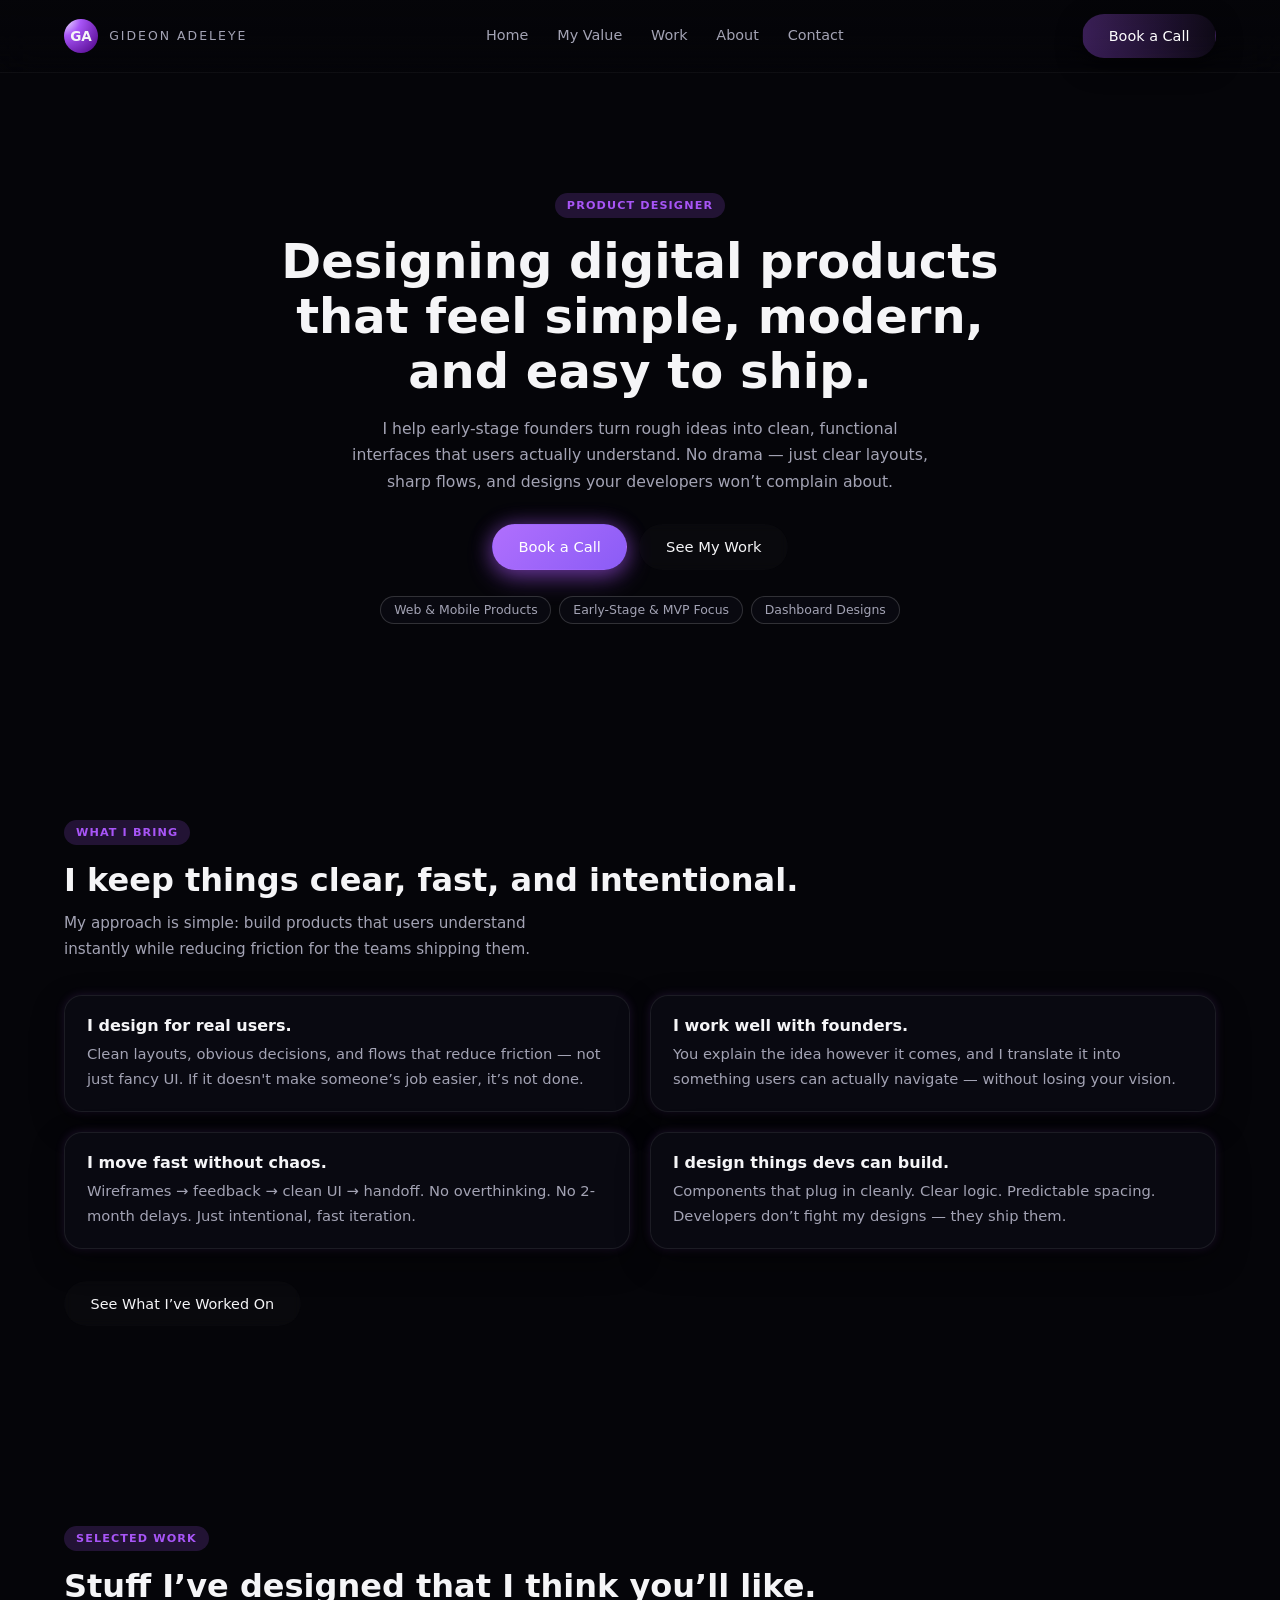
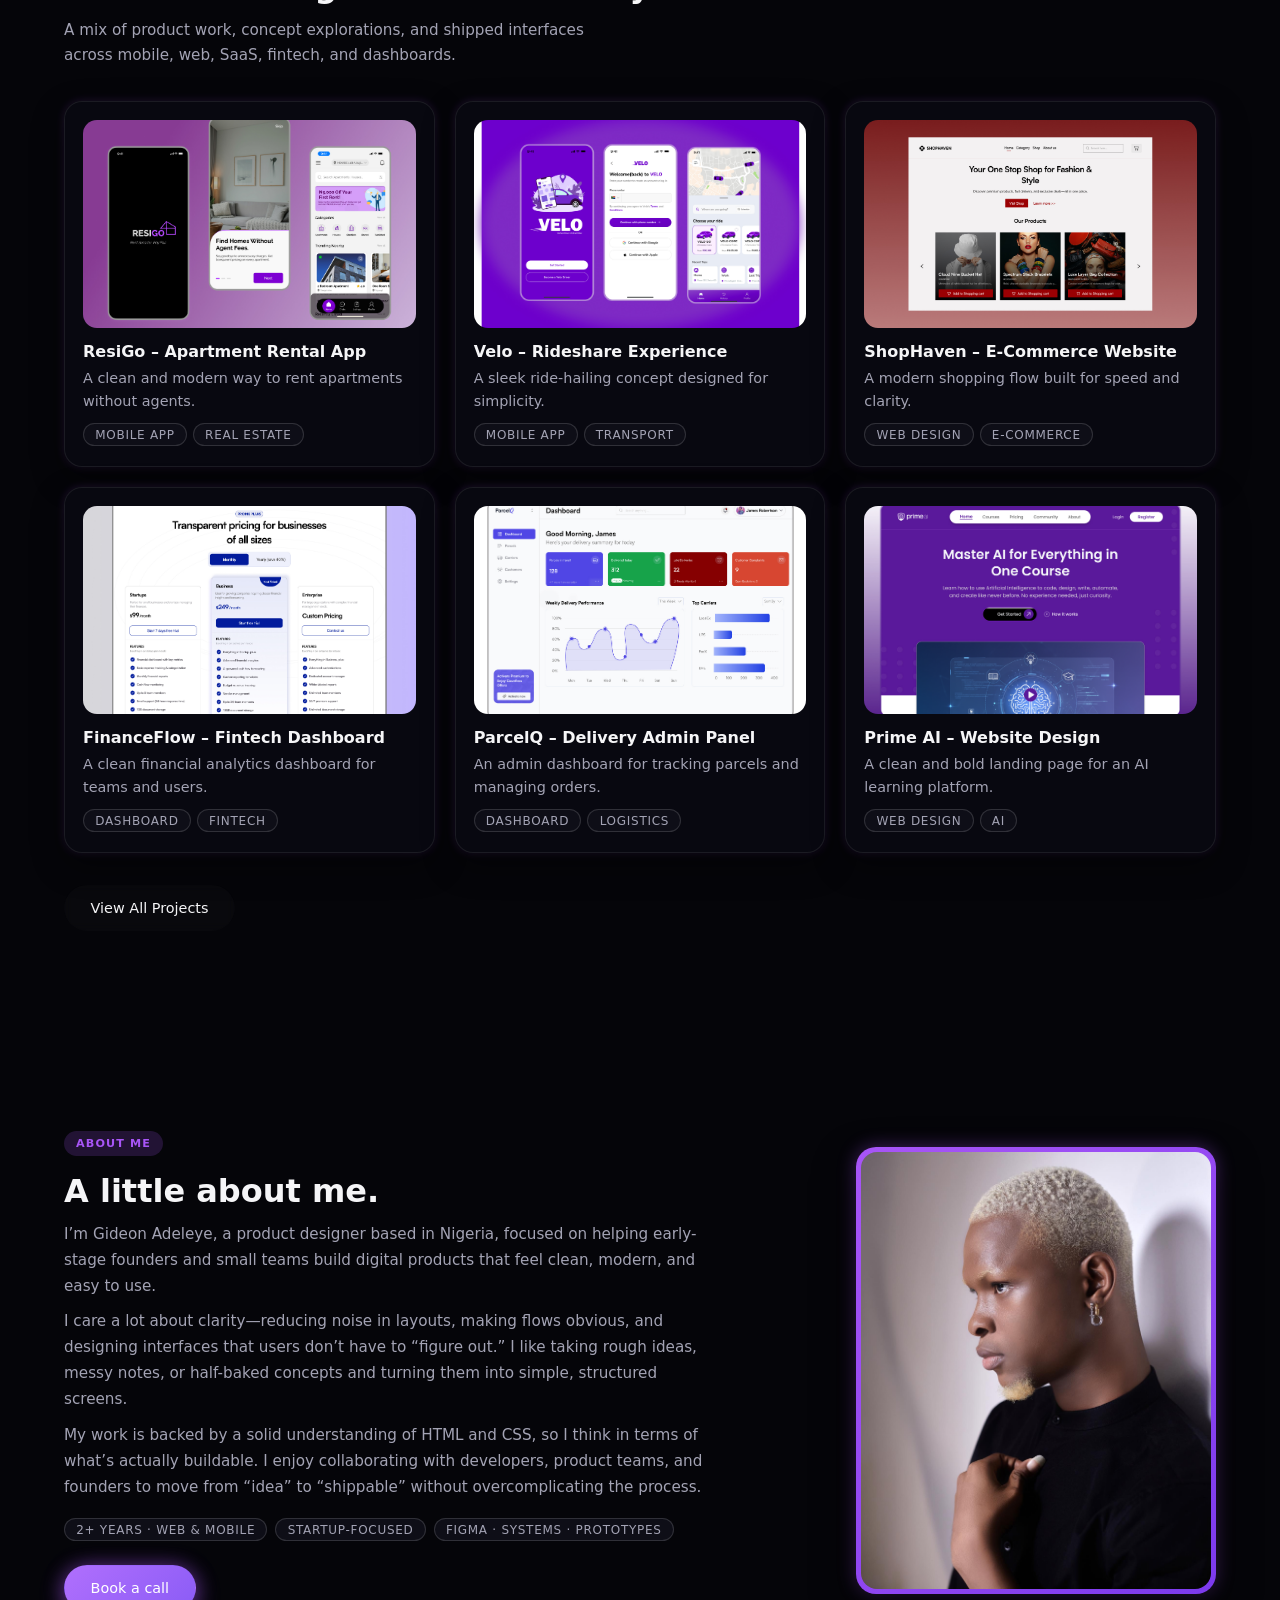
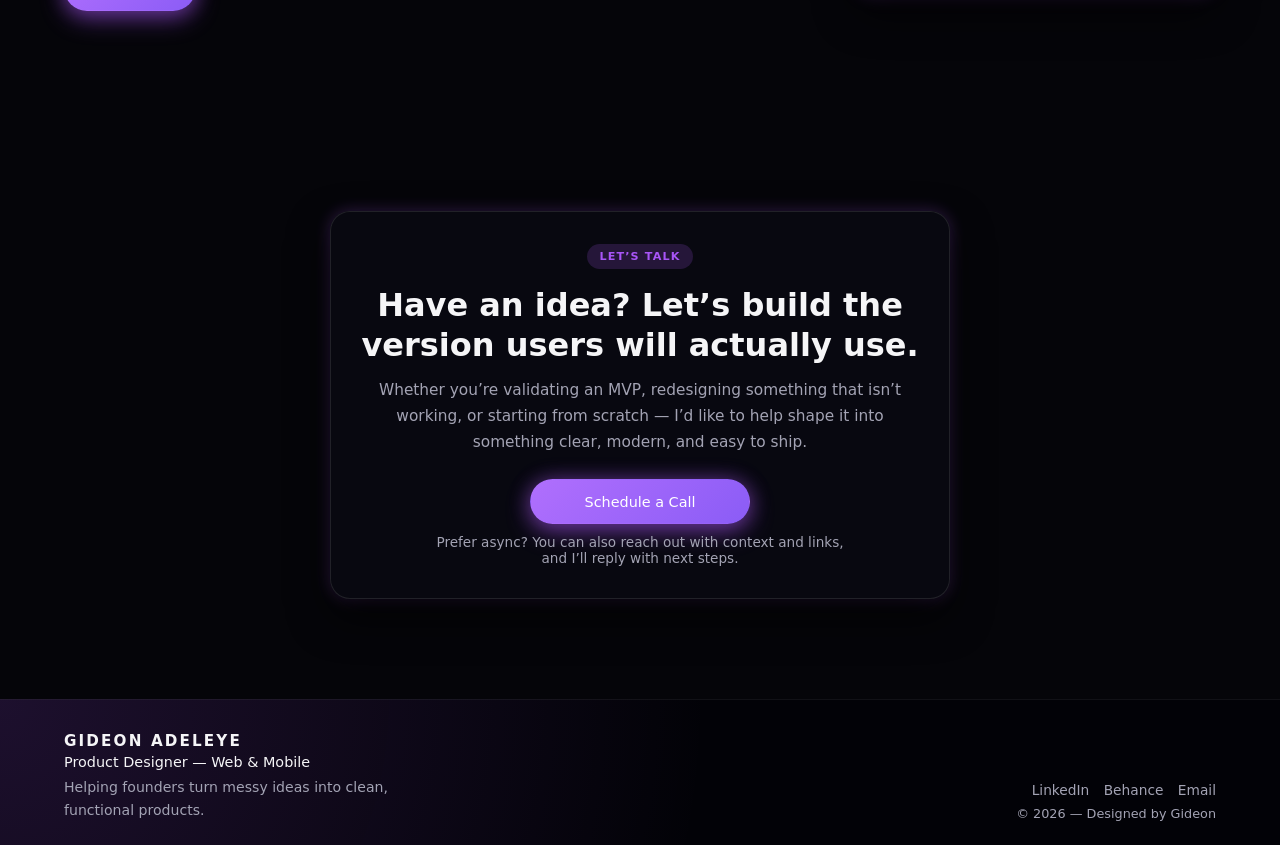
==== index.html @ ac005731 "First Portfolio Upload" ====
<!DOCTYPE html>
<html lang="en">
  <head>
    <meta charset="UTF-8" />
    <title>Gideon Adeleye — Product Designer</title>
    <meta name="viewport" content="width=device-width, initial-scale=1" />
    <link rel="stylesheet" href="css/styles.css" />
  </head>
  <body>
    <div class="cursor-orb"></div>
     <header class="site-header">
  <div class="container nav-container">
    <!-- LEFT: Logo + Name -->
    <a href="#hero" class="logo">
      <span class="logo-mark">GA</span>
      <span class="logo-text">Gideon Adeleye</span>
    </a>

    <!-- CENTER: Links -->
    <nav class="main-nav" id="mainNav">
      <a href="#hero">Home</a>
      <a href="#value">My Value</a>
      <a href="#work">Work</a>
      <a href="#about">About</a>
      <a href="#contact">Contact</a>
    </nav>

    <!-- RIGHT: CTA + Mobile Toggle -->
    <div class="nav-actions">
      <a href="#contact" class="btn nav-cta">Book a Call</a>

      <button class="nav-toggle" aria-label="Toggle navigation">
        <span></span>
        <span></span>
      </button>
    </div>
  </div>
</header>
<!--Hero Section-->
<section class="section hero-section" id="top">
  <div class="container">
    <div class="hero-inner">
      <span class="tag tag--accent tag--sm">Product Designer</span>

      <h1 class="hero-heading">
        Designing digital products that feel simple, modern, and easy to ship.
      </h1>

      <p class="hero-subtext">
        I help early-stage founders turn rough ideas into clean, functional interfaces
        that users actually understand. No drama — just clear layouts, sharp flows,
        and designs your developers won’t complain about.
      </p>

      <div class="hero-cta-row">
        <a href="#contact" class="btn primary-btn">Book a Call</a>
        <a href="#work" class="btn ghost-btn">See My Work</a>
      </div>

      <div class="hero-meta-row">
        <span class="hero-meta-pill">Web & Mobile Products</span>
        <span class="hero-meta-pill">Early-Stage & MVP Focus</span>
        <span class="hero-meta-pill">Dashboard Designs</span>
      </div>
    </div>
  </div>
</section>

<!-- MY VALUE SECTION -->
<section class="section value-section" id="value">
  <div class="container">

    <!-- Tag -->
    <span class="tag tag--accent tag--sm value-tag">What I Bring</span>

    <!-- Heading -->
    <h2 class="value-heading">I keep things clear, fast, and intentional.</h2>

    <!-- Subtext -->
    <p class="value-subtext">
      My approach is simple: build products that users understand instantly
      while reducing friction for the teams shipping them.
    </p>

    <!-- VALUE GRID -->
    <div class="value-grid">

      <!-- VALUE 1 -->
      <div class="value-card">
        <h3 class="value-title">I design for real users.</h3>
        <p class="value-desc">
          Clean layouts, obvious decisions, and flows that reduce friction —
          not just fancy UI. If it doesn't make someone’s job easier, it’s not done.
        </p>
      </div>

      <!-- VALUE 2 -->
      <div class="value-card">
        <h3 class="value-title">I work well with founders.</h3>
        <p class="value-desc">
          You explain the idea however it comes, and I translate it into
          something users can actually navigate — without losing your vision.
        </p>
      </div>

      <!-- VALUE 3 -->
      <div class="value-card">
        <h3 class="value-title">I move fast without chaos.</h3>
        <p class="value-desc">
          Wireframes → feedback → clean UI → handoff. No overthinking.
          No 2-month delays. Just intentional, fast iteration.
        </p>
      </div>

      <!-- VALUE 4 -->
      <div class="value-card">
        <h3 class="value-title">I design things devs can build.</h3>
        <p class="value-desc">
          Components that plug in cleanly. Clear logic. Predictable spacing.
          Developers don’t fight my designs — they ship them.
        </p>
      </div>

    </div>

    <!-- OPTIONAL CTA -->
    <div class="value-cta-wrapper">
      <a href="#work" class="btn ghost-btn value-cta">See What I’ve Worked On</a>
    </div>

  </div>
</section>
<!-- SELECTED WORK SECTION -->
<section class="section work-section" id="work">
  <div class="container">

    <!-- Tag -->
    <span class="tag tag--accent tag--sm work-tag">Selected Work</span>

    <!-- Heading -->
    <h2 class="work-heading">Stuff I’ve designed that I think you’ll like.</h2>

    <!-- Subtext -->
    <p class="work-subtext">
      A mix of product work, concept explorations, and shipped interfaces across
      mobile, web, SaaS, fintech, and dashboards.
    </p>

    <!-- WORK GRID -->
    <div class="work-grid">

      <!-- PROJECT 1 -->
      <a class="work-card" href="#" target="_blank">
        <div class="work-card-thumb thumb-resigo"></div>
        <h3 class="work-card-title">ResiGo – Apartment Rental App</h3>
        <p class="work-card-desc">A clean and modern way to rent apartments without agents.</p>
        <div class="work-card-tags">
          <span class="chip">Mobile App</span>
          <span class="chip">Real Estate</span>
        </div>
      </a>

      <!-- PROJECT 2 -->
      <a class="work-card" href="#" target="_blank">
        <div class="work-card-thumb thumb-velo"></div>
        <h3 class="work-card-title">Velo – Rideshare Experience</h3>
        <p class="work-card-desc">A sleek ride-hailing concept designed for simplicity.</p>
        <div class="work-card-tags">
          <span class="chip">Mobile App</span>
          <span class="chip">Transport</span>
        </div>
      </a>

      <!-- PROJECT 3 -->
      <a class="work-card" href="#" target="_blank">
        <div class="work-card-thumb thumb-shop"></div>
        <h3 class="work-card-title">ShopHaven – E-Commerce Website</h3>
        <p class="work-card-desc">A modern shopping flow built for speed and clarity.</p>
        <div class="work-card-tags">
          <span class="chip">Web Design</span>
          <span class="chip">E-Commerce</span>
        </div>
      </a>

      <!-- PROJECT 4 -->
      <a class="work-card" href="#" target="_blank">
        <div class="work-card-thumb thumb-finance"></div>
        <h3 class="work-card-title">FinanceFlow – Fintech Dashboard</h3>
        <p class="work-card-desc">A clean financial analytics dashboard for teams and users.</p>
        <div class="work-card-tags">
          <span class="chip">Dashboard</span>
          <span class="chip">Fintech</span>
        </div>
      </a>

      <!-- PROJECT 5 -->
      <a class="work-card" href="#" target="_blank">
        <div class="work-card-thumb thumb-parcel"></div>
        <h3 class="work-card-title">ParcelQ – Delivery Admin Panel</h3>
        <p class="work-card-desc">An admin dashboard for tracking parcels and managing orders.</p>
        <div class="work-card-tags">
          <span class="chip">Dashboard</span>
          <span class="chip">Logistics</span>
        </div>
      </a>

      <!-- PROJECT 6 -->
      <a class="work-card" href="#" target="_blank">
        <div class="work-card-thumb thumb-prime"></div>
        <h3 class="work-card-title">Prime AI – Website Design</h3>
        <p class="work-card-desc">A clean and bold landing page for an AI learning platform.</p>
        <div class="work-card-tags">
          <span class="chip">Web Design</span>
          <span class="chip">AI</span>
        </div>
      </a>

    </div>

    <!-- View More -->
    <div class="work-cta-wrapper">
      <a href="#" class="btn ghost-btn work-cta">View All Projects</a>
    </div>

  </div>
</section>
<!-- ABOUT ME SECTION -->
<section id="about" class="section about-section">
  <div class="container about-layout">
    <!-- LEFT: COPY -->
    <div class="about-left">
      <span class="tag">About Me</span>

      <h2 class="about-heading">A little about me.</h2>

      <p class="about-text">
        I’m Gideon Adeleye, a product designer based in Nigeria, focused on helping early-stage
        founders and small teams build digital products that feel clean, modern, and easy to use.
      </p>

      <p class="about-text">
        I care a lot about clarity—reducing noise in layouts, making flows obvious, and designing
        interfaces that users don’t have to “figure out.” I like taking rough ideas, messy notes,
        or half-baked concepts and turning them into simple, structured screens.
      </p>

      <p class="about-text">
        My work is backed by a solid understanding of HTML and CSS, so I think in terms of what’s
        actually buildable. I enjoy collaborating with developers, product teams, and founders to
        move from “idea” to “shippable” without overcomplicating the process.
      </p>

      <div class="about-meta-row">
        <span class="chip">2+ years · Web & mobile</span>
        <span class="chip">Startup-focused</span>
        <span class="chip">Figma · systems · prototypes</span>
      </div>

      <div class="about-cta-wrapper">
        <a href="#contact" class="btn primary-btn">Book a call</a>
      </div>
    </div>

    <!-- RIGHT: PHOTO -->
    <div class="about-right">
      <div class="about-photo-frame">
        <img
          src="images/Portfolio image 5.JPG"
          alt="Gideon working on a product design"
          class="about-photo"
        />
      </div>
    </div>
  </div>
</section>
<!-- BOOK A CALL / CONTACT SECTION -->
<section id="contact" class="section contact-section">
  <div class="container">
    <div class="contact-inner">
      <span class="tag tag--accent tag--sm contact-tag">Let’s talk</span>

      <h2 class="contact-heading">
        Have an idea? Let’s build the version users will actually use.
      </h2>

      <p class="contact-subtext">
        Whether you’re validating an MVP, redesigning something that isn’t working,
        or starting from scratch — I’d like to help shape it into something clear,
        modern, and easy to ship.
      </p>

      <div class="contact-cta-row">
        <!-- replace the email with your real one -->
        <a href="mailto:youremail@example.com" class="btn primary-btn contact-btn">
          Schedule a Call
        </a>

        <p class="contact-note">
          Prefer async? You can also reach out with context and links, and I’ll reply with
          next steps.
        </p>
      </div>
    </div>
  </div>
</section>
<!-- FOOTER -->
<footer class="site-footer">
  <div class="container footer-inner">
    <div class="footer-main">
      <p class="footer-name">Gideon Adeleye</p>
      <p class="footer-role">Product Designer — Web &amp; Mobile</p>
      <p class="footer-tagline">
        Helping founders turn messy ideas into clean, functional products.
      </p>
    </div>

    <div class="footer-meta">
      <div class="footer-links">
        <!-- Replace with your actual links -->
        <a href="https://www.linkedin.com/in/your-handle" target="_blank" rel="noreferrer">LinkedIn</a>
        <a href="https://www.behance.net/your-handle" target="_blank" rel="noreferrer">Behance</a>
        <a href="mailto:youremail@example.com">Email</a>
      </div>

      <p class="footer-copy">© 2026 — Designed by Gideon</p>
    </div>
  </div>
</footer>
    <script src="js/script.js"></script>
  </body>
</html>
---- css/styles.css ----
/* =====================================
   ROOT VARIABLES
===================================== */
:root {
  --bg: #050509;
  --text-main: #f5f5f7;
  --text-muted: #a3a3b4;

  --accent: #a855f7; /* purple */
  --accent-light: rgba(168, 85, 247, 0.18);

  --radius-pill: 999px;

  --max-width: 1200px;

  --font-body: "Inter", system-ui, sans-serif;
}

/* =====================================
   RESET
===================================== */
*,
*::before,
*::after {
  box-sizing: border-box;
}

html, body {
  margin: 0;
  padding: 0;
}

body {
  font-family: var(--font-body);
  background: var(--bg);
  color: var(--text-main);
}

/* CUSTOM CURSOR ORB ------------------------------------------ */

.cursor-orb {
  position: fixed;
  top: 0;
  left: 0;
  width: 42px;
  height: 42px;
  border-radius: 999px;
  pointer-events: none;
  z-index: 999;

  background:
    radial-gradient(circle at 30% 20%, rgba(255, 255, 255, 0.9), transparent 55%),
    radial-gradient(circle at 70% 80%, rgba(168, 85, 247, 0.9), rgba(15, 23, 42, 0.95));

  box-shadow:
    0 0 18px rgba(168, 85, 247, 0.7),
    0 0 40px rgba(79, 70, 229, 0.7);
  mix-blend-mode: screen;
  opacity: 0; /* start hidden until we get mouse movement */

  transform: translate(-50%, -50%);
  transition:
    opacity 0.25s ease-out,
    box-shadow 0.25s ease-out,
    background 0.4s ease-out;
}

/* Hide orb on small/touch screens */
@media (max-width: 768px) {
  .cursor-orb {
    display: none;
  }
}

/* =====================================
   GLOBAL UTILS
===================================== */

.container {
  width: 100%;
  max-width: var(--max-width);
  padding: 0 1.5rem;
  margin: 0 auto;
}

.section {
  padding: 100px 0;
}

.tag {
  display: inline-block;
  font-size: 0.7rem;
  padding: 6px 12px;
  border-radius: var(--radius-pill);
  background: var(--accent-light);
  color: var(--accent);
  text-transform: uppercase;
  letter-spacing: 0.1em;
  font-weight: 600;
}

/* Header / Nav --------------------------------------------------- */

.site-header {
  position: sticky;
  top: 0;
  z-index: 50;
  backdrop-filter: blur(18px);
  background: linear-gradient(
    to bottom,
    rgba(5, 5, 9, 0.96),
    rgba(5, 5, 9, 0.8),
    transparent
  );
  border-bottom: 1px solid rgba(255, 255, 255, 0.04);
}

.nav-container {
  display: flex;
  align-items: center;
  justify-content: space-between;
  gap: 1.5rem;
  height: 72px;
}

/* LEFT: Logo */

.logo {
  display: inline-flex;
  align-items: center;
  gap: 0.7rem;
  text-decoration: none;
  color: var(--text-main);
  flex: 0 0 auto;
}

.logo-mark {
  width: 34px;
  height: 34px;
  border-radius: 1.1rem;
  background: radial-gradient(circle at 0 0, #f5f3ff 0, #a855f7 35%, #4b0082 100%);
  display: flex;
  align-items: center;
  justify-content: center;
  font-weight: 700;
  font-size: 0.85rem;
  box-shadow: var(--shadow-subtle);
}

.logo-text {
  font-size: 0.78rem;
  line-height: 1.1;
  text-transform: uppercase;
  letter-spacing: 0.16em;
  color: var(--text-muted);
}

/* CENTER: Nav links */

.main-nav {
  flex: 1;
  display: flex;
  justify-content: center;
  gap: 1.8rem;
}

.main-nav a {
  font-size: 0.9rem;
  text-decoration: none;
  color: var(--text-muted);
  position: relative;
  padding-bottom: 2px;
  transition: color 0.15s ease;
}

.main-nav a::after {
  content: "";
  position: absolute;
  left: 0;
  bottom: 0;
  width: 0;
  height: 2px;
  border-radius: 999px;
  background: var(--accent);
  transition: width 0.18s ease;
}

.main-nav a:hover {
  color: var(--text-main);
}

.main-nav a:hover::after {
  width: 100%;
}

/* RIGHT: CTA + mobile toggle wrapper */

.nav-actions {
  display: flex;
  align-items: center;
  gap: 0.8rem;
  flex: 0 0 auto;
}

/* CTA button */

.nav-cta {
  padding: 0.6rem 1.5rem;
  border-radius: var(--radius-pill);
  border: 1px solid rgba(255, 255, 255, 0.16);
  background: linear-gradient(
    to right,
    rgba(168, 85, 247, 0.32),
    rgba(168, 85, 247, 0.06)
  );
  color: #fefefe;
  font-size: 0.88rem;
  font-weight: 500;
  line-height: 1;
  box-shadow: 0 8px 24px rgba(0, 0, 0, 0.55);
  text-decoration: none;
}

.nav-cta:hover {
  border-color: rgba(168, 85, 247, 0.8);
  background: linear-gradient(
    to right,
    rgba(168, 85, 247, 0.45),
    rgba(168, 85, 247, 0.18)
  );
  transform: translateY(-1px);
}

/* Mobile toggle (hamburger) */

.nav-toggle {
  display: none;
  background: none;
  border: none;
  cursor: pointer;
  padding: 0.3rem;
}

.nav-toggle span {
  display: block;
  width: 20px;
  height: 2px;
  background: var(--text-main);
  border-radius: 999px;
  margin: 3px 0;
}

/* MOBILE BEHAVIOUR ---------------------------------------------- */

@media (max-width: 768px) {
  .main-nav {
    display: none;
    position: absolute;
    top: 72px;
    left: 50%;
    transform: translateX(-50%);
    padding: 1rem 1.4rem;
    border-radius: 16px;
    background: rgba(5, 5, 12, 0.98);
    box-shadow: 0 16px 40px rgba(0, 0, 0, 0.7);
    flex-direction: column;
    gap: 0.9rem;
  }

  .main-nav.is-open {
    display: flex;
  }

  .nav-cta {
    padding: 0.55rem 1.1rem;
    font-size: 0.85rem;
  }

  .nav-toggle {
    display: inline-flex;
  }
}

/* =====================================
   HERO – CENTERED LAYOUT
===================================== */

.hero-section {
  padding: 120px 0 96px;
}

.hero-inner {
  max-width: 720px;
  margin: 0 auto;
  text-align: center;
  display: flex;
  flex-direction: column;
  align-items: center;
}

/* Tag spacing */
.hero-section .tag {
  margin-bottom: 16px;
}

/* Heading */
.hero-heading {
  font-size: clamp(2.3rem, 4vw, 3rem);
  line-height: 1.15;
  margin: 0 0 16px;
  max-width: 22ch;
}

/* Subtext */
.hero-subtext {
  font-size: 0.98rem;
  line-height: 1.7;
  color: var(--text-muted);
  max-width: 36rem;
  margin: 0 0 28px;
}

/* CTAs */
.hero-cta-row {
  display: flex;
  flex-wrap: wrap;
  gap: 0.75rem;
  justify-content: center;
  margin-bottom: 18px;
}

/* Use existing .btn, .primary-btn, .ghost-btn styles.
   Just control sizing here if needed. */
.hero-cta-row .btn {
  font-size: 0.92rem;
}

/* Meta pills */
.hero-meta-row {
  display: flex;
  flex-wrap: wrap;
  justify-content: center;
  gap: 0.5rem;
  margin-top: 8px;
}

.hero-meta-pill {
  font-size: 0.78rem;
  padding: 0.35rem 0.8rem;
  border-radius: 999px;
  border: 1px solid rgba(255, 255, 255, 0.16);
  color: var(--text-muted);
  background: rgba(10, 10, 18, 0.9);
}

/* Responsive tweaks */
@media (max-width: 600px) {
  .hero-section {
    padding: 96px 0 72px;
  }

  .hero-heading {
    font-size: clamp(2rem, 7vw, 2.4rem);
  }

  .hero-subtext {
    font-size: 0.94rem;
  }
}
/* Stronger primary CTA */
.primary-btn {
  background: linear-gradient(135deg, #b06ffd, #8b5cf6);
  color: #fff;
  padding: 0.9rem 1.8rem;
  border-radius: 999px;
  font-weight: 600;
  font-size: 0.95rem;
  box-shadow:
    0 8px 25px rgba(168, 85, 247, 0.45),
    0 0 20px rgba(168, 85, 247, 0.35);
  border: none;
  transition: 0.25s ease-out;
}

.primary-btn:hover {
  background: linear-gradient(135deg, #c084fc, #a855f7);
  transform: translateY(-2px);
  box-shadow:
    0 10px 30px rgba(168, 85, 247, 0.55),
    0 0 30px rgba(168, 85, 247, 0.45);
}

/* Stronger ghost CTA */
.ghost-btn {
  padding: 0.9rem 1.8rem;
  border-radius: 999px;
  font-size: 0.95rem;
  font-weight: 500;
  border: 1px solid rgba(255, 255, 255, 0.22);
  color: var(--text-main);
  background: rgba(255, 255, 255, 0.02);
  backdrop-filter: blur(4px);
  transition: 0.25s ease-out;
}

.ghost-btn:hover {
  border-color: rgba(168, 85, 247, 0.5);
  background: rgba(168, 85, 247, 0.12);
  box-shadow:
    0 0 18px rgba(168, 85, 247, 0.35),
    0 4px 14px rgba(0, 0, 0, 0.6);
  transform: translateY(-2px);
}

/* Button base style */
.btn {
  display: inline-flex;
  align-items: center;
  justify-content: center;
  padding: 0.85rem 1.6rem;
  border-radius: var(--radius-pill);
  font-size: 0.9rem;
  font-weight: 500;
  border: 1px solid transparent;
  cursor: pointer;
  text-decoration: none; /* remove underline for all buttons */
}

a.nav-cta,
.work-card,
.footer-links a,
.contact-btn {
  text-decoration: none;
}

/* MY VALUE SECTION ------------------------------------------ */

.value-section {
  /* uses global .section padding */
}

.value-tag {
  display: inline-block;
  margin-bottom: 16px; /* tag → heading */
}

.value-heading {
  font-size: 2rem;
  line-height: 1.2;
  margin: 0 0 12px; /* heading → subtext */
}

.value-subtext {
  max-width: 520px;
  font-size: 0.95rem;
  line-height: 1.7;
  color: var(--text-muted);
  margin: 0 0 32px; /* subtext → grid */
}

/* GRID */

.value-grid {
  display: grid;
  grid-template-columns: repeat(2, minmax(0, 1fr));
  gap: 20px;
}

/* CARD */

.value-card {
  padding: 20px 22px;
  border-radius: 18px;
  border: 1px solid rgba(255, 255, 255, 0.08);
  background: rgba(10, 10, 18, 0.96);
  box-shadow:
    0 12px 32px rgba(0, 0, 0, 0.45),
    0 0 10px rgba(168, 85, 247, 0.16);
  transition:
    transform 0.25s ease,
    border-color 0.25s ease,
    box-shadow 0.25s ease,
    background 0.25s ease;
}

.value-card:hover {
  transform: translateY(-4px);
  border-color: rgba(168, 85, 247, 0.6);
  background: radial-gradient(circle at 0 0, rgba(168, 85, 247, 0.25), transparent 55%),
              rgba(12, 12, 20, 0.98);
  box-shadow:
    0 18px 40px rgba(0, 0, 0, 0.7),
    0 0 16px rgba(168, 85, 247, 0.35);
}

.value-title {
  font-size: 1rem;
  margin: 0 0 6px; /* title → body */
}

.value-desc {
  font-size: 0.92rem;
  line-height: 1.7;
  color: var(--text-muted);
  margin: 0;
}

/* CTA WRAPPER */

.value-cta-wrapper {
  margin-top: 32px;
}

.value-cta {
  /* uses .btn + .ghost-btn styles */
}

/* RESPONSIVE */

@media (max-width: 900px) {
  .value-grid {
    grid-template-columns: minmax(0, 1fr);
  }
}

/* SELECTED WORK SECTION -------------------------------------- */

.work-section {
  /* uses global .section spacing */
}

.work-tag {
  display: inline-block;
  margin-bottom: 16px; /* tag → heading */
}

.work-heading {
  font-size: 2rem;
  line-height: 1.2;
  margin: 0 0 12px;    /* heading → subtext */
}

.work-subtext {
  max-width: 520px;
  font-size: 0.95rem;
  line-height: 1.7;
  color: var(--text-muted);
  margin: 0 0 32px;    /* subtext → grid */
}

/* GRID */

.work-grid {
  display: grid;
  grid-template-columns: repeat(3, minmax(0, 1fr));
  gap: 20px;
}

/* CARD */

.work-card {
  position: relative;
  display: flex;
  flex-direction: column;
  padding: 18px 18px 20px;
  border-radius: 18px;

  background: rgba(10, 10, 18, 0.85);
  border: 1px solid rgba(255, 255, 255, 0.08);
  box-shadow:
    0 12px 32px rgba(0, 0, 0, 0.45),
    0 0 10px rgba(168, 85, 247, 0.16);
  backdrop-filter: blur(14px);

  text-decoration: none;
  color: inherit;

  transition:
    transform 0.25s ease,
    box-shadow 0.25s ease,
    border-color 0.25s ease,
    background 0.25s ease;
}

.work-card:hover {
  transform: translateY(-5px);
  border-color: rgba(168, 85, 247, 0.55);
  background: radial-gradient(circle at 0 0, rgba(168, 85, 247, 0.24), transparent 55%),
              rgba(10, 10, 20, 0.96);
  box-shadow:
    0 18px 42px rgba(0, 0, 0, 0.7),
    0 0 16px rgba(168, 85, 247, 0.35);
}

/* THUMBNAIL – soft zoom */

.work-card-thumb {
  width: 100%;
  aspect-ratio: 16 / 10;
  border-radius: 14px;
  margin-bottom: 14px;

  background-position: center;
  background-repeat: no-repeat;
  background-size: 104%;

  transition:
    background-size 0.35s ease,
    transform 0.35s ease,
    box-shadow 0.35s ease;
}

.work-card:hover .work-card-thumb {
  background-size: 112%;
  transform: translateY(-2px);
  box-shadow:
    0 14px 30px rgba(0, 0, 0, 0.6),
    0 0 12px rgba(168, 85, 247, 0.28);
}

/* PROJECT TITLE + BODY */

.work-card-title {
  font-size: 1rem;
  margin: 0 0 6px;
}

.work-card-desc {
  font-size: 0.9rem;
  line-height: 1.6;
  color: var(--text-muted);
  margin: 0 0 10px;
}

/* TAGS / CHIPS */

.work-card-tags {
  display: flex;
  flex-wrap: wrap;
  gap: 6px;
  margin-top: auto; /* pushes tags to bottom for consistent heights */
}

.chip {
  display: inline-flex;
  align-items: center;
  justify-content: center;
  padding: 0.22rem 0.7rem;
  border-radius: 999px;
  font-size: 0.75rem;
  letter-spacing: 0.06em;
  text-transform: uppercase;

  border: 1px solid rgba(255, 255, 255, 0.14);
  background: rgba(15, 15, 25, 0.95);
  color: var(--text-muted);
}

/* VIEW MORE CTA */

.work-cta-wrapper {
  margin-top: 32px;
}

.work-cta {
  /* uses .btn + .ghost-btn */
}

/* RESPONSIVE */

@media (max-width: 1024px) {
  .work-grid {
    grid-template-columns: repeat(2, minmax(0, 1fr));
  }
}

@media (max-width: 700px) {
  .work-grid {
    grid-template-columns: minmax(0, 1fr);
  }
}

/* THUMBNAIL SOURCES – update URLs to your actual images */
.thumb-resigo {
  background-image: url("../images/Resigo.jpg");
}

.thumb-velo {
  background-image: url("../images/Velo.jpg");
}

.thumb-shop {
  background-image: url("../images/Showcase.jpg");
}

.thumb-finance {
  background-image: url("../images/Finance\ Flow.jpg");
}

.thumb-parcel {
  background-image: url("../images/Parcel\ Q\ Dashboard.jpg");
}

.thumb-prime {
  background-image: url("../images/Prime.jpg");
}

/* ABOUT ME SECTION ------------------------------------------- */

.about-section {
  /* uses global .section padding */
}

.about-layout {
  display: grid;
  grid-template-columns: minmax(0, 1.4fr) minmax(0, 1fr);
  gap: 40px;
  align-items: center;
}

/* LEFT */

.about-left .tag {
  margin-bottom: 16px; /* tag → heading, matches other sections */
}

.about-heading {
  font-size: 2rem;
  line-height: 1.2;
  margin: 0 0 12px; /* heading → first paragraph */
}

.about-text {
  font-size: 0.95rem;
  line-height: 1.7;
  color: var(--text-muted);
  margin: 0 0 10px;
}

.about-text:last-of-type {
  margin-bottom: 18px; /* last paragraph → chips */
}

/* Meta chips row (reuses .chip from work section) */

.about-meta-row {
  display: flex;
  flex-wrap: wrap;
  gap: 8px;
  margin-bottom: 24px; /* chips → CTA */
}

.about-cta-wrapper .btn {
  font-size: 0.9rem;
}

/* RIGHT – photo card */

.about-right {
  display: flex;
  justify-content: flex-end;
}

.about-photo-frame {
  max-width: 360px;
  width: 100%;
  padding: 5px;
  border-radius: 20px;
  background: linear-gradient(135deg, #a855f7, #7c3aed);
  box-shadow:
    0 18px 40px rgba(0, 0, 0, 0.7),
    0 0 18px rgba(168, 85, 247, 0.4);
}

.about-photo {
  display: block;
  width: 100%;
  border-radius: 16px;
  object-fit: cover;
}

/* RESPONSIVE */

@media (max-width: 900px) {
  .about-layout {
    grid-template-columns: minmax(0, 1fr);
    gap: 28px;
  }

  .about-right {
    justify-content: flex-start;
  }

  .about-photo-frame {
    max-width: 100%;
  }
}

/* CONTACT / BOOK A CALL SECTION ----------------------------- */

.contact-section {
  /* uses global .section padding */
}

.contact-inner {
  max-width: 620px;
  margin: 0 auto;
  text-align: center;

  padding: 32px 28px;
  border-radius: 20px;

  background: rgba(10, 10, 18, 0.88);
  border: 1px solid rgba(255, 255, 255, 0.10);
  box-shadow:
    0 18px 40px rgba(0, 0, 0, 0.7),
    0 0 16px rgba(168, 85, 247, 0.28);
  backdrop-filter: blur(16px);
}

.contact-tag {
  display: inline-block;
  margin-bottom: 16px; /* tag → heading (consistent with others) */
}

.contact-heading {
  font-size: 2rem;
  line-height: 1.25;
  margin: 0 0 12px;    /* heading → subtext */
}

.contact-subtext {
  font-size: 0.96rem;
  line-height: 1.7;
  color: var(--text-muted);
  margin: 0 0 24px;    /* subtext → CTA row */
}

.contact-cta-row {
  display: flex;
  flex-direction: column;
  gap: 10px;
  align-items: center;
}

.contact-btn {
  min-width: 220px;
}

.contact-note {
  font-size: 0.85rem;
  color: var(--text-muted);
  max-width: 420px;
  margin: 0;
}

/* Responsive */

@media (max-width: 600px) {
  .contact-inner {
    padding: 24px 18px;
  }

  .contact-heading {
    font-size: 1.7rem;
  }
}

/* FOOTER ----------------------------------------------------- */

.site-footer {
  border-top: 1px solid rgba(255, 255, 255, 0.06);
  padding: 32px 0 24px;
  background: radial-gradient(circle at 0 0, rgba(168, 85, 247, 0.16), transparent 55%),
              rgba(3, 3, 8, 0.98);
}

.footer-inner {
  display: flex;
  justify-content: space-between;
  align-items: flex-end;
  gap: 24px;
  flex-wrap: wrap;
}

.footer-main {
  max-width: 360px;
}

.footer-name {
  font-size: 0.95rem;
  font-weight: 600;
  letter-spacing: 0.14em;
  text-transform: uppercase;
  margin: 0 0 4px;
}

.footer-role {
  font-size: 0.9rem;
  margin: 0 0 6px;
}

.footer-tagline {
  font-size: 0.88rem;
  color: var(--text-muted);
  line-height: 1.6;
  margin: 0;
}

.footer-meta {
  display: flex;
  flex-direction: column;
  align-items: flex-end;
  gap: 8px;
}

.footer-links {
  display: flex;
  gap: 0.9rem;
  flex-wrap: wrap;
  justify-content: flex-end;
}

.footer-links a {
  font-size: 0.86rem;
  color: var(--text-muted);
  text-decoration: none;
}

.footer-links a:hover {
  color: var(--accent);
}

.footer-copy {
  font-size: 0.8rem;
  color: var(--text-muted);
  margin: 0;
}

/* Responsive footer */

@media (max-width: 700px) {
  .footer-inner {
    flex-direction: column;
    align-items: flex-start;
  }

  .footer-meta {
    align-items: flex-start;
  }

  .footer-links {
    justify-content: flex-start;
  }
}


/* Medium screens: stack grids and about */
@media (max-width: 900px) {
  .value-grid {
    grid-template-columns: 1fr;
  }

  .work-grid {
    grid-template-columns: 1fr 1fr;
  }

  .about-layout {
    grid-template-columns: 1fr;
    gap: 32px;
  }

  .about-right {
    justify-content: flex-start;
  }
}

/* Small screens: single-column work, tighter padding, mobile nav */
@media (max-width: 640px) {
  .container {
    margin-left: 0;
    margin-right: 0;
    padding: 0 16px;
  }

  .hero-heading {
    font-size: 1.8rem;
  }

  .hero-cta-row {
    flex-direction: column;
    align-items: stretch;
  }

  .work-grid {
    grid-template-columns: 1fr;
  }

  /* Mobile nav */
  .main-nav {
    position: absolute;
    top: 72px;
    left: 0;
    right: 0;
    padding: 12px 16px 16px;
    background: rgba(5, 5, 9, 0.98);
    display: none;
    flex-direction: column;
    gap: 10px;
  }

  .main-nav.is-open {
    display: flex;
  }

  .nav-toggle {
    display: inline-flex;
  }
}
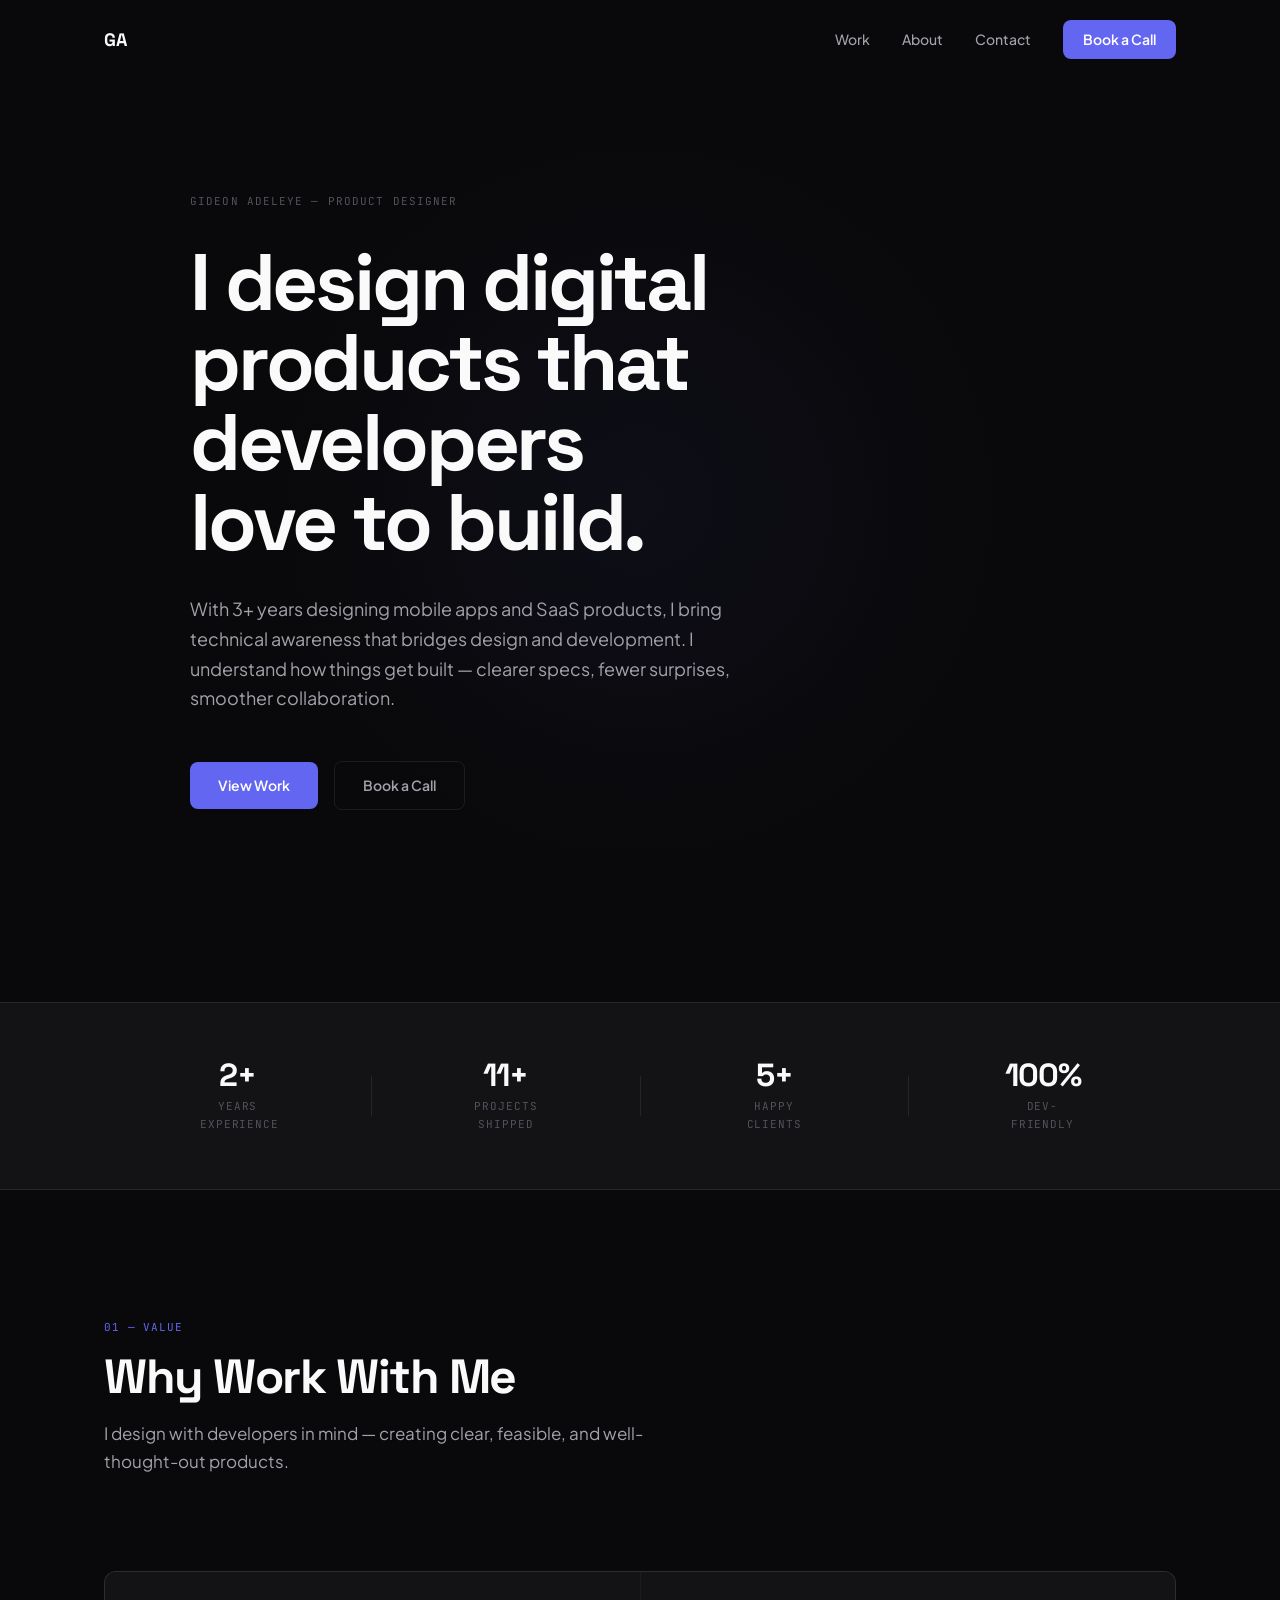
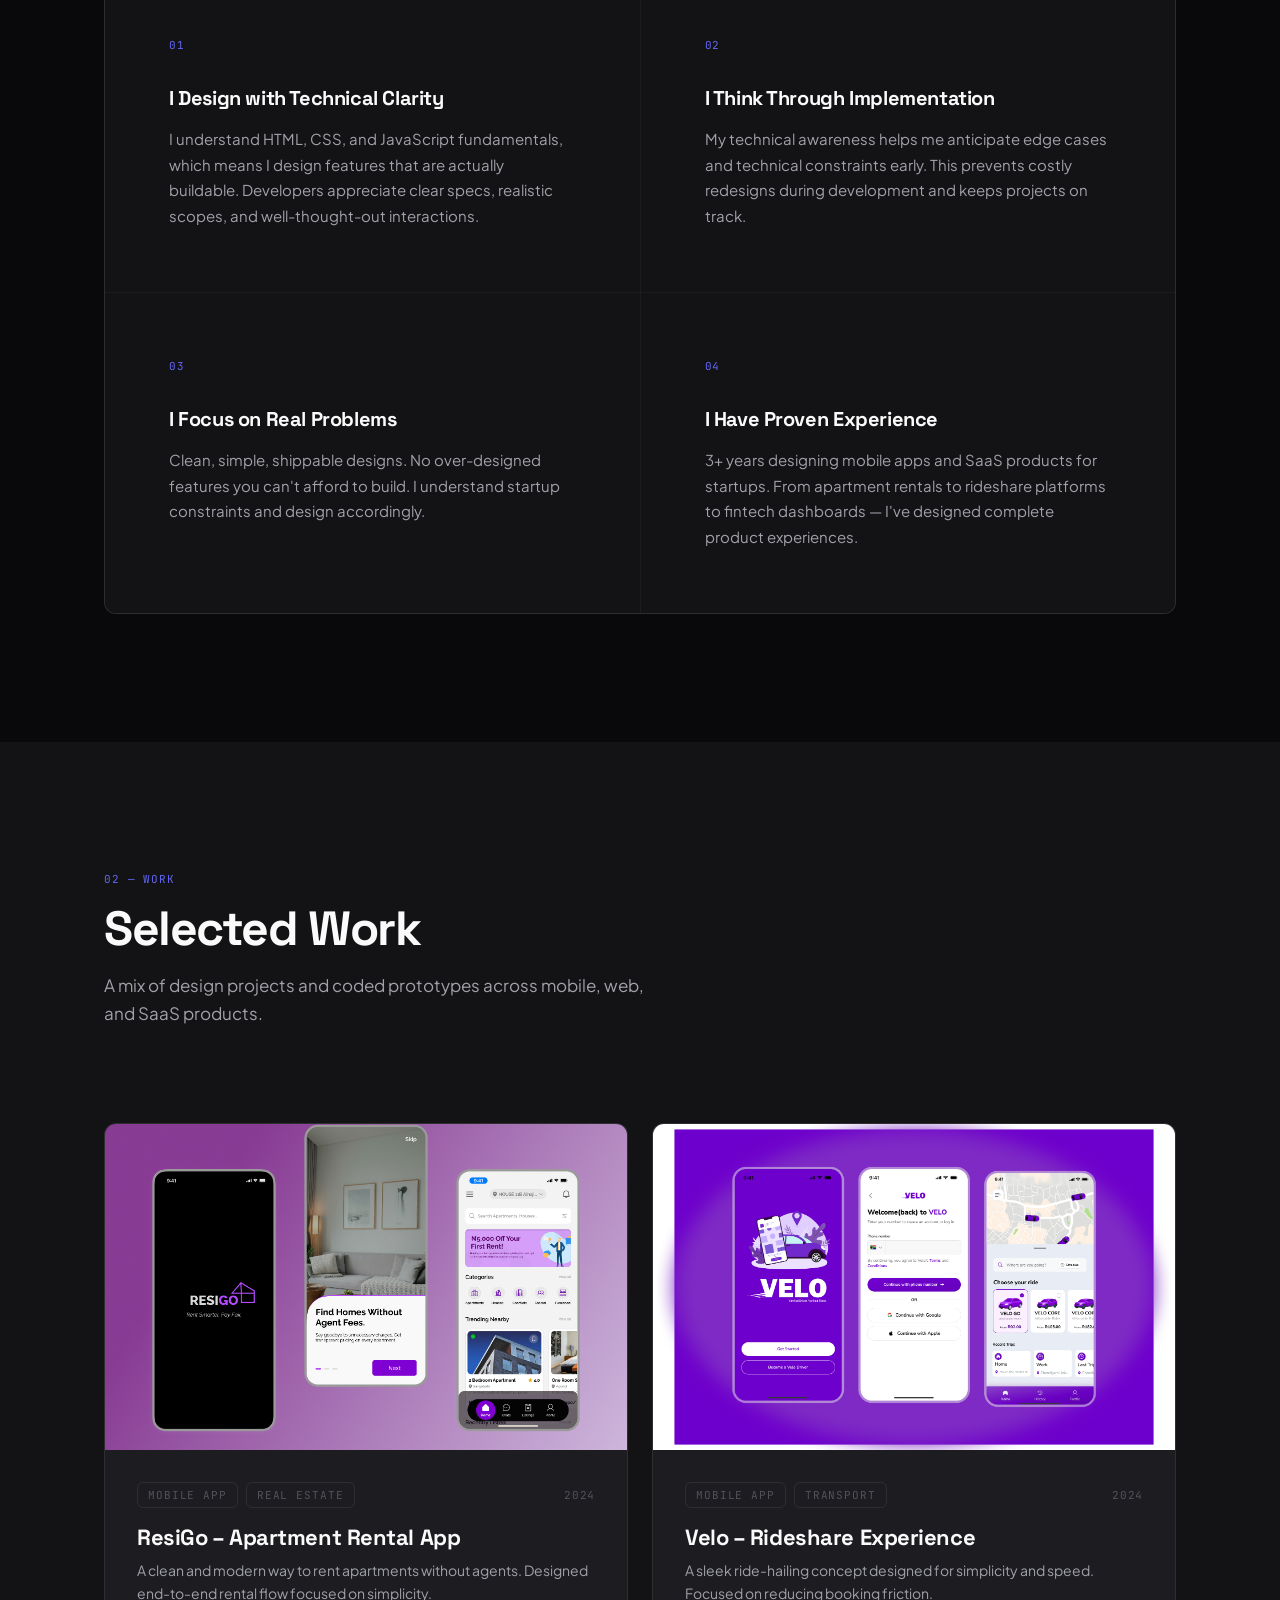
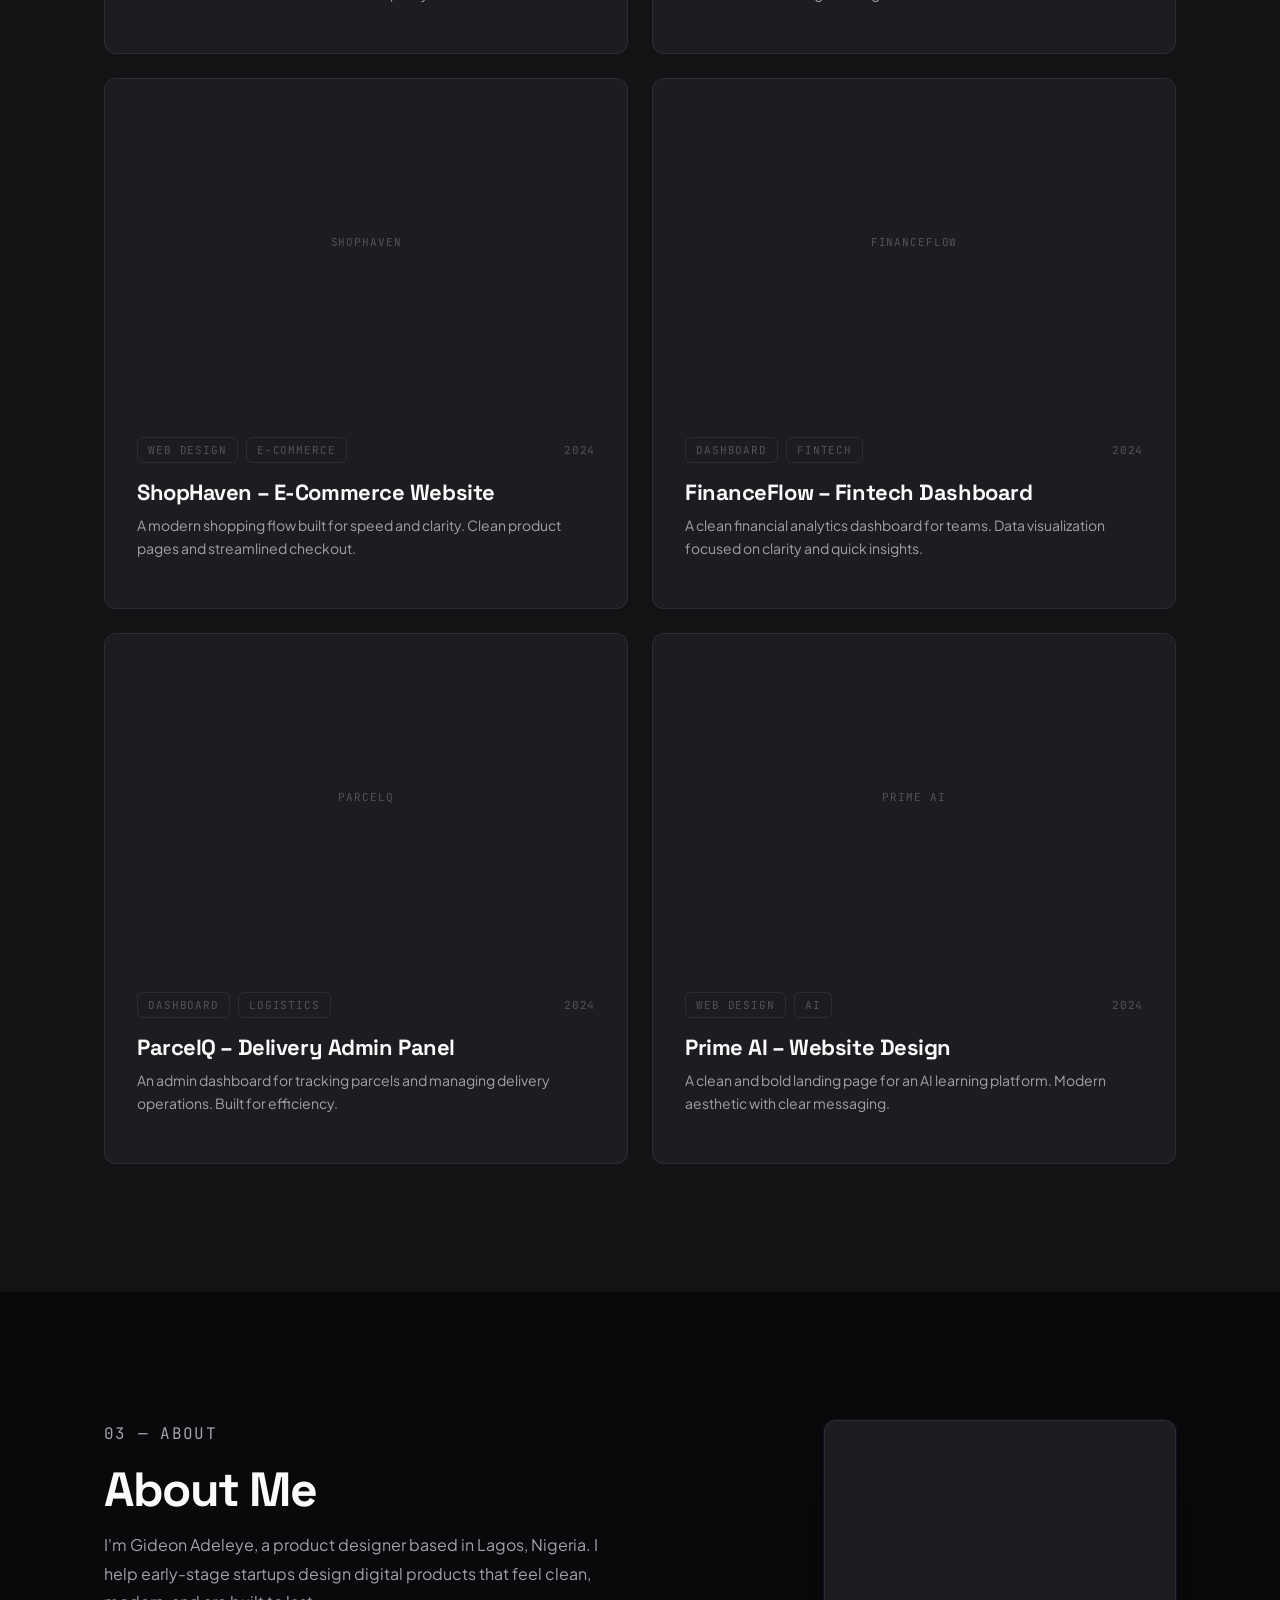
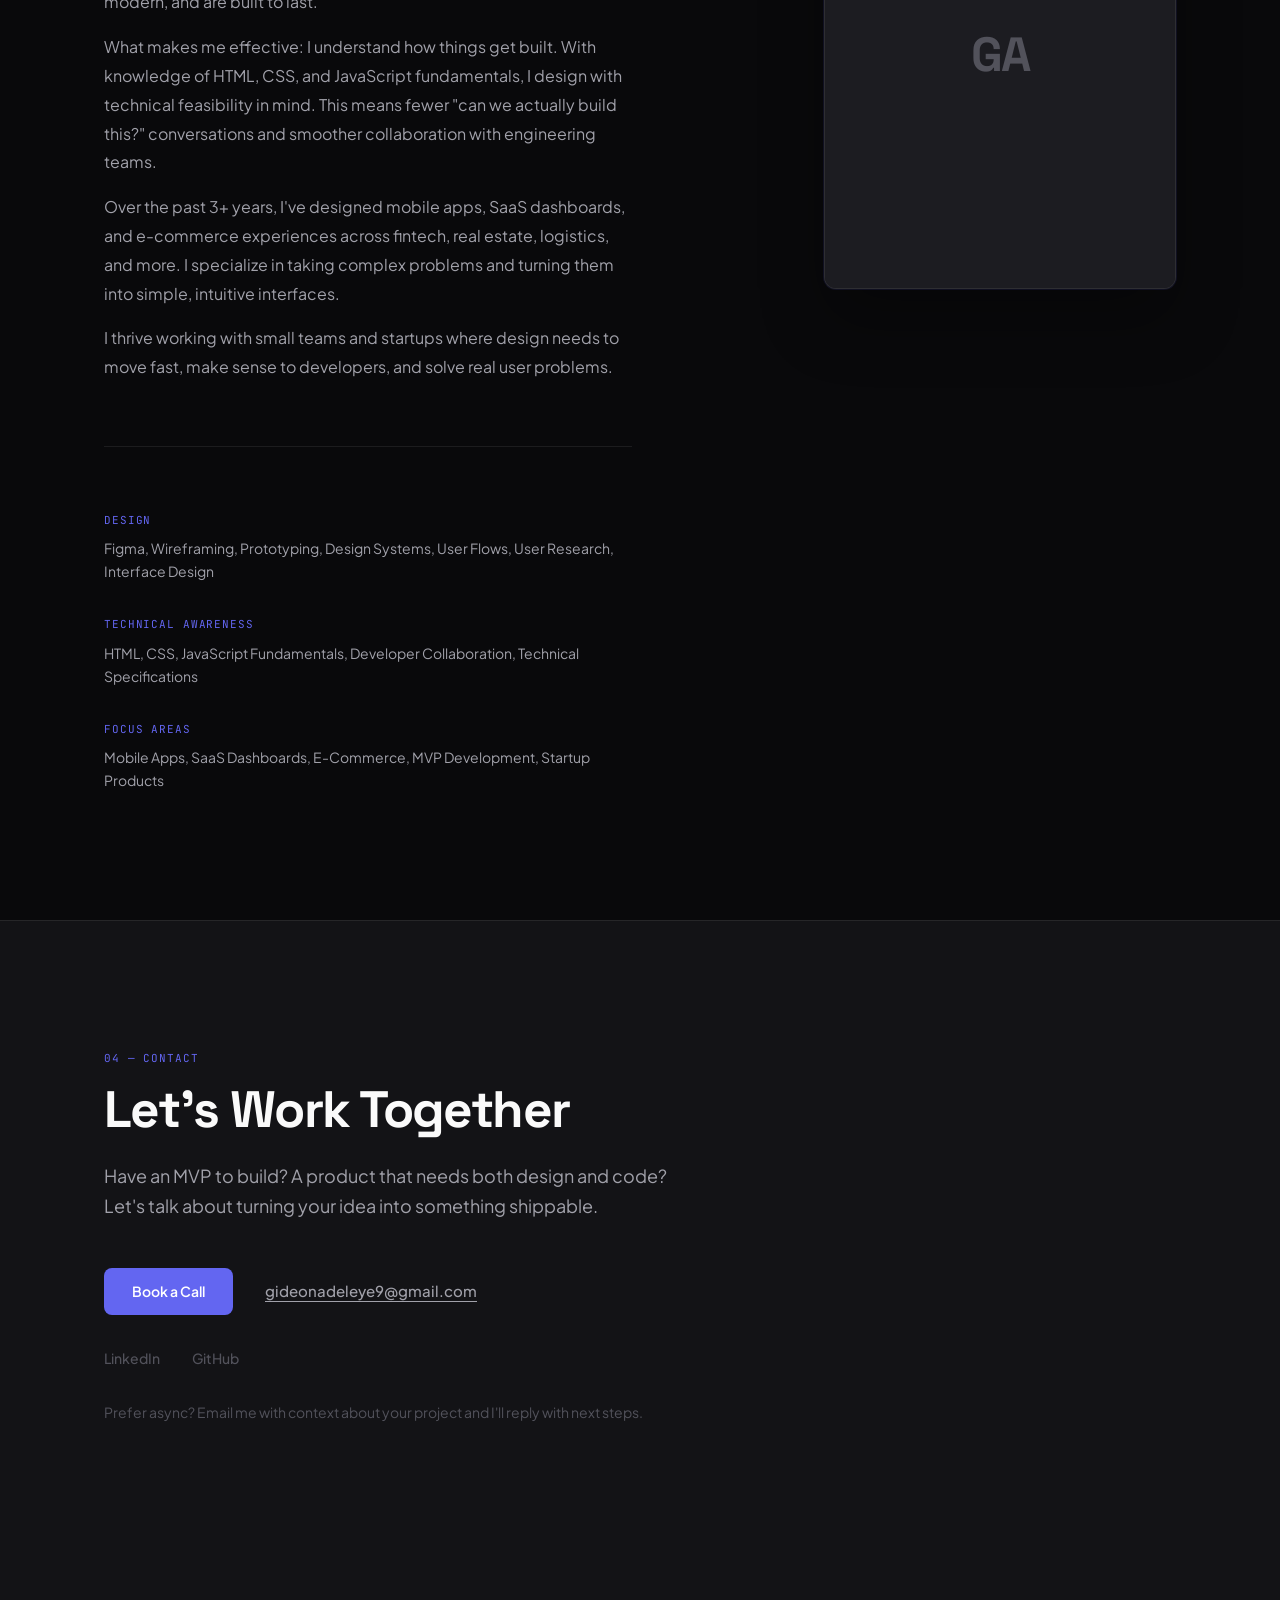
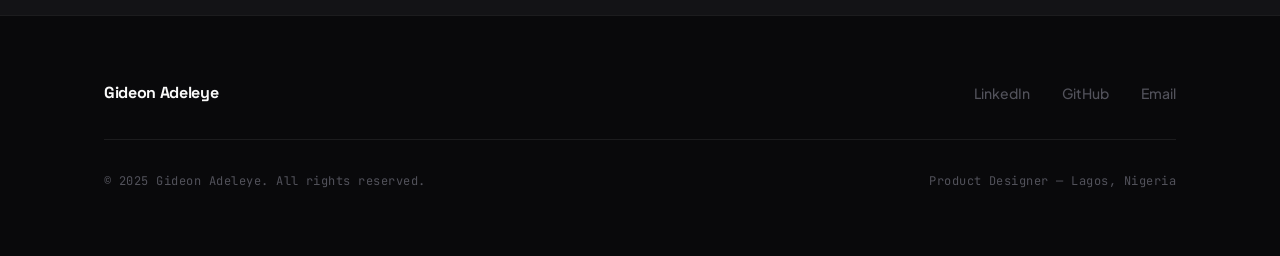
==== commit e41ed3e7: "Redesign portfolio with dark precision aesthetic Complete visual overhaul: dark mode (#09090B), Spac" ====
--- a/index.html
+++ b/index.html
@@ -1,331 +1,325 @@
 <!DOCTYPE html>
 <html lang="en">
-  <head>
-    <meta charset="UTF-8" />
-    <title>Gideon Adeleye — Product Designer</title>
-    <meta name="viewport" content="width=device-width, initial-scale=1" />
-    <link rel="stylesheet" href="css/styles.css" />
-  </head>
-  <body>
-    <div class="cursor-orb"></div>
-     <header class="site-header">
-  <div class="container nav-container">
-    <!-- LEFT: Logo + Name -->
-    <a href="#hero" class="logo">
-      <span class="logo-mark">GA</span>
-      <span class="logo-text">Gideon Adeleye</span>
-    </a>
-
-    <!-- CENTER: Links -->
-    <nav class="main-nav" id="mainNav">
-      <a href="#hero">Home</a>
-      <a href="#value">My Value</a>
-      <a href="#work">Work</a>
-      <a href="#about">About</a>
-      <a href="#contact">Contact</a>
+<head>
+    <meta charset="UTF-8">
+    <meta name="viewport" content="width=device-width, initial-scale=1.0">
+    <title>Gideon Adeleye — Product Designer Who Ships Code</title>
+    <meta name="description" content="Product designer with 3+ years experience who designs and builds digital products. I turn ideas into working prototypes using design + React/React Native.">
+    <link rel="preconnect" href="https://fonts.googleapis.com">
+    <link rel="preconnect" href="https://fonts.gstatic.com" crossorigin>
+    <link href="https://fonts.googleapis.com/css2?family=Space+Grotesk:wght@500;700&family=Plus+Jakarta+Sans:ital,wght@0,400;0,500;0,600;1,400&family=JetBrains+Mono:wght@400&display=swap" rel="stylesheet">
+    <link rel="stylesheet" href="./css/styles.css">
+</head>
+<body>
+
+    <!-- Scroll Progress -->
+    <div id="scroll-progress" aria-hidden="true"></div>
+
+    <!-- Navigation -->
+    <nav class="nav" role="navigation" aria-label="Main navigation">
+        <div class="container">
+            <a href="#hero" class="logo" aria-label="Gideon Adeleye — home">GA</a>
+            <div class="nav-links">
+                <a href="#work">Work</a>
+                <a href="#about">About</a>
+                <a href="#contact">Contact</a>
+                <a href="https://cal.com/gideon-adeleye/30min" target="_blank" rel="noopener" class="nav-cta">Book a Call</a>
+            </div>
+            <button class="nav-toggle" id="nav-toggle" aria-label="Toggle navigation menu" aria-expanded="false">
+                <span></span><span></span>
+            </button>
+        </div>
     </nav>
 
-    <!-- RIGHT: CTA + Mobile Toggle -->
-    <div class="nav-actions">
-      <a href="#contact" class="btn nav-cta">Book a Call</a>
-
-      <button class="nav-toggle" aria-label="Toggle navigation">
-        <span></span>
-        <span></span>
-      </button>
+    <!-- Mobile Menu -->
+    <div class="mobile-menu" id="mobile-menu" role="dialog" aria-modal="true" aria-label="Navigation menu">
+        <a href="#work"    class="mobile-link">Work</a>
+        <a href="#about"   class="mobile-link">About</a>
+        <a href="#contact" class="mobile-link">Contact</a>
+        <a href="https://cal.com/gideon-adeleye/30min" target="_blank" rel="noopener" class="mobile-link mobile-cta">Book a Call</a>
     </div>
-  </div>
-</header>
-<!--Hero Section-->
-<section class="section hero-section" id="top">
-  <div class="container">
-    <div class="hero-inner">
-      <span class="tag tag--accent tag--sm">Product Designer</span>
-
-      <h1 class="hero-heading">
-        Designing digital products that feel simple, modern, and easy to ship.
-      </h1>
-
-      <p class="hero-subtext">
-        I help early-stage founders turn rough ideas into clean, functional interfaces
-        that users actually understand. No drama — just clear layouts, sharp flows,
-        and designs your developers won’t complain about.
-      </p>
-
-      <div class="hero-cta-row">
-        <a href="#contact" class="btn primary-btn">Book a Call</a>
-        <a href="#work" class="btn ghost-btn">See My Work</a>
-      </div>
-
-      <div class="hero-meta-row">
-        <span class="hero-meta-pill">Web & Mobile Products</span>
-        <span class="hero-meta-pill">Early-Stage & MVP Focus</span>
-        <span class="hero-meta-pill">Dashboard Designs</span>
-      </div>
+
+    <!-- Hero -->
+    <section id="hero" class="hero">
+        <div class="container">
+            <p class="hero-eyebrow">Gideon Adeleye — Product Designer</p>
+            <h1 class="hero-title">I design digital<br>products that developers<br>love to build.</h1>
+            <p class="hero-description">
+                With 3+ years designing mobile apps and SaaS products, I bring technical awareness that bridges design and development. I understand how things get built — clearer specs, fewer surprises, smoother collaboration.
+            </p>
+            <div class="hero-cta">
+                <a href="#work" class="button-primary">View Work</a>
+                <a href="#contact" class="button-secondary">Book a Call</a>
+            </div>
+        </div>
+    </section>
+
+    <!-- Stats -->
+    <div class="stats-strip" aria-label="Quick stats">
+        <div class="container">
+            <div class="stats-grid">
+                <div class="stat-item reveal">
+                    <div class="stat-value"><span class="counter" data-target="3">0</span>+</div>
+                    <div class="stat-label">Years Experience</div>
+                </div>
+                <div class="stat-divider" aria-hidden="true"></div>
+                <div class="stat-item reveal" data-delay="80">
+                    <div class="stat-value"><span class="counter" data-target="12">0</span>+</div>
+                    <div class="stat-label">Projects Shipped</div>
+                </div>
+                <div class="stat-divider" aria-hidden="true"></div>
+                <div class="stat-item reveal" data-delay="160">
+                    <div class="stat-value"><span class="counter" data-target="6">0</span>+</div>
+                    <div class="stat-label">Happy Clients</div>
+                </div>
+                <div class="stat-divider" aria-hidden="true"></div>
+                <div class="stat-item reveal" data-delay="240">
+                    <div class="stat-value">100%</div>
+                    <div class="stat-label">Dev-Friendly</div>
+                </div>
+            </div>
+        </div>
     </div>
-  </div>
-</section>
-
-<!-- MY VALUE SECTION -->
-<section class="section value-section" id="value">
-  <div class="container">
-
-    <!-- Tag -->
-    <span class="tag tag--accent tag--sm value-tag">What I Bring</span>
-
-    <!-- Heading -->
-    <h2 class="value-heading">I keep things clear, fast, and intentional.</h2>
-
-    <!-- Subtext -->
-    <p class="value-subtext">
-      My approach is simple: build products that users understand instantly
-      while reducing friction for the teams shipping them.
-    </p>
-
-    <!-- VALUE GRID -->
-    <div class="value-grid">
-
-      <!-- VALUE 1 -->
-      <div class="value-card">
-        <h3 class="value-title">I design for real users.</h3>
-        <p class="value-desc">
-          Clean layouts, obvious decisions, and flows that reduce friction —
-          not just fancy UI. If it doesn't make someone’s job easier, it’s not done.
-        </p>
-      </div>
-
-      <!-- VALUE 2 -->
-      <div class="value-card">
-        <h3 class="value-title">I work well with founders.</h3>
-        <p class="value-desc">
-          You explain the idea however it comes, and I translate it into
-          something users can actually navigate — without losing your vision.
-        </p>
-      </div>
-
-      <!-- VALUE 3 -->
-      <div class="value-card">
-        <h3 class="value-title">I move fast without chaos.</h3>
-        <p class="value-desc">
-          Wireframes → feedback → clean UI → handoff. No overthinking.
-          No 2-month delays. Just intentional, fast iteration.
-        </p>
-      </div>
-
-      <!-- VALUE 4 -->
-      <div class="value-card">
-        <h3 class="value-title">I design things devs can build.</h3>
-        <p class="value-desc">
-          Components that plug in cleanly. Clear logic. Predictable spacing.
-          Developers don’t fight my designs — they ship them.
-        </p>
-      </div>
-
-    </div>
-
-    <!-- OPTIONAL CTA -->
-    <div class="value-cta-wrapper">
-      <a href="#work" class="btn ghost-btn value-cta">See What I’ve Worked On</a>
-    </div>
-
-  </div>
-</section>
-<!-- SELECTED WORK SECTION -->
-<section class="section work-section" id="work">
-  <div class="container">
-
-    <!-- Tag -->
-    <span class="tag tag--accent tag--sm work-tag">Selected Work</span>
-
-    <!-- Heading -->
-    <h2 class="work-heading">Stuff I’ve designed that I think you’ll like.</h2>
-
-    <!-- Subtext -->
-    <p class="work-subtext">
-      A mix of product work, concept explorations, and shipped interfaces across
-      mobile, web, SaaS, fintech, and dashboards.
-    </p>
-
-    <!-- WORK GRID -->
-    <div class="work-grid">
-
-      <!-- PROJECT 1 -->
-      <a class="work-card" href="#" target="_blank">
-        <div class="work-card-thumb thumb-resigo"></div>
-        <h3 class="work-card-title">ResiGo – Apartment Rental App</h3>
-        <p class="work-card-desc">A clean and modern way to rent apartments without agents.</p>
-        <div class="work-card-tags">
-          <span class="chip">Mobile App</span>
-          <span class="chip">Real Estate</span>
-        </div>
-      </a>
-
-      <!-- PROJECT 2 -->
-      <a class="work-card" href="#" target="_blank">
-        <div class="work-card-thumb thumb-velo"></div>
-        <h3 class="work-card-title">Velo – Rideshare Experience</h3>
-        <p class="work-card-desc">A sleek ride-hailing concept designed for simplicity.</p>
-        <div class="work-card-tags">
-          <span class="chip">Mobile App</span>
-          <span class="chip">Transport</span>
-        </div>
-      </a>
-
-      <!-- PROJECT 3 -->
-      <a class="work-card" href="#" target="_blank">
-        <div class="work-card-thumb thumb-shop"></div>
-        <h3 class="work-card-title">ShopHaven – E-Commerce Website</h3>
-        <p class="work-card-desc">A modern shopping flow built for speed and clarity.</p>
-        <div class="work-card-tags">
-          <span class="chip">Web Design</span>
-          <span class="chip">E-Commerce</span>
-        </div>
-      </a>
-
-      <!-- PROJECT 4 -->
-      <a class="work-card" href="#" target="_blank">
-        <div class="work-card-thumb thumb-finance"></div>
-        <h3 class="work-card-title">FinanceFlow – Fintech Dashboard</h3>
-        <p class="work-card-desc">A clean financial analytics dashboard for teams and users.</p>
-        <div class="work-card-tags">
-          <span class="chip">Dashboard</span>
-          <span class="chip">Fintech</span>
-        </div>
-      </a>
-
-      <!-- PROJECT 5 -->
-      <a class="work-card" href="#" target="_blank">
-        <div class="work-card-thumb thumb-parcel"></div>
-        <h3 class="work-card-title">ParcelQ – Delivery Admin Panel</h3>
-        <p class="work-card-desc">An admin dashboard for tracking parcels and managing orders.</p>
-        <div class="work-card-tags">
-          <span class="chip">Dashboard</span>
-          <span class="chip">Logistics</span>
-        </div>
-      </a>
-
-      <!-- PROJECT 6 -->
-      <a class="work-card" href="#" target="_blank">
-        <div class="work-card-thumb thumb-prime"></div>
-        <h3 class="work-card-title">Prime AI – Website Design</h3>
-        <p class="work-card-desc">A clean and bold landing page for an AI learning platform.</p>
-        <div class="work-card-tags">
-          <span class="chip">Web Design</span>
-          <span class="chip">AI</span>
-        </div>
-      </a>
-
-    </div>
-
-    <!-- View More -->
-    <div class="work-cta-wrapper">
-      <a href="#" class="btn ghost-btn work-cta">View All Projects</a>
-    </div>
-
-  </div>
-</section>
-<!-- ABOUT ME SECTION -->
-<section id="about" class="section about-section">
-  <div class="container about-layout">
-    <!-- LEFT: COPY -->
-    <div class="about-left">
-      <span class="tag">About Me</span>
-
-      <h2 class="about-heading">A little about me.</h2>
-
-      <p class="about-text">
-        I’m Gideon Adeleye, a product designer based in Nigeria, focused on helping early-stage
-        founders and small teams build digital products that feel clean, modern, and easy to use.
-      </p>
-
-      <p class="about-text">
-        I care a lot about clarity—reducing noise in layouts, making flows obvious, and designing
-        interfaces that users don’t have to “figure out.” I like taking rough ideas, messy notes,
-        or half-baked concepts and turning them into simple, structured screens.
-      </p>
-
-      <p class="about-text">
-        My work is backed by a solid understanding of HTML and CSS, so I think in terms of what’s
-        actually buildable. I enjoy collaborating with developers, product teams, and founders to
-        move from “idea” to “shippable” without overcomplicating the process.
-      </p>
-
-      <div class="about-meta-row">
-        <span class="chip">2+ years · Web & mobile</span>
-        <span class="chip">Startup-focused</span>
-        <span class="chip">Figma · systems · prototypes</span>
-      </div>
-
-      <div class="about-cta-wrapper">
-        <a href="#contact" class="btn primary-btn">Book a call</a>
-      </div>
-    </div>
-
-    <!-- RIGHT: PHOTO -->
-    <div class="about-right">
-      <div class="about-photo-frame">
-        <img
-          src="images/Portfolio image 5.JPG"
-          alt="Gideon working on a product design"
-          class="about-photo"
-        />
-      </div>
-    </div>
-  </div>
-</section>
-<!-- BOOK A CALL / CONTACT SECTION -->
-<section id="contact" class="section contact-section">
-  <div class="container">
-    <div class="contact-inner">
-      <span class="tag tag--accent tag--sm contact-tag">Let’s talk</span>
-
-      <h2 class="contact-heading">
-        Have an idea? Let’s build the version users will actually use.
-      </h2>
-
-      <p class="contact-subtext">
-        Whether you’re validating an MVP, redesigning something that isn’t working,
-        or starting from scratch — I’d like to help shape it into something clear,
-        modern, and easy to ship.
-      </p>
-
-      <div class="contact-cta-row">
-        <!-- replace the email with your real one -->
-        <a href="mailto:youremail@example.com" class="btn primary-btn contact-btn">
-          Schedule a Call
-        </a>
-
-        <p class="contact-note">
-          Prefer async? You can also reach out with context and links, and I’ll reply with
-          next steps.
-        </p>
-      </div>
-    </div>
-  </div>
-</section>
-<!-- FOOTER -->
-<footer class="site-footer">
-  <div class="container footer-inner">
-    <div class="footer-main">
-      <p class="footer-name">Gideon Adeleye</p>
-      <p class="footer-role">Product Designer — Web &amp; Mobile</p>
-      <p class="footer-tagline">
-        Helping founders turn messy ideas into clean, functional products.
-      </p>
-    </div>
-
-    <div class="footer-meta">
-      <div class="footer-links">
-        <!-- Replace with your actual links -->
-        <a href="https://www.linkedin.com/in/your-handle" target="_blank" rel="noreferrer">LinkedIn</a>
-        <a href="https://www.behance.net/your-handle" target="_blank" rel="noreferrer">Behance</a>
-        <a href="mailto:youremail@example.com">Email</a>
-      </div>
-
-      <p class="footer-copy">© 2026 — Designed by Gideon</p>
-    </div>
-  </div>
-</footer>
-    <script src="js/script.js"></script>
-  </body>
+
+    <!-- Value Proposition -->
+    <section class="value">
+        <div class="container">
+            <p class="section-eyebrow reveal">01 — Value</p>
+            <h2 class="section-title reveal" data-delay="80">Why Work With Me</h2>
+            <p class="section-subtitle reveal" data-delay="160">I design with developers in mind — creating clear, feasible, and well-thought-out products.</p>
+
+            <div class="value-grid">
+                <div class="value-card reveal" data-delay="0">
+                    <span class="value-number">01</span>
+                    <h3>I Design with Technical Clarity</h3>
+                    <p>I understand HTML, CSS, and JavaScript fundamentals, which means I design features that are actually buildable. Developers appreciate clear specs, realistic scopes, and well-thought-out interactions.</p>
+                </div>
+                <div class="value-card reveal" data-delay="80">
+                    <span class="value-number">02</span>
+                    <h3>I Think Through Implementation</h3>
+                    <p>My technical awareness helps me anticipate edge cases and technical constraints early. This prevents costly redesigns during development and keeps projects on track.</p>
+                </div>
+                <div class="value-card reveal" data-delay="160">
+                    <span class="value-number">03</span>
+                    <h3>I Focus on Real Problems</h3>
+                    <p>Clean, simple, shippable designs. No over-designed features you can't afford to build. I understand startup constraints and design accordingly.</p>
+                </div>
+                <div class="value-card reveal" data-delay="240">
+                    <span class="value-number">04</span>
+                    <h3>I Have Proven Experience</h3>
+                    <p>3+ years designing mobile apps and SaaS products for startups. From apartment rentals to rideshare platforms to fintech dashboards — I've designed complete product experiences.</p>
+                </div>
+            </div>
+        </div>
+    </section>
+
+    <!-- Work -->
+    <section id="work" class="work">
+        <div class="container">
+            <p class="section-eyebrow reveal">02 — Work</p>
+            <h2 class="section-title reveal" data-delay="80">Selected Work</h2>
+            <p class="section-subtitle reveal" data-delay="160">A mix of design projects and coded prototypes across mobile, web, and SaaS products.</p>
+
+            <div class="projects-grid">
+
+                <a href="projects/resigo.html" class="project-card reveal" data-delay="0">
+                    <div class="project-image">
+                        <img src="images/Resigo.jpg" alt="ResiGo App Preview" loading="lazy"
+                             onerror="this.style.display='none';this.nextElementSibling.style.display='flex'">
+                        <div class="project-img-fallback" style="display:none">ResiGo</div>
+                    </div>
+                    <div class="project-content">
+                        <div class="project-meta">
+                            <div class="project-tags">
+                                <span class="project-tag">Mobile App</span>
+                                <span class="project-tag">Real Estate</span>
+                            </div>
+                            <span class="project-year">2024</span>
+                        </div>
+                        <h3 class="project-title">ResiGo – Apartment Rental App</h3>
+                        <p class="project-description">A clean and modern way to rent apartments without agents. Designed end-to-end rental flow focused on simplicity.</p>
+                    </div>
+                </a>
+
+                <a href="projects/velo.html" class="project-card reveal" data-delay="80">
+                    <div class="project-image">
+                        <img src="images/Velo.jpg" alt="Velo App Preview" loading="lazy"
+                             onerror="this.style.display='none';this.nextElementSibling.style.display='flex'">
+                        <div class="project-img-fallback" style="display:none">Velo</div>
+                    </div>
+                    <div class="project-content">
+                        <div class="project-meta">
+                            <div class="project-tags">
+                                <span class="project-tag">Mobile App</span>
+                                <span class="project-tag">Transport</span>
+                            </div>
+                            <span class="project-year">2024</span>
+                        </div>
+                        <h3 class="project-title">Velo – Rideshare Experience</h3>
+                        <p class="project-description">A sleek ride-hailing concept designed for simplicity and speed. Focused on reducing booking friction.</p>
+                    </div>
+                </a>
+
+                <a href="projects/shophaven.html" class="project-card reveal" data-delay="0">
+                    <div class="project-image">
+                        <img src="images/shophaven-preview.jpg" alt="ShopHaven Preview" loading="lazy"
+                             onerror="this.style.display='none';this.nextElementSibling.style.display='flex'">
+                        <div class="project-img-fallback" style="display:none">ShopHaven</div>
+                    </div>
+                    <div class="project-content">
+                        <div class="project-meta">
+                            <div class="project-tags">
+                                <span class="project-tag">Web Design</span>
+                                <span class="project-tag">E-Commerce</span>
+                            </div>
+                            <span class="project-year">2024</span>
+                        </div>
+                        <h3 class="project-title">ShopHaven – E-Commerce Website</h3>
+                        <p class="project-description">A modern shopping flow built for speed and clarity. Clean product pages and streamlined checkout.</p>
+                    </div>
+                </a>
+
+                <a href="projects/financeflow.html" class="project-card reveal" data-delay="80">
+                    <div class="project-image">
+                        <img src="images/financeflow-preview.jpg" alt="FinanceFlow Dashboard" loading="lazy"
+                             onerror="this.style.display='none';this.nextElementSibling.style.display='flex'">
+                        <div class="project-img-fallback" style="display:none">FinanceFlow</div>
+                    </div>
+                    <div class="project-content">
+                        <div class="project-meta">
+                            <div class="project-tags">
+                                <span class="project-tag">Dashboard</span>
+                                <span class="project-tag">Fintech</span>
+                            </div>
+                            <span class="project-year">2024</span>
+                        </div>
+                        <h3 class="project-title">FinanceFlow – Fintech Dashboard</h3>
+                        <p class="project-description">A clean financial analytics dashboard for teams. Data visualization focused on clarity and quick insights.</p>
+                    </div>
+                </a>
+
+                <a href="projects/parcelq.html" class="project-card reveal" data-delay="0">
+                    <div class="project-image">
+                        <img src="images/parcelq-preview.jpg" alt="ParcelQ Admin Panel" loading="lazy"
+                             onerror="this.style.display='none';this.nextElementSibling.style.display='flex'">
+                        <div class="project-img-fallback" style="display:none">ParcelQ</div>
+                    </div>
+                    <div class="project-content">
+                        <div class="project-meta">
+                            <div class="project-tags">
+                                <span class="project-tag">Dashboard</span>
+                                <span class="project-tag">Logistics</span>
+                            </div>
+                            <span class="project-year">2024</span>
+                        </div>
+                        <h3 class="project-title">ParcelQ – Delivery Admin Panel</h3>
+                        <p class="project-description">An admin dashboard for tracking parcels and managing delivery operations. Built for efficiency.</p>
+                    </div>
+                </a>
+
+                <a href="projects/primeai.html" class="project-card reveal" data-delay="80">
+                    <div class="project-image">
+                        <img src="images/primeai-preview.jpg" alt="Prime AI Website" loading="lazy"
+                             onerror="this.style.display='none';this.nextElementSibling.style.display='flex'">
+                        <div class="project-img-fallback" style="display:none">Prime AI</div>
+                    </div>
+                    <div class="project-content">
+                        <div class="project-meta">
+                            <div class="project-tags">
+                                <span class="project-tag">Web Design</span>
+                                <span class="project-tag">AI</span>
+                            </div>
+                            <span class="project-year">2024</span>
+                        </div>
+                        <h3 class="project-title">Prime AI – Website Design</h3>
+                        <p class="project-description">A clean and bold landing page for an AI learning platform. Modern aesthetic with clear messaging.</p>
+                    </div>
+                </a>
+
+            </div>
+        </div>
+    </section>
+
+    <!-- About -->
+    <section id="about" class="about">
+        <div class="container">
+            <div class="about-content">
+                <div class="about-text reveal">
+                    <p class="section-eyebrow">03 — About</p>
+                    <h2 class="section-title about-title">About Me</h2>
+                    <p>I'm Gideon Adeleye, a product designer based in Lagos, Nigeria. I help early-stage startups design digital products that feel clean, modern, and are built to last.</p>
+                    <p>What makes me effective: I understand how things get built. With knowledge of HTML, CSS, and JavaScript fundamentals, I design with technical feasibility in mind. This means fewer "can we actually build this?" conversations and smoother collaboration with engineering teams.</p>
+                    <p>Over the past 3+ years, I've designed mobile apps, SaaS dashboards, and e-commerce experiences across fintech, real estate, logistics, and more. I specialize in taking complex problems and turning them into simple, intuitive interfaces.</p>
+                    <p>I thrive working with small teams and startups where design needs to move fast, make sense to developers, and solve real user problems.</p>
+                    <div class="about-skills">
+                        <div class="skill-category">
+                            <h4>Design</h4>
+                            <p>Figma, Wireframing, Prototyping, Design Systems, User Flows, User Research, Interface Design</p>
+                        </div>
+                        <div class="skill-category">
+                            <h4>Technical Awareness</h4>
+                            <p>HTML, CSS, JavaScript Fundamentals, Developer Collaboration, Technical Specifications</p>
+                        </div>
+                        <div class="skill-category">
+                            <h4>Focus Areas</h4>
+                            <p>Mobile Apps, SaaS Dashboards, E-Commerce, MVP Development, Startup Products</p>
+                        </div>
+                    </div>
+                </div>
+
+                <div class="about-image reveal" data-delay="150">
+                    <img src="images/gideon-photo.jpg" alt="Gideon Adeleye"
+                         onerror="this.style.display='none';this.nextElementSibling.style.display='flex'">
+                    <div class="about-img-fallback" aria-hidden="true" style="display:none">GA</div>
+                </div>
+            </div>
+        </div>
+    </section>
+
+    <!-- Contact -->
+    <section id="contact" class="contact">
+        <div class="container">
+            <div class="contact-content">
+                <p class="section-eyebrow reveal">04 — Contact</p>
+                <h2 class="contact-heading reveal" data-delay="80">Let's Work Together</h2>
+                <p class="contact-description reveal" data-delay="160">
+                    Have an MVP to build? A product that needs both design and code?<br>
+                    Let's talk about turning your idea into something shippable.
+                </p>
+                <div class="contact-actions reveal" data-delay="240">
+                    <a href="https://cal.com/gideon-adeleye/30min" target="_blank" rel="noopener"
+                       class="button-primary" id="calendar-link">Book a Call</a>
+                    <a href="mailto:gideonadeleye9@gmail.com" class="contact-email">gideonadeleye9@gmail.com</a>
+                </div>
+                <div class="contact-social reveal" data-delay="320">
+                    <a href="https://www.linkedin.com/in/gideon-adeleye" target="_blank" rel="noopener">LinkedIn</a>
+                    <a href="https://github.com/gideon-adeleye" target="_blank" rel="noopener">GitHub</a>
+                </div>
+                <p class="contact-note reveal" data-delay="400">
+                    Prefer async? Email me with context about your project and I'll reply with next steps.
+                </p>
+            </div>
+        </div>
+    </section>
+
+    <!-- Footer -->
+    <footer class="footer">
+        <div class="container">
+            <div class="footer-top">
+                <p class="footer-name">Gideon Adeleye</p>
+                <div class="footer-links">
+                    <a href="https://www.linkedin.com/in/gideon-adeleye" target="_blank" rel="noopener">LinkedIn</a>
+                    <a href="https://github.com/gideon-adeleye" target="_blank" rel="noopener">GitHub</a>
+                    <a href="mailto:gideonadeleye9@gmail.com">Email</a>
+                </div>
+            </div>
+            <div class="footer-bottom">
+                <p class="footer-copy">&copy; 2025 Gideon Adeleye. All rights reserved.</p>
+                <p class="footer-tagline">Product Designer — Lagos, Nigeria</p>
+            </div>
+        </div>
+    </footer>
+
+    <script src="./js/script.js"></script>
+</body>
 </html>
--- a/css/styles.css
+++ b/css/styles.css
@@ -1,1019 +1,982 @@
-/* =====================================
-   ROOT VARIABLES
-===================================== */
+/* ============================================================
+   GIDEON ADELEYE — Portfolio (Dark / Precision Edition)
+   ============================================================ */
+
+/* ── Custom Properties ─────────────────────────────────────── */
 :root {
-  --bg: #050509;
-  --text-main: #f5f5f7;
-  --text-muted: #a3a3b4;
-
-  --accent: #a855f7; /* purple */
-  --accent-light: rgba(168, 85, 247, 0.18);
-
-  --radius-pill: 999px;
-
-  --max-width: 1200px;
-
-  --font-body: "Inter", system-ui, sans-serif;
-}
-
-/* =====================================
-   RESET
-===================================== */
-*,
-*::before,
-*::after {
-  box-sizing: border-box;
-}
-
-html, body {
-  margin: 0;
-  padding: 0;
+    /* Backgrounds */
+    --bg-primary:   #09090B;
+    --bg-secondary: #131316;
+    --bg-tertiary:  #1C1C21;
+
+    /* Text */
+    --text-primary:   #FAFAFA;
+    --text-secondary: #A1A1AA;
+    --text-muted:     #52525B;
+
+    /* Accent — electric indigo */
+    --accent:      #6366F1;
+    --accent-hover:#818CF8;
+    --accent-glow: rgba(99, 102, 241, 0.15);
+
+    /* Borders */
+    --border:       rgba(255, 255, 255, 0.08);
+    --border-hover: rgba(255, 255, 255, 0.15);
+
+    /* Spacing (8px grid) */
+    --space-xs:  4px;
+    --space-sm:  8px;
+    --space-md:  16px;
+    --space-lg:  24px;
+    --space-xl:  32px;
+    --space-2xl: 48px;
+    --space-3xl: 64px;
+    --space-4xl: 96px;
+    --space-5xl: 128px;
+    --space-6xl: 192px;
+
+    /* Radii */
+    --radius-sm: 6px;
+    --radius-md: 8px;
+    --radius-lg: 12px;
+
+    /* Easing */
+    --ease-out: cubic-bezier(0.16, 1, 0.3, 1);
+
+    /* Fonts */
+    --font-display: 'Space Grotesk', sans-serif;
+    --font-body:    'Plus Jakarta Sans', sans-serif;
+    --font-mono:    'JetBrains Mono', monospace;
+}
+
+/* ── Reset ──────────────────────────────────────────────────── */
+*, *::before, *::after {
+    margin: 0;
+    padding: 0;
+    box-sizing: border-box;
+}
+
+html {
+    scroll-behavior: smooth;
+    -webkit-text-size-adjust: 100%;
 }
 
 body {
-  font-family: var(--font-body);
-  background: var(--bg);
-  color: var(--text-main);
-}
-
-/* CUSTOM CURSOR ORB ------------------------------------------ */
-
-.cursor-orb {
-  position: fixed;
-  top: 0;
-  left: 0;
-  width: 42px;
-  height: 42px;
-  border-radius: 999px;
-  pointer-events: none;
-  z-index: 999;
-
-  background:
-    radial-gradient(circle at 30% 20%, rgba(255, 255, 255, 0.9), transparent 55%),
-    radial-gradient(circle at 70% 80%, rgba(168, 85, 247, 0.9), rgba(15, 23, 42, 0.95));
-
-  box-shadow:
-    0 0 18px rgba(168, 85, 247, 0.7),
-    0 0 40px rgba(79, 70, 229, 0.7);
-  mix-blend-mode: screen;
-  opacity: 0; /* start hidden until we get mouse movement */
-
-  transform: translate(-50%, -50%);
-  transition:
-    opacity 0.25s ease-out,
-    box-shadow 0.25s ease-out,
-    background 0.4s ease-out;
-}
-
-/* Hide orb on small/touch screens */
-@media (max-width: 768px) {
-  .cursor-orb {
-    display: none;
-  }
-}
-
-/* =====================================
-   GLOBAL UTILS
-===================================== */
+    font-family: var(--font-body);
+    font-size: 17px;
+    line-height: 1.65;
+    color: var(--text-secondary);
+    background: var(--bg-primary);
+    overflow-x: hidden;
+    -webkit-font-smoothing: antialiased;
+    -moz-osx-font-smoothing: grayscale;
+}
+
+body.menu-open { overflow: hidden; }
+
+h1, h2, h3, h4, h5 {
+    font-family: var(--font-display);
+    color: var(--text-primary);
+}
+
+::selection {
+    background: var(--accent);
+    color: #fff;
+}
 
 .container {
-  width: 100%;
-  max-width: var(--max-width);
-  padding: 0 1.5rem;
-  margin: 0 auto;
-}
-
-.section {
-  padding: 100px 0;
-}
-
-.tag {
-  display: inline-block;
-  font-size: 0.7rem;
-  padding: 6px 12px;
-  border-radius: var(--radius-pill);
-  background: var(--accent-light);
-  color: var(--accent);
-  text-transform: uppercase;
-  letter-spacing: 0.1em;
-  font-weight: 600;
-}
-
-/* Header / Nav --------------------------------------------------- */
-
-.site-header {
-  position: sticky;
-  top: 0;
-  z-index: 50;
-  backdrop-filter: blur(18px);
-  background: linear-gradient(
-    to bottom,
-    rgba(5, 5, 9, 0.96),
-    rgba(5, 5, 9, 0.8),
-    transparent
-  );
-  border-bottom: 1px solid rgba(255, 255, 255, 0.04);
-}
-
-.nav-container {
-  display: flex;
-  align-items: center;
-  justify-content: space-between;
-  gap: 1.5rem;
-  height: 72px;
-}
-
-/* LEFT: Logo */
-
-.logo {
-  display: inline-flex;
-  align-items: center;
-  gap: 0.7rem;
-  text-decoration: none;
-  color: var(--text-main);
-  flex: 0 0 auto;
-}
-
-.logo-mark {
-  width: 34px;
-  height: 34px;
-  border-radius: 1.1rem;
-  background: radial-gradient(circle at 0 0, #f5f3ff 0, #a855f7 35%, #4b0082 100%);
-  display: flex;
-  align-items: center;
-  justify-content: center;
-  font-weight: 700;
-  font-size: 0.85rem;
-  box-shadow: var(--shadow-subtle);
-}
-
-.logo-text {
-  font-size: 0.78rem;
-  line-height: 1.1;
-  text-transform: uppercase;
-  letter-spacing: 0.16em;
-  color: var(--text-muted);
-}
-
-/* CENTER: Nav links */
-
-.main-nav {
-  flex: 1;
-  display: flex;
-  justify-content: center;
-  gap: 1.8rem;
-}
-
-.main-nav a {
-  font-size: 0.9rem;
-  text-decoration: none;
-  color: var(--text-muted);
-  position: relative;
-  padding-bottom: 2px;
-  transition: color 0.15s ease;
-}
-
-.main-nav a::after {
-  content: "";
-  position: absolute;
-  left: 0;
-  bottom: 0;
-  width: 0;
-  height: 2px;
-  border-radius: 999px;
-  background: var(--accent);
-  transition: width 0.18s ease;
-}
-
-.main-nav a:hover {
-  color: var(--text-main);
-}
-
-.main-nav a:hover::after {
-  width: 100%;
-}
-
-/* RIGHT: CTA + mobile toggle wrapper */
-
-.nav-actions {
-  display: flex;
-  align-items: center;
-  gap: 0.8rem;
-  flex: 0 0 auto;
-}
-
-/* CTA button */
-
-.nav-cta {
-  padding: 0.6rem 1.5rem;
-  border-radius: var(--radius-pill);
-  border: 1px solid rgba(255, 255, 255, 0.16);
-  background: linear-gradient(
-    to right,
-    rgba(168, 85, 247, 0.32),
-    rgba(168, 85, 247, 0.06)
-  );
-  color: #fefefe;
-  font-size: 0.88rem;
-  font-weight: 500;
-  line-height: 1;
-  box-shadow: 0 8px 24px rgba(0, 0, 0, 0.55);
-  text-decoration: none;
-}
-
-.nav-cta:hover {
-  border-color: rgba(168, 85, 247, 0.8);
-  background: linear-gradient(
-    to right,
-    rgba(168, 85, 247, 0.45),
-    rgba(168, 85, 247, 0.18)
-  );
-  transform: translateY(-1px);
-}
-
-/* Mobile toggle (hamburger) */
-
-.nav-toggle {
-  display: none;
-  background: none;
-  border: none;
-  cursor: pointer;
-  padding: 0.3rem;
-}
-
-.nav-toggle span {
-  display: block;
-  width: 20px;
-  height: 2px;
-  background: var(--text-main);
-  border-radius: 999px;
-  margin: 3px 0;
-}
-
-/* MOBILE BEHAVIOUR ---------------------------------------------- */
-
-@media (max-width: 768px) {
-  .main-nav {
-    display: none;
-    position: absolute;
-    top: 72px;
-    left: 50%;
-    transform: translateX(-50%);
-    padding: 1rem 1.4rem;
-    border-radius: 16px;
-    background: rgba(5, 5, 12, 0.98);
-    box-shadow: 0 16px 40px rgba(0, 0, 0, 0.7);
-    flex-direction: column;
-    gap: 0.9rem;
-  }
-
-  .main-nav.is-open {
-    display: flex;
-  }
-
-  .nav-cta {
-    padding: 0.55rem 1.1rem;
-    font-size: 0.85rem;
-  }
-
-  .nav-toggle {
-    display: inline-flex;
-  }
-}
-
-/* =====================================
-   HERO – CENTERED LAYOUT
-===================================== */
-
-.hero-section {
-  padding: 120px 0 96px;
-}
-
-.hero-inner {
-  max-width: 720px;
-  margin: 0 auto;
-  text-align: center;
-  display: flex;
-  flex-direction: column;
-  align-items: center;
-}
-
-/* Tag spacing */
-.hero-section .tag {
-  margin-bottom: 16px;
-}
-
-/* Heading */
-.hero-heading {
-  font-size: clamp(2.3rem, 4vw, 3rem);
-  line-height: 1.15;
-  margin: 0 0 16px;
-  max-width: 22ch;
-}
-
-/* Subtext */
-.hero-subtext {
-  font-size: 0.98rem;
-  line-height: 1.7;
-  color: var(--text-muted);
-  max-width: 36rem;
-  margin: 0 0 28px;
-}
-
-/* CTAs */
-.hero-cta-row {
-  display: flex;
-  flex-wrap: wrap;
-  gap: 0.75rem;
-  justify-content: center;
-  margin-bottom: 18px;
-}
-
-/* Use existing .btn, .primary-btn, .ghost-btn styles.
-   Just control sizing here if needed. */
-.hero-cta-row .btn {
-  font-size: 0.92rem;
-}
-
-/* Meta pills */
-.hero-meta-row {
-  display: flex;
-  flex-wrap: wrap;
-  justify-content: center;
-  gap: 0.5rem;
-  margin-top: 8px;
-}
-
-.hero-meta-pill {
-  font-size: 0.78rem;
-  padding: 0.35rem 0.8rem;
-  border-radius: 999px;
-  border: 1px solid rgba(255, 255, 255, 0.16);
-  color: var(--text-muted);
-  background: rgba(10, 10, 18, 0.9);
-}
-
-/* Responsive tweaks */
-@media (max-width: 600px) {
-  .hero-section {
-    padding: 96px 0 72px;
-  }
-
-  .hero-heading {
-    font-size: clamp(2rem, 7vw, 2.4rem);
-  }
-
-  .hero-subtext {
-    font-size: 0.94rem;
-  }
-}
-/* Stronger primary CTA */
-.primary-btn {
-  background: linear-gradient(135deg, #b06ffd, #8b5cf6);
-  color: #fff;
-  padding: 0.9rem 1.8rem;
-  border-radius: 999px;
-  font-weight: 600;
-  font-size: 0.95rem;
-  box-shadow:
-    0 8px 25px rgba(168, 85, 247, 0.45),
-    0 0 20px rgba(168, 85, 247, 0.35);
-  border: none;
-  transition: 0.25s ease-out;
-}
-
-.primary-btn:hover {
-  background: linear-gradient(135deg, #c084fc, #a855f7);
-  transform: translateY(-2px);
-  box-shadow:
-    0 10px 30px rgba(168, 85, 247, 0.55),
-    0 0 30px rgba(168, 85, 247, 0.45);
-}
-
-/* Stronger ghost CTA */
-.ghost-btn {
-  padding: 0.9rem 1.8rem;
-  border-radius: 999px;
-  font-size: 0.95rem;
-  font-weight: 500;
-  border: 1px solid rgba(255, 255, 255, 0.22);
-  color: var(--text-main);
-  background: rgba(255, 255, 255, 0.02);
-  backdrop-filter: blur(4px);
-  transition: 0.25s ease-out;
-}
-
-.ghost-btn:hover {
-  border-color: rgba(168, 85, 247, 0.5);
-  background: rgba(168, 85, 247, 0.12);
-  box-shadow:
-    0 0 18px rgba(168, 85, 247, 0.35),
-    0 4px 14px rgba(0, 0, 0, 0.6);
-  transform: translateY(-2px);
-}
-
-/* Button base style */
-.btn {
-  display: inline-flex;
-  align-items: center;
-  justify-content: center;
-  padding: 0.85rem 1.6rem;
-  border-radius: var(--radius-pill);
-  font-size: 0.9rem;
-  font-weight: 500;
-  border: 1px solid transparent;
-  cursor: pointer;
-  text-decoration: none; /* remove underline for all buttons */
-}
-
-a.nav-cta,
-.work-card,
-.footer-links a,
-.contact-btn {
-  text-decoration: none;
-}
-
-/* MY VALUE SECTION ------------------------------------------ */
-
-.value-section {
-  /* uses global .section padding */
-}
-
-.value-tag {
-  display: inline-block;
-  margin-bottom: 16px; /* tag → heading */
-}
-
-.value-heading {
-  font-size: 2rem;
-  line-height: 1.2;
-  margin: 0 0 12px; /* heading → subtext */
-}
-
-.value-subtext {
-  max-width: 520px;
-  font-size: 0.95rem;
-  line-height: 1.7;
-  color: var(--text-muted);
-  margin: 0 0 32px; /* subtext → grid */
-}
-
-/* GRID */
-
-.value-grid {
-  display: grid;
-  grid-template-columns: repeat(2, minmax(0, 1fr));
-  gap: 20px;
-}
-
-/* CARD */
-
-.value-card {
-  padding: 20px 22px;
-  border-radius: 18px;
-  border: 1px solid rgba(255, 255, 255, 0.08);
-  background: rgba(10, 10, 18, 0.96);
-  box-shadow:
-    0 12px 32px rgba(0, 0, 0, 0.45),
-    0 0 10px rgba(168, 85, 247, 0.16);
-  transition:
-    transform 0.25s ease,
-    border-color 0.25s ease,
-    box-shadow 0.25s ease,
-    background 0.25s ease;
-}
-
-.value-card:hover {
-  transform: translateY(-4px);
-  border-color: rgba(168, 85, 247, 0.6);
-  background: radial-gradient(circle at 0 0, rgba(168, 85, 247, 0.25), transparent 55%),
-              rgba(12, 12, 20, 0.98);
-  box-shadow:
-    0 18px 40px rgba(0, 0, 0, 0.7),
-    0 0 16px rgba(168, 85, 247, 0.35);
-}
-
-.value-title {
-  font-size: 1rem;
-  margin: 0 0 6px; /* title → body */
-}
-
-.value-desc {
-  font-size: 0.92rem;
-  line-height: 1.7;
-  color: var(--text-muted);
-  margin: 0;
-}
-
-/* CTA WRAPPER */
-
-.value-cta-wrapper {
-  margin-top: 32px;
-}
-
-.value-cta {
-  /* uses .btn + .ghost-btn styles */
-}
-
-/* RESPONSIVE */
-
-@media (max-width: 900px) {
-  .value-grid {
-    grid-template-columns: minmax(0, 1fr);
-  }
-}
-
-/* SELECTED WORK SECTION -------------------------------------- */
-
-.work-section {
-  /* uses global .section spacing */
-}
-
-.work-tag {
-  display: inline-block;
-  margin-bottom: 16px; /* tag → heading */
-}
-
-.work-heading {
-  font-size: 2rem;
-  line-height: 1.2;
-  margin: 0 0 12px;    /* heading → subtext */
-}
-
-.work-subtext {
-  max-width: 520px;
-  font-size: 0.95rem;
-  line-height: 1.7;
-  color: var(--text-muted);
-  margin: 0 0 32px;    /* subtext → grid */
-}
-
-/* GRID */
-
-.work-grid {
-  display: grid;
-  grid-template-columns: repeat(3, minmax(0, 1fr));
-  gap: 20px;
-}
-
-/* CARD */
-
-.work-card {
-  position: relative;
-  display: flex;
-  flex-direction: column;
-  padding: 18px 18px 20px;
-  border-radius: 18px;
-
-  background: rgba(10, 10, 18, 0.85);
-  border: 1px solid rgba(255, 255, 255, 0.08);
-  box-shadow:
-    0 12px 32px rgba(0, 0, 0, 0.45),
-    0 0 10px rgba(168, 85, 247, 0.16);
-  backdrop-filter: blur(14px);
-
-  text-decoration: none;
-  color: inherit;
-
-  transition:
-    transform 0.25s ease,
-    box-shadow 0.25s ease,
-    border-color 0.25s ease,
-    background 0.25s ease;
-}
-
-.work-card:hover {
-  transform: translateY(-5px);
-  border-color: rgba(168, 85, 247, 0.55);
-  background: radial-gradient(circle at 0 0, rgba(168, 85, 247, 0.24), transparent 55%),
-              rgba(10, 10, 20, 0.96);
-  box-shadow:
-    0 18px 42px rgba(0, 0, 0, 0.7),
-    0 0 16px rgba(168, 85, 247, 0.35);
-}
-
-/* THUMBNAIL – soft zoom */
-
-.work-card-thumb {
-  width: 100%;
-  aspect-ratio: 16 / 10;
-  border-radius: 14px;
-  margin-bottom: 14px;
-
-  background-position: center;
-  background-repeat: no-repeat;
-  background-size: 104%;
-
-  transition:
-    background-size 0.35s ease,
-    transform 0.35s ease,
-    box-shadow 0.35s ease;
-}
-
-.work-card:hover .work-card-thumb {
-  background-size: 112%;
-  transform: translateY(-2px);
-  box-shadow:
-    0 14px 30px rgba(0, 0, 0, 0.6),
-    0 0 12px rgba(168, 85, 247, 0.28);
-}
-
-/* PROJECT TITLE + BODY */
-
-.work-card-title {
-  font-size: 1rem;
-  margin: 0 0 6px;
-}
-
-.work-card-desc {
-  font-size: 0.9rem;
-  line-height: 1.6;
-  color: var(--text-muted);
-  margin: 0 0 10px;
-}
-
-/* TAGS / CHIPS */
-
-.work-card-tags {
-  display: flex;
-  flex-wrap: wrap;
-  gap: 6px;
-  margin-top: auto; /* pushes tags to bottom for consistent heights */
-}
-
-.chip {
-  display: inline-flex;
-  align-items: center;
-  justify-content: center;
-  padding: 0.22rem 0.7rem;
-  border-radius: 999px;
-  font-size: 0.75rem;
-  letter-spacing: 0.06em;
-  text-transform: uppercase;
-
-  border: 1px solid rgba(255, 255, 255, 0.14);
-  background: rgba(15, 15, 25, 0.95);
-  color: var(--text-muted);
-}
-
-/* VIEW MORE CTA */
-
-.work-cta-wrapper {
-  margin-top: 32px;
-}
-
-.work-cta {
-  /* uses .btn + .ghost-btn */
-}
-
-/* RESPONSIVE */
-
-@media (max-width: 1024px) {
-  .work-grid {
-    grid-template-columns: repeat(2, minmax(0, 1fr));
-  }
-}
-
-@media (max-width: 700px) {
-  .work-grid {
-    grid-template-columns: minmax(0, 1fr);
-  }
-}
-
-/* THUMBNAIL SOURCES – update URLs to your actual images */
-.thumb-resigo {
-  background-image: url("../images/Resigo.jpg");
-}
-
-.thumb-velo {
-  background-image: url("../images/Velo.jpg");
-}
-
-.thumb-shop {
-  background-image: url("../images/Showcase.jpg");
-}
-
-.thumb-finance {
-  background-image: url("../images/Finance\ Flow.jpg");
-}
-
-.thumb-parcel {
-  background-image: url("../images/Parcel\ Q\ Dashboard.jpg");
-}
-
-.thumb-prime {
-  background-image: url("../images/Prime.jpg");
-}
-
-/* ABOUT ME SECTION ------------------------------------------- */
-
-.about-section {
-  /* uses global .section padding */
-}
-
-.about-layout {
-  display: grid;
-  grid-template-columns: minmax(0, 1.4fr) minmax(0, 1fr);
-  gap: 40px;
-  align-items: center;
-}
-
-/* LEFT */
-
-.about-left .tag {
-  margin-bottom: 16px; /* tag → heading, matches other sections */
-}
-
-.about-heading {
-  font-size: 2rem;
-  line-height: 1.2;
-  margin: 0 0 12px; /* heading → first paragraph */
-}
-
-.about-text {
-  font-size: 0.95rem;
-  line-height: 1.7;
-  color: var(--text-muted);
-  margin: 0 0 10px;
-}
-
-.about-text:last-of-type {
-  margin-bottom: 18px; /* last paragraph → chips */
-}
-
-/* Meta chips row (reuses .chip from work section) */
-
-.about-meta-row {
-  display: flex;
-  flex-wrap: wrap;
-  gap: 8px;
-  margin-bottom: 24px; /* chips → CTA */
-}
-
-.about-cta-wrapper .btn {
-  font-size: 0.9rem;
-}
-
-/* RIGHT – photo card */
-
-.about-right {
-  display: flex;
-  justify-content: flex-end;
-}
-
-.about-photo-frame {
-  max-width: 360px;
-  width: 100%;
-  padding: 5px;
-  border-radius: 20px;
-  background: linear-gradient(135deg, #a855f7, #7c3aed);
-  box-shadow:
-    0 18px 40px rgba(0, 0, 0, 0.7),
-    0 0 18px rgba(168, 85, 247, 0.4);
-}
-
-.about-photo {
-  display: block;
-  width: 100%;
-  border-radius: 16px;
-  object-fit: cover;
-}
-
-/* RESPONSIVE */
-
-@media (max-width: 900px) {
-  .about-layout {
-    grid-template-columns: minmax(0, 1fr);
-    gap: 28px;
-  }
-
-  .about-right {
-    justify-content: flex-start;
-  }
-
-  .about-photo-frame {
-    max-width: 100%;
-  }
-}
-
-/* CONTACT / BOOK A CALL SECTION ----------------------------- */
-
-.contact-section {
-  /* uses global .section padding */
-}
-
-.contact-inner {
-  max-width: 620px;
-  margin: 0 auto;
-  text-align: center;
-
-  padding: 32px 28px;
-  border-radius: 20px;
-
-  background: rgba(10, 10, 18, 0.88);
-  border: 1px solid rgba(255, 255, 255, 0.10);
-  box-shadow:
-    0 18px 40px rgba(0, 0, 0, 0.7),
-    0 0 16px rgba(168, 85, 247, 0.28);
-  backdrop-filter: blur(16px);
-}
-
-.contact-tag {
-  display: inline-block;
-  margin-bottom: 16px; /* tag → heading (consistent with others) */
-}
-
-.contact-heading {
-  font-size: 2rem;
-  line-height: 1.25;
-  margin: 0 0 12px;    /* heading → subtext */
-}
-
-.contact-subtext {
-  font-size: 0.96rem;
-  line-height: 1.7;
-  color: var(--text-muted);
-  margin: 0 0 24px;    /* subtext → CTA row */
-}
-
-.contact-cta-row {
-  display: flex;
-  flex-direction: column;
-  gap: 10px;
-  align-items: center;
-}
-
-.contact-btn {
-  min-width: 220px;
-}
-
-.contact-note {
-  font-size: 0.85rem;
-  color: var(--text-muted);
-  max-width: 420px;
-  margin: 0;
-}
-
-/* Responsive */
-
-@media (max-width: 600px) {
-  .contact-inner {
-    padding: 24px 18px;
-  }
-
-  .contact-heading {
-    font-size: 1.7rem;
-  }
-}
-
-/* FOOTER ----------------------------------------------------- */
-
-.site-footer {
-  border-top: 1px solid rgba(255, 255, 255, 0.06);
-  padding: 32px 0 24px;
-  background: radial-gradient(circle at 0 0, rgba(168, 85, 247, 0.16), transparent 55%),
-              rgba(3, 3, 8, 0.98);
-}
-
-.footer-inner {
-  display: flex;
-  justify-content: space-between;
-  align-items: flex-end;
-  gap: 24px;
-  flex-wrap: wrap;
-}
-
-.footer-main {
-  max-width: 360px;
-}
-
-.footer-name {
-  font-size: 0.95rem;
-  font-weight: 600;
-  letter-spacing: 0.14em;
-  text-transform: uppercase;
-  margin: 0 0 4px;
-}
-
-.footer-role {
-  font-size: 0.9rem;
-  margin: 0 0 6px;
-}
-
-.footer-tagline {
-  font-size: 0.88rem;
-  color: var(--text-muted);
-  line-height: 1.6;
-  margin: 0;
-}
-
-.footer-meta {
-  display: flex;
-  flex-direction: column;
-  align-items: flex-end;
-  gap: 8px;
-}
-
-.footer-links {
-  display: flex;
-  gap: 0.9rem;
-  flex-wrap: wrap;
-  justify-content: flex-end;
-}
-
-.footer-links a {
-  font-size: 0.86rem;
-  color: var(--text-muted);
-  text-decoration: none;
-}
-
-.footer-links a:hover {
-  color: var(--accent);
-}
-
-.footer-copy {
-  font-size: 0.8rem;
-  color: var(--text-muted);
-  margin: 0;
-}
-
-/* Responsive footer */
-
-@media (max-width: 700px) {
-  .footer-inner {
-    flex-direction: column;
-    align-items: flex-start;
-  }
-
-  .footer-meta {
-    align-items: flex-start;
-  }
-
-  .footer-links {
-    justify-content: flex-start;
-  }
-}
-
-
-/* Medium screens: stack grids and about */
-@media (max-width: 900px) {
-  .value-grid {
-    grid-template-columns: 1fr;
-  }
-
-  .work-grid {
-    grid-template-columns: 1fr 1fr;
-  }
-
-  .about-layout {
-    grid-template-columns: 1fr;
-    gap: 32px;
-  }
-
-  .about-right {
-    justify-content: flex-start;
-  }
-}
-
-/* Small screens: single-column work, tighter padding, mobile nav */
-@media (max-width: 640px) {
-  .container {
-    margin-left: 0;
-    margin-right: 0;
-    padding: 0 16px;
-  }
-
-  .hero-heading {
-    font-size: 1.8rem;
-  }
-
-  .hero-cta-row {
-    flex-direction: column;
-    align-items: stretch;
-  }
-
-  .work-grid {
-    grid-template-columns: 1fr;
-  }
-
-  /* Mobile nav */
-  .main-nav {
-    position: absolute;
-    top: 72px;
+    max-width: 1120px;
+    margin: 0 auto;
+    padding: 0 var(--space-lg);
+}
+
+/* ── Scrollbar ──────────────────────────────────────────────── */
+::-webkit-scrollbar          { width: 6px; }
+::-webkit-scrollbar-track    { background: var(--bg-primary); }
+::-webkit-scrollbar-thumb    { background: var(--text-muted); border-radius: 3px; }
+::-webkit-scrollbar-thumb:hover { background: var(--text-secondary); }
+
+/* ── Scroll Progress ────────────────────────────────────────── */
+#scroll-progress {
+    position: fixed;
+    top: 0;
+    left: 0;
+    height: 2px;
+    width: 0%;
+    background: var(--accent);
+    z-index: 10001;
+    transition: width 0.08s linear;
+}
+
+/* ── Reveal Animation ───────────────────────────────────────── */
+@media (prefers-reduced-motion: no-preference) {
+    .reveal {
+        opacity: 0;
+        transform: translateY(24px);
+        transition: opacity 0.7s var(--ease-out),
+                    transform 0.7s var(--ease-out);
+    }
+
+    .reveal.visible {
+        opacity: 1;
+        transform: translateY(0);
+    }
+}
+
+/* ── Navigation ─────────────────────────────────────────────── */
+.nav {
+    position: fixed;
+    top: 0;
     left: 0;
     right: 0;
-    padding: 12px 16px 16px;
-    background: rgba(5, 5, 9, 0.98);
+    z-index: 1000;
+    padding: 20px 0;
+    transition: background 0.3s ease, border-color 0.3s ease, padding 0.3s ease;
+    border-bottom: 1px solid transparent;
+}
+
+.nav.scrolled {
+    background: rgba(9, 9, 11, 0.92);
+    backdrop-filter: blur(12px);
+    -webkit-backdrop-filter: blur(12px);
+    border-color: var(--border);
+    padding: 14px 0;
+}
+
+.nav .container {
+    display: flex;
+    justify-content: space-between;
+    align-items: center;
+}
+
+.logo {
+    font-family: var(--font-display);
+    font-size: 18px;
+    font-weight: 700;
+    color: var(--text-primary);
+    text-decoration: none;
+    letter-spacing: -0.02em;
+    transition: color 0.2s ease;
+}
+
+.logo:hover { color: var(--accent); }
+
+.nav-links {
+    display: flex;
+    align-items: center;
+    gap: var(--space-xl);
+}
+
+.nav-links a {
+    font-family: var(--font-body);
+    font-size: 14px;
+    font-weight: 500;
+    color: var(--text-secondary);
+    text-decoration: none;
+    transition: color 0.2s ease;
+}
+
+.nav-links a:not(.nav-cta):hover { color: var(--text-primary); }
+
+.nav-cta {
+    background: var(--accent);
+    color: #fff !important;
+    padding: 8px 20px;
+    border-radius: var(--radius-md);
+    font-weight: 600 !important;
+    transition: background 0.2s ease, transform 0.2s ease !important;
+}
+
+.nav-cta:hover {
+    background: var(--accent-hover) !important;
+    transform: translateY(-1px);
+}
+
+/* ── Mobile Nav Toggle ──────────────────────────────────────── */
+.nav-toggle {
     display: none;
     flex-direction: column;
-    gap: 10px;
-  }
-
-  .main-nav.is-open {
-    display: flex;
-  }
-
-  .nav-toggle {
+    gap: 6px;
+    width: 36px;
+    height: 36px;
+    align-items: center;
+    justify-content: center;
+    background: none;
+    border: none;
+    cursor: pointer;
+    padding: 4px;
+}
+
+.nav-toggle span {
+    display: block;
+    width: 20px;
+    height: 1.5px;
+    background: var(--text-primary);
+    border-radius: 2px;
+    transition: transform 0.3s var(--ease-out), opacity 0.3s ease;
+    transform-origin: center;
+}
+
+.nav-toggle.active span:nth-child(1) { transform: translateY(3.75px) rotate(45deg); }
+.nav-toggle.active span:nth-child(2) { transform: translateY(-3.75px) rotate(-45deg); }
+
+/* ── Mobile Menu ────────────────────────────────────────────── */
+.mobile-menu {
+    position: fixed;
+    inset: 0;
+    background: var(--bg-primary);
+    z-index: 999;
+    display: flex;
+    flex-direction: column;
+    align-items: center;
+    justify-content: center;
+    gap: var(--space-sm);
+    transform: translateY(-100%);
+    transition: transform 0.5s var(--ease-out);
+    visibility: hidden;
+}
+
+.mobile-menu.open {
+    transform: translateY(0);
+    visibility: visible;
+}
+
+.mobile-link {
+    font-family: var(--font-display);
+    font-size: 36px;
+    font-weight: 700;
+    letter-spacing: -0.03em;
+    color: var(--text-secondary);
+    text-decoration: none;
+    padding: var(--space-sm) var(--space-xl);
+    transition: color 0.2s ease;
+}
+
+.mobile-link:hover { color: var(--text-primary); }
+
+.mobile-cta {
+    margin-top: var(--space-xl);
+    color: var(--text-primary) !important;
+    font-size: 20px !important;
+    border: 1px solid var(--border-hover);
+    border-radius: var(--radius-md);
+    padding: 14px 48px !important;
+    transition: border-color 0.2s ease, color 0.2s ease !important;
+}
+
+.mobile-cta:hover {
+    border-color: var(--accent) !important;
+    color: var(--accent) !important;
+}
+
+/* ── Hero ───────────────────────────────────────────────────── */
+.hero {
+    min-height: 100vh;
+    display: flex;
+    align-items: center;
+    padding: var(--space-6xl) 0;
+    position: relative;
+    overflow: hidden;
+}
+
+/* Single faint accent orb — barely visible, adds depth */
+.hero::before {
+    content: '';
+    position: absolute;
+    width: 800px;
+    height: 800px;
+    border-radius: 50%;
+    background: radial-gradient(circle, rgba(99, 102, 241, 0.05) 0%, transparent 65%);
+    top: 50%;
+    left: 50%;
+    transform: translate(-50%, -50%);
+    pointer-events: none;
+}
+
+.hero .container { position: relative; z-index: 1; }
+
+.hero-eyebrow {
+    font-family: var(--font-mono);
+    font-size: 11px;
+    font-weight: 400;
+    letter-spacing: 0.1em;
+    text-transform: uppercase;
+    color: var(--text-muted);
+    margin-bottom: var(--space-xl);
+    opacity: 0;
+    animation: hero-in 0.8s var(--ease-out) 0ms forwards;
+}
+
+.hero-title {
+    font-family: var(--font-display);
+    font-size: clamp(44px, 6.5vw, 80px);
+    font-weight: 700;
+    line-height: 1.0;
+    letter-spacing: -0.04em;
+    color: var(--text-primary);
+    margin-bottom: var(--space-xl);
+    max-width: 900px;
+    opacity: 0;
+    animation: hero-in 0.8s var(--ease-out) 150ms forwards;
+}
+
+.hero-description {
+    font-size: 18px;
+    line-height: 1.65;
+    color: var(--text-secondary);
+    max-width: 540px;
+    margin-bottom: var(--space-2xl);
+    opacity: 0;
+    animation: hero-in 0.8s var(--ease-out) 300ms forwards;
+}
+
+.hero-cta {
+    display: flex;
+    gap: var(--space-md);
+    align-items: center;
+    opacity: 0;
+    animation: hero-in 0.8s var(--ease-out) 450ms forwards;
+}
+
+@keyframes hero-in {
+    from { opacity: 0; transform: translateY(20px); }
+    to   { opacity: 1; transform: translateY(0); }
+}
+
+@media (prefers-reduced-motion: reduce) {
+    .hero-eyebrow,
+    .hero-title,
+    .hero-description,
+    .hero-cta {
+        opacity: 1;
+        animation: none;
+        transform: none;
+    }
+}
+
+/* ── Buttons ────────────────────────────────────────────────── */
+.button-primary {
     display: inline-flex;
-  }
-}+    align-items: center;
+    gap: var(--space-sm);
+    background: var(--accent);
+    color: #fff;
+    font-family: var(--font-body);
+    font-size: 14px;
+    font-weight: 600;
+    padding: 12px 28px;
+    border-radius: var(--radius-md);
+    text-decoration: none;
+    transition: background 0.2s ease, transform 0.2s ease, box-shadow 0.2s ease;
+    box-shadow: 0 0 0 0 rgba(99, 102, 241, 0);
+}
+
+.button-primary:hover {
+    background: var(--accent-hover);
+    transform: translateY(-1px);
+    box-shadow: 0 8px 24px rgba(99, 102, 241, 0.3);
+}
+
+.button-primary:active { transform: translateY(0); }
+
+.button-secondary {
+    display: inline-flex;
+    align-items: center;
+    font-family: var(--font-body);
+    font-size: 14px;
+    font-weight: 600;
+    color: var(--text-secondary);
+    text-decoration: none;
+    padding: 12px 28px;
+    border-radius: var(--radius-md);
+    border: 1px solid var(--border);
+    transition: color 0.2s ease, border-color 0.2s ease, transform 0.2s ease;
+}
+
+.button-secondary:hover {
+    color: var(--text-primary);
+    border-color: var(--border-hover);
+    transform: translateY(-1px);
+}
+
+.button-secondary:active { transform: translateY(0); }
+
+/* ── Stats Strip ────────────────────────────────────────────── */
+.stats-strip {
+    border-top: 1px solid var(--border);
+    border-bottom: 1px solid var(--border);
+    padding: var(--space-2xl) 0;
+    background: var(--bg-secondary);
+}
+
+.stats-grid {
+    display: flex;
+    align-items: center;
+    justify-content: center;
+    flex-wrap: wrap;
+}
+
+.stat-item {
+    text-align: center;
+    padding: var(--space-sm) var(--space-4xl);
+    flex: 1;
+    min-width: 130px;
+}
+
+.stat-value {
+    font-family: var(--font-display);
+    font-size: 32px;
+    font-weight: 700;
+    letter-spacing: -0.03em;
+    color: var(--text-primary);
+    line-height: 1;
+    margin-bottom: 6px;
+}
+
+.stat-label {
+    font-family: var(--font-mono);
+    font-size: 11px;
+    color: var(--text-muted);
+    letter-spacing: 0.08em;
+    text-transform: uppercase;
+}
+
+.stat-divider {
+    width: 1px;
+    height: 40px;
+    background: var(--border);
+    flex-shrink: 0;
+}
+
+/* ── Section Typography ─────────────────────────────────────── */
+.section-eyebrow {
+    font-family: var(--font-mono);
+    font-size: 11px;
+    font-weight: 400;
+    letter-spacing: 0.08em;
+    text-transform: uppercase;
+    color: var(--accent);
+    margin-bottom: var(--space-md);
+    display: block;
+}
+
+.section-title {
+    font-family: var(--font-display);
+    font-size: clamp(32px, 4vw, 48px);
+    font-weight: 700;
+    letter-spacing: -0.03em;
+    line-height: 1.05;
+    color: var(--text-primary);
+    margin-bottom: var(--space-md);
+}
+
+.section-subtitle {
+    font-size: 17px;
+    line-height: 1.65;
+    color: var(--text-secondary);
+    max-width: 560px;
+    margin-bottom: var(--space-4xl);
+}
+
+/* ── Value Section ──────────────────────────────────────────── */
+.value {
+    padding: var(--space-5xl) 0;
+    background: var(--bg-primary);
+}
+
+.value .section-subtitle { margin-bottom: var(--space-4xl); }
+
+.value-grid {
+    display: grid;
+    grid-template-columns: repeat(2, 1fr);
+    gap: 1px;
+    border: 1px solid var(--border);
+    border-radius: var(--radius-lg);
+    overflow: hidden;
+    background: var(--border);
+}
+
+.value-card {
+    background: var(--bg-secondary);
+    padding: var(--space-3xl);
+    position: relative;
+    transition: background 0.3s ease;
+}
+
+.value-card:hover { background: var(--bg-tertiary); }
+
+.value-number {
+    display: block;
+    font-family: var(--font-mono);
+    font-size: 11px;
+    letter-spacing: 0.08em;
+    color: var(--accent);
+    margin-bottom: var(--space-xl);
+}
+
+.value-card h3 {
+    font-family: var(--font-display);
+    font-size: 20px;
+    font-weight: 700;
+    letter-spacing: -0.02em;
+    line-height: 1.2;
+    color: var(--text-primary);
+    margin-bottom: var(--space-md);
+}
+
+.value-card p {
+    font-size: 15px;
+    line-height: 1.7;
+    color: var(--text-secondary);
+}
+
+/* ── Work Section ───────────────────────────────────────────── */
+.work {
+    padding: var(--space-5xl) 0;
+    background: var(--bg-secondary);
+}
+
+.work .section-subtitle { margin-bottom: var(--space-4xl); }
+
+.projects-grid {
+    display: grid;
+    grid-template-columns: repeat(2, 1fr);
+    gap: var(--space-lg);
+}
+
+.project-card {
+    background: var(--bg-tertiary);
+    border: 1px solid var(--border);
+    border-radius: var(--radius-lg);
+    overflow: hidden;
+    text-decoration: none;
+    color: inherit;
+    display: block;
+    transition: border-color 0.4s var(--ease-out),
+                transform 0.4s var(--ease-out),
+                box-shadow 0.4s var(--ease-out);
+}
+
+.project-card:hover {
+    border-color: var(--border-hover);
+    transform: translateY(-4px);
+    box-shadow: 0 16px 48px rgba(0, 0, 0, 0.3);
+}
+
+.project-image {
+    width: 100%;
+    aspect-ratio: 16 / 10;
+    overflow: hidden;
+    background: var(--bg-tertiary);
+    position: relative;
+}
+
+.project-image img {
+    width: 100%;
+    height: 100%;
+    object-fit: cover;
+    display: block;
+    transition: transform 0.6s var(--ease-out);
+}
+
+.project-card:hover .project-image img { transform: scale(1.02); }
+
+.project-img-fallback {
+    position: absolute;
+    inset: 0;
+    background: var(--bg-tertiary);
+    display: flex;
+    align-items: center;
+    justify-content: center;
+    font-family: var(--font-mono);
+    font-size: 11px;
+    letter-spacing: 0.08em;
+    text-transform: uppercase;
+    color: var(--text-muted);
+}
+
+.project-content {
+    padding: var(--space-xl) var(--space-xl) var(--space-2xl);
+}
+
+.project-meta {
+    display: flex;
+    align-items: center;
+    justify-content: space-between;
+    margin-bottom: var(--space-md);
+}
+
+.project-tags {
+    display: flex;
+    gap: var(--space-sm);
+    flex-wrap: wrap;
+}
+
+.project-tag {
+    font-family: var(--font-mono);
+    font-size: 11px;
+    letter-spacing: 0.08em;
+    text-transform: uppercase;
+    color: var(--text-muted);
+    padding: 3px 10px;
+    border: 1px solid var(--border);
+    border-radius: var(--radius-sm);
+}
+
+.project-year {
+    font-family: var(--font-mono);
+    font-size: 11px;
+    letter-spacing: 0.06em;
+    color: var(--text-muted);
+}
+
+.project-title {
+    font-family: var(--font-display);
+    font-size: 22px;
+    font-weight: 700;
+    letter-spacing: -0.02em;
+    line-height: 1.2;
+    color: var(--text-primary);
+    margin-bottom: var(--space-sm);
+}
+
+.project-description {
+    font-size: 14px;
+    line-height: 1.65;
+    color: var(--text-secondary);
+}
+
+/* ── About ──────────────────────────────────────────────────── */
+.about {
+    padding: var(--space-5xl) 0;
+    background: var(--bg-primary);
+}
+
+.about-content {
+    display: grid;
+    grid-template-columns: 1.5fr 1fr;
+    gap: var(--space-6xl);
+    align-items: start;
+}
+
+.about-title {
+    text-align: left;
+}
+
+.about-title::after { display: none; }
+
+.about-text p {
+    font-size: 16px;
+    line-height: 1.8;
+    color: var(--text-secondary);
+    margin-bottom: var(--space-md);
+}
+
+.about-text p:last-of-type { margin-bottom: 0; }
+
+.about-skills {
+    margin-top: var(--space-3xl);
+    padding-top: var(--space-3xl);
+    border-top: 1px solid var(--border);
+    display: grid;
+    gap: var(--space-xl);
+}
+
+.skill-category h4 {
+    font-family: var(--font-mono);
+    font-size: 11px;
+    font-weight: 400;
+    letter-spacing: 0.08em;
+    text-transform: uppercase;
+    color: var(--accent);
+    margin-bottom: var(--space-sm);
+}
+
+.skill-category p {
+    font-size: 14px;
+    line-height: 1.65;
+    color: var(--text-secondary);
+    margin: 0;
+}
+
+.about-image {
+    aspect-ratio: 3 / 4;
+    border-radius: var(--radius-lg);
+    overflow: hidden;
+    border: 1px solid var(--border);
+    position: relative;
+    background: var(--bg-tertiary);
+    box-shadow: 0 0 0 1px rgba(99, 102, 241, 0.1),
+                0 32px 64px rgba(0, 0, 0, 0.3);
+}
+
+.about-image img {
+    width: 100%;
+    height: 100%;
+    object-fit: cover;
+    display: block;
+    transition: transform 0.6s ease;
+}
+
+.about-image:hover img { transform: scale(1.02); }
+
+.about-img-fallback {
+    position: absolute;
+    inset: 0;
+    background: var(--bg-tertiary);
+    display: flex;
+    align-items: center;
+    justify-content: center;
+    font-family: var(--font-display);
+    font-size: 48px;
+    font-weight: 700;
+    letter-spacing: -0.04em;
+    color: var(--text-muted);
+}
+
+/* ── Contact ────────────────────────────────────────────────── */
+.contact {
+    padding: var(--space-5xl) 0 var(--space-6xl);
+    background: var(--bg-secondary);
+    border-top: 1px solid var(--border);
+}
+
+.contact-content {
+    max-width: 640px;
+}
+
+.contact-heading {
+    font-family: var(--font-display);
+    font-size: clamp(36px, 4vw, 56px);
+    font-weight: 700;
+    letter-spacing: -0.03em;
+    line-height: 1.05;
+    color: var(--text-primary);
+    margin-bottom: var(--space-lg);
+}
+
+.contact-description {
+    font-size: 18px;
+    line-height: 1.65;
+    color: var(--text-secondary);
+    margin-bottom: var(--space-2xl);
+}
+
+.contact-actions {
+    display: flex;
+    align-items: center;
+    gap: var(--space-xl);
+    margin-bottom: var(--space-xl);
+    flex-wrap: wrap;
+}
+
+.contact-email {
+    font-size: 15px;
+    font-weight: 500;
+    color: var(--text-secondary);
+    text-decoration: none;
+    text-underline-offset: 4px;
+    text-decoration-thickness: 1px;
+    text-decoration-color: var(--text-muted);
+    transition: color 0.2s ease, text-decoration-color 0.2s ease;
+    text-decoration: underline;
+}
+
+.contact-email:hover {
+    color: var(--text-primary);
+    text-decoration-color: var(--accent);
+}
+
+.contact-social {
+    display: flex;
+    gap: var(--space-xl);
+    margin-bottom: var(--space-xl);
+}
+
+.contact-social a {
+    font-size: 14px;
+    font-weight: 500;
+    color: var(--text-muted);
+    text-decoration: none;
+    transition: color 0.2s ease;
+}
+
+.contact-social a:hover { color: var(--text-primary); }
+
+.contact-note {
+    font-size: 14px;
+    line-height: 1.5;
+    color: var(--text-muted);
+}
+
+/* ── Footer ─────────────────────────────────────────────────── */
+.footer {
+    padding: var(--space-3xl) 0;
+    border-top: 1px solid var(--border);
+    background: var(--bg-primary);
+}
+
+.footer-top {
+    display: flex;
+    justify-content: space-between;
+    align-items: center;
+    margin-bottom: var(--space-xl);
+    padding-bottom: var(--space-xl);
+    border-bottom: 1px solid var(--border);
+}
+
+.footer-name {
+    font-family: var(--font-display);
+    font-size: 16px;
+    font-weight: 700;
+    letter-spacing: -0.02em;
+    color: var(--text-primary);
+}
+
+.footer-links {
+    display: flex;
+    gap: var(--space-xl);
+}
+
+.footer-links a {
+    font-size: 14px;
+    font-weight: 500;
+    color: var(--text-muted);
+    text-decoration: none;
+    transition: color 0.2s ease;
+}
+
+.footer-links a:hover { color: var(--text-primary); }
+
+.footer-bottom {
+    display: flex;
+    justify-content: space-between;
+    align-items: center;
+}
+
+.footer-copy,
+.footer-tagline {
+    font-family: var(--font-mono);
+    font-size: 12px;
+    letter-spacing: 0.04em;
+    color: var(--text-muted);
+}
+
+/* ── Custom Cursor ──────────────────────────────────────────── */
+.has-custom-cursor,
+.has-custom-cursor * { cursor: none !important; }
+
+.cursor-dot {
+    position: fixed;
+    top: 0;
+    left: 0;
+    width: 8px;
+    height: 8px;
+    background: var(--accent);
+    border-radius: 50%;
+    pointer-events: none;
+    z-index: 99999;
+    transform: translate(-50%, -50%);
+    opacity: 0;
+    transition: width 0.2s var(--ease-out),
+                height 0.2s var(--ease-out),
+                opacity 0.3s ease;
+}
+
+.cursor-ring {
+    position: fixed;
+    top: 0;
+    left: 0;
+    width: 32px;
+    height: 32px;
+    border-radius: 50%;
+    border: 1px solid rgba(99, 102, 241, 0.4);
+    pointer-events: none;
+    z-index: 99998;
+    transform: translate(-50%, -50%);
+    opacity: 0;
+    transition: width 0.4s var(--ease-out),
+                height 0.4s var(--ease-out),
+                opacity 0.3s ease;
+}
+
+.has-custom-cursor.cursor-hover .cursor-dot { width: 4px; height: 4px; }
+.has-custom-cursor.cursor-hover .cursor-ring {
+    width: 44px;
+    height: 44px;
+    border-color: rgba(99, 102, 241, 0.5);
+}
+
+.has-custom-cursor.cursor-click .cursor-dot { width: 10px; height: 10px; transition-duration: 0.08s; }
+.has-custom-cursor.cursor-click .cursor-ring { width: 22px; height: 22px; transition-duration: 0.1s; }
+
+/* ── Focus ──────────────────────────────────────────────────── */
+:focus-visible {
+    outline: 2px solid var(--accent);
+    outline-offset: 3px;
+    border-radius: 3px;
+}
+
+/* ── Responsive ─────────────────────────────────────────────── */
+@media (max-width: 1024px) {
+    .about-content {
+        grid-template-columns: 1fr 1fr;
+        gap: var(--space-4xl);
+    }
+}
+
+@media (max-width: 768px) {
+    .nav-links  { display: none; }
+    .nav-toggle { display: flex; }
+
+    .hero { padding: 120px 0 var(--space-4xl); min-height: auto; }
+    .hero-title { font-size: clamp(38px, 9vw, 56px); }
+    .hero-description { font-size: 16px; }
+    .hero-cta { flex-direction: column; align-items: flex-start; }
+
+    .value-grid { grid-template-columns: 1fr; }
+
+    .projects-grid { grid-template-columns: 1fr; }
+
+    .stats-grid { flex-wrap: wrap; }
+    .stat-item  { padding: var(--space-sm) var(--space-xl); min-width: 120px; }
+    .stat-divider { height: 24px; }
+
+    .about-content {
+        grid-template-columns: 1fr;
+        gap: var(--space-3xl);
+    }
+
+    .about-image {
+        aspect-ratio: 4 / 3;
+        order: -1;
+        max-width: 400px;
+    }
+
+    .contact-content { max-width: 100%; }
+
+    .footer-top {
+        flex-direction: column;
+        align-items: flex-start;
+        gap: var(--space-lg);
+    }
+
+    .footer-bottom {
+        flex-direction: column;
+        align-items: flex-start;
+        gap: var(--space-sm);
+    }
+}
+
+@media (max-width: 480px) {
+    .hero-title { font-size: clamp(36px, 10vw, 48px); }
+    .stats-grid { display: grid; grid-template-columns: 1fr 1fr; }
+    .stat-divider { display: none; }
+    .stat-item { padding: var(--space-md); }
+    .stat-value { font-size: 26px; }
+
+    .section-title { font-size: 32px; }
+    .contact-heading { font-size: 36px; }
+
+    .value-card { padding: var(--space-xl); }
+}
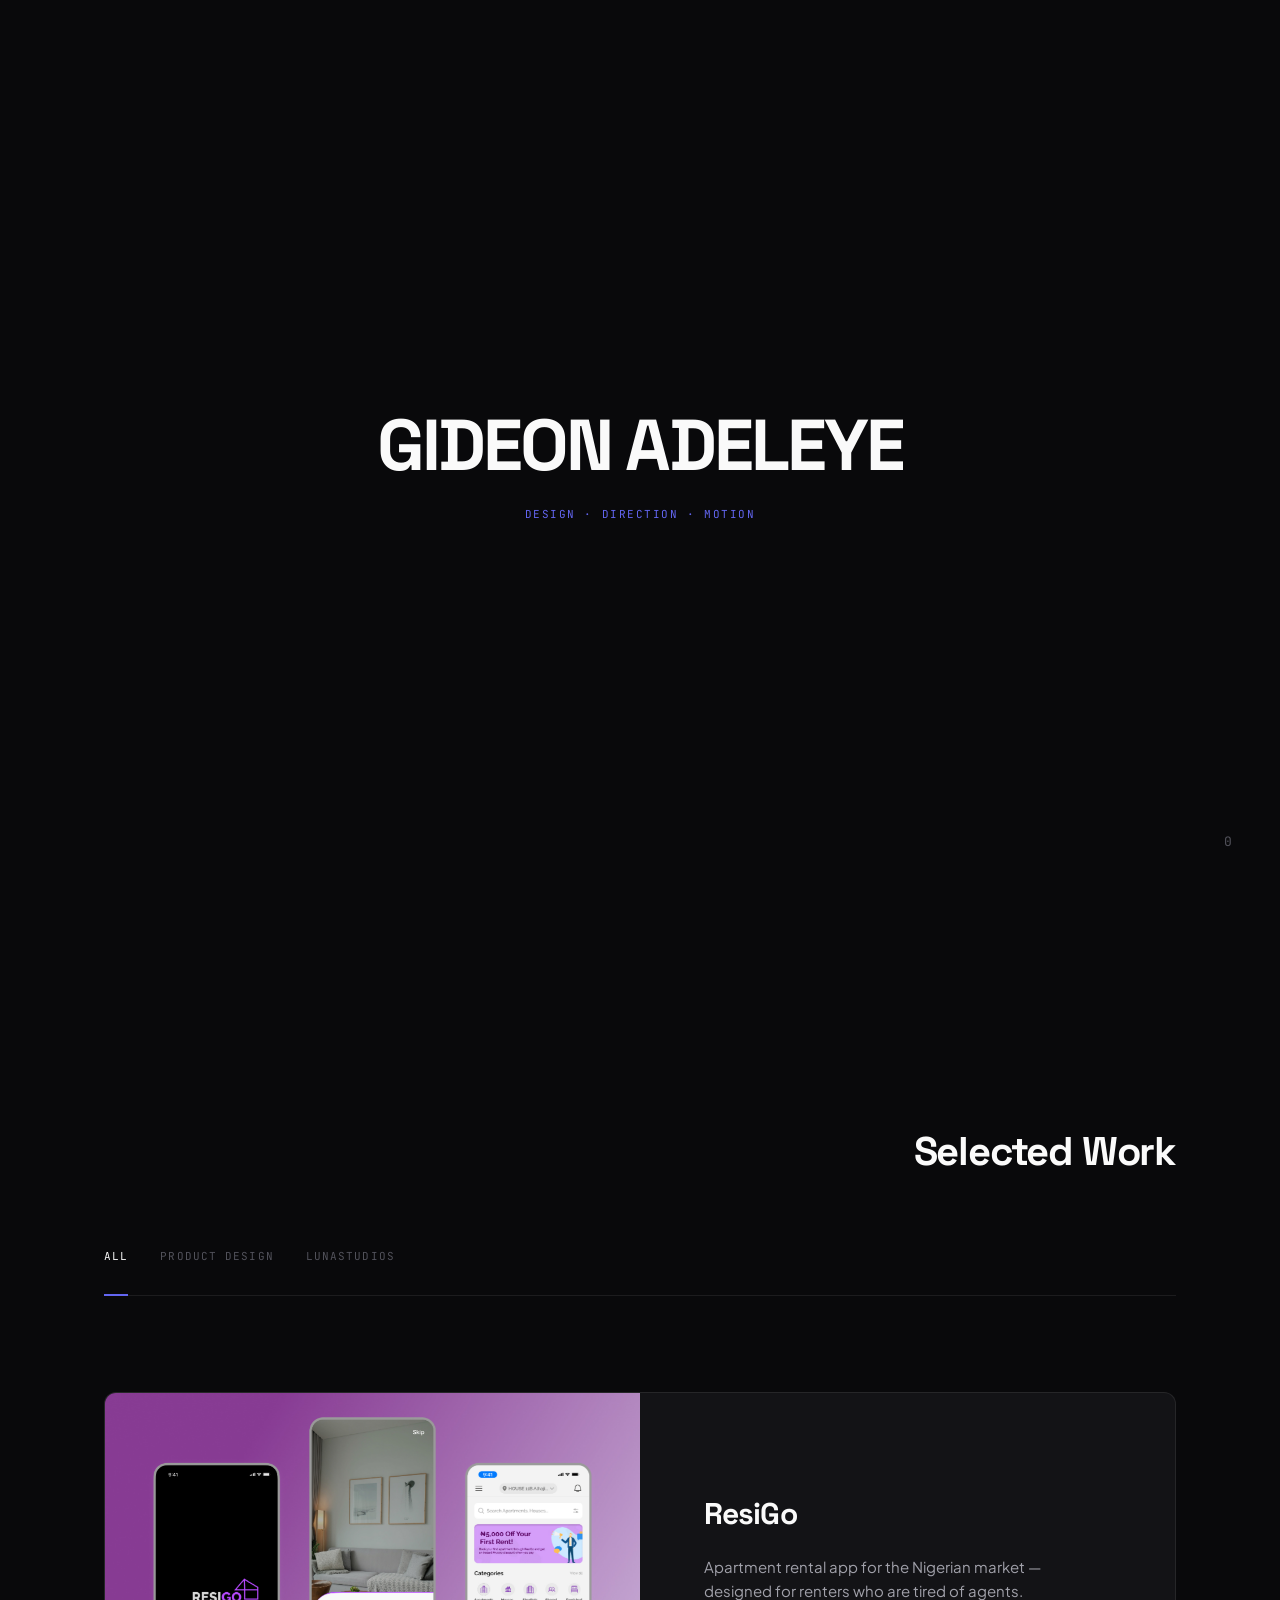
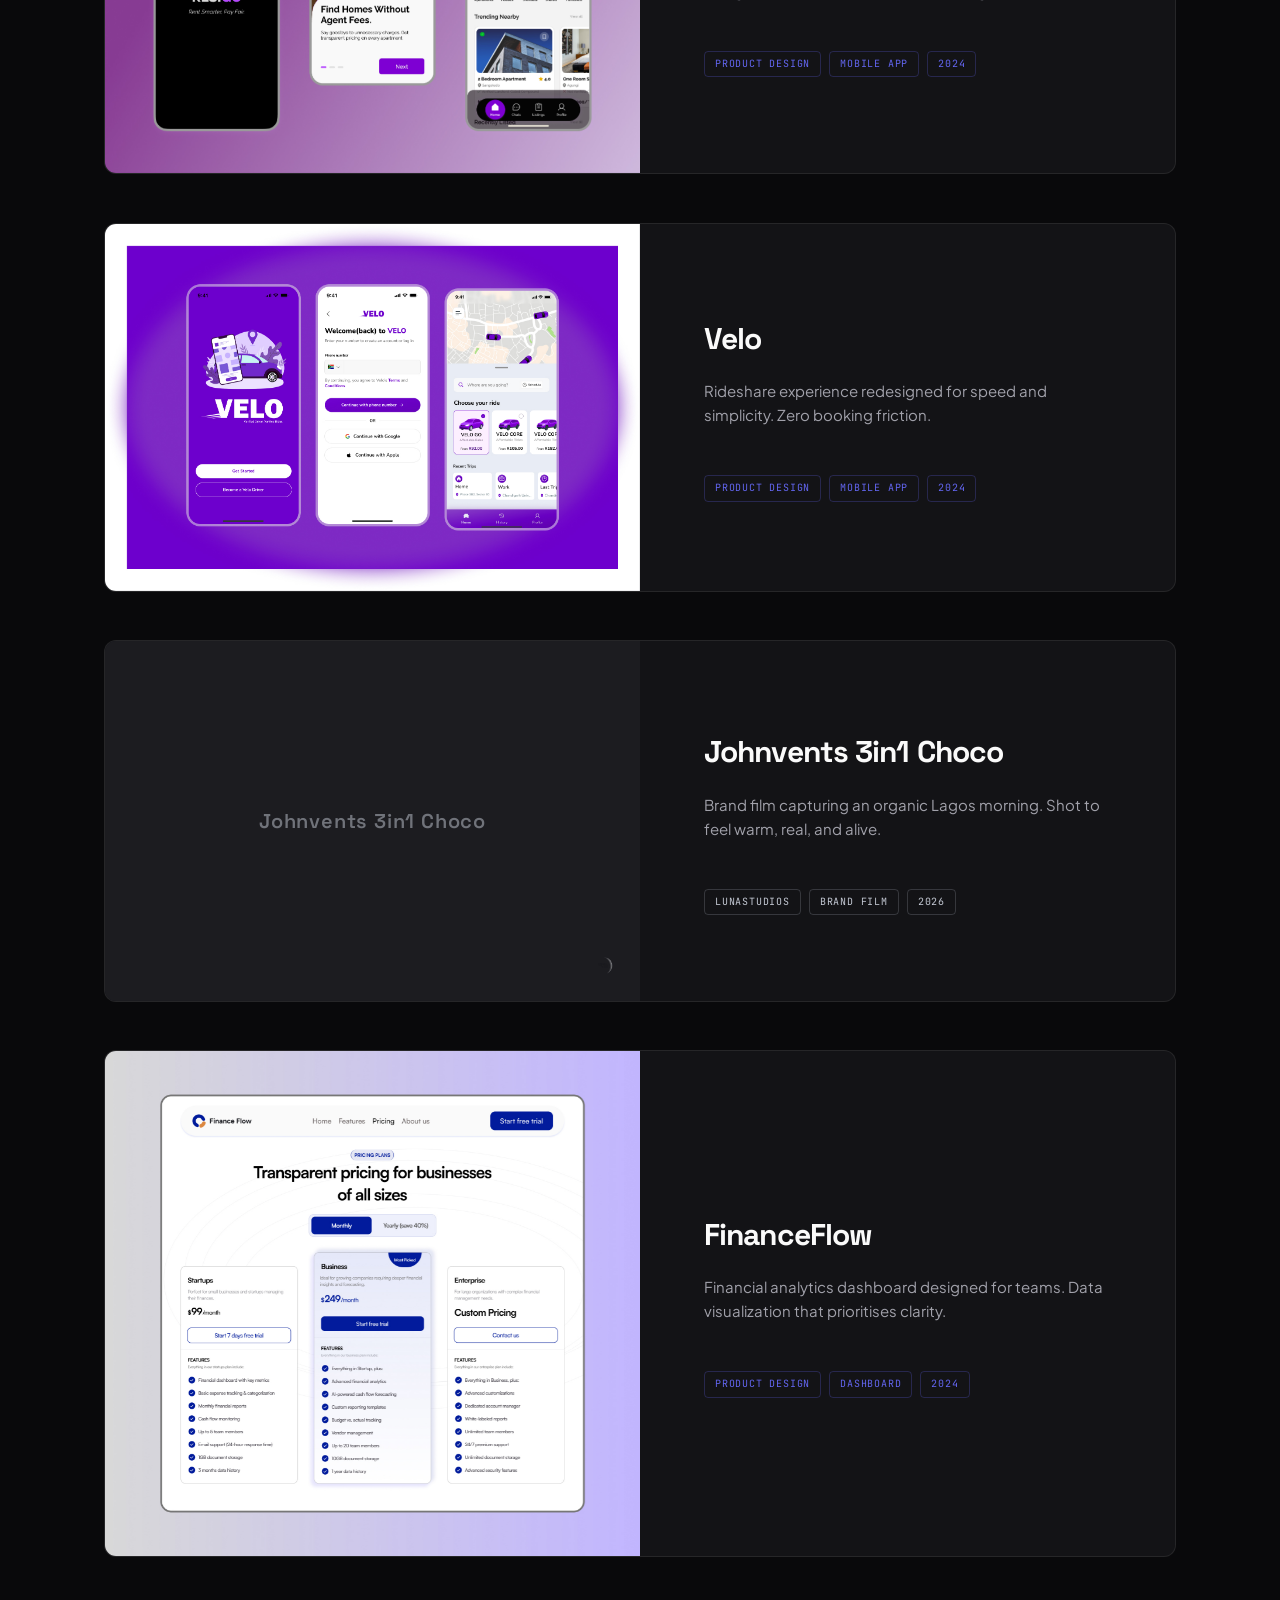
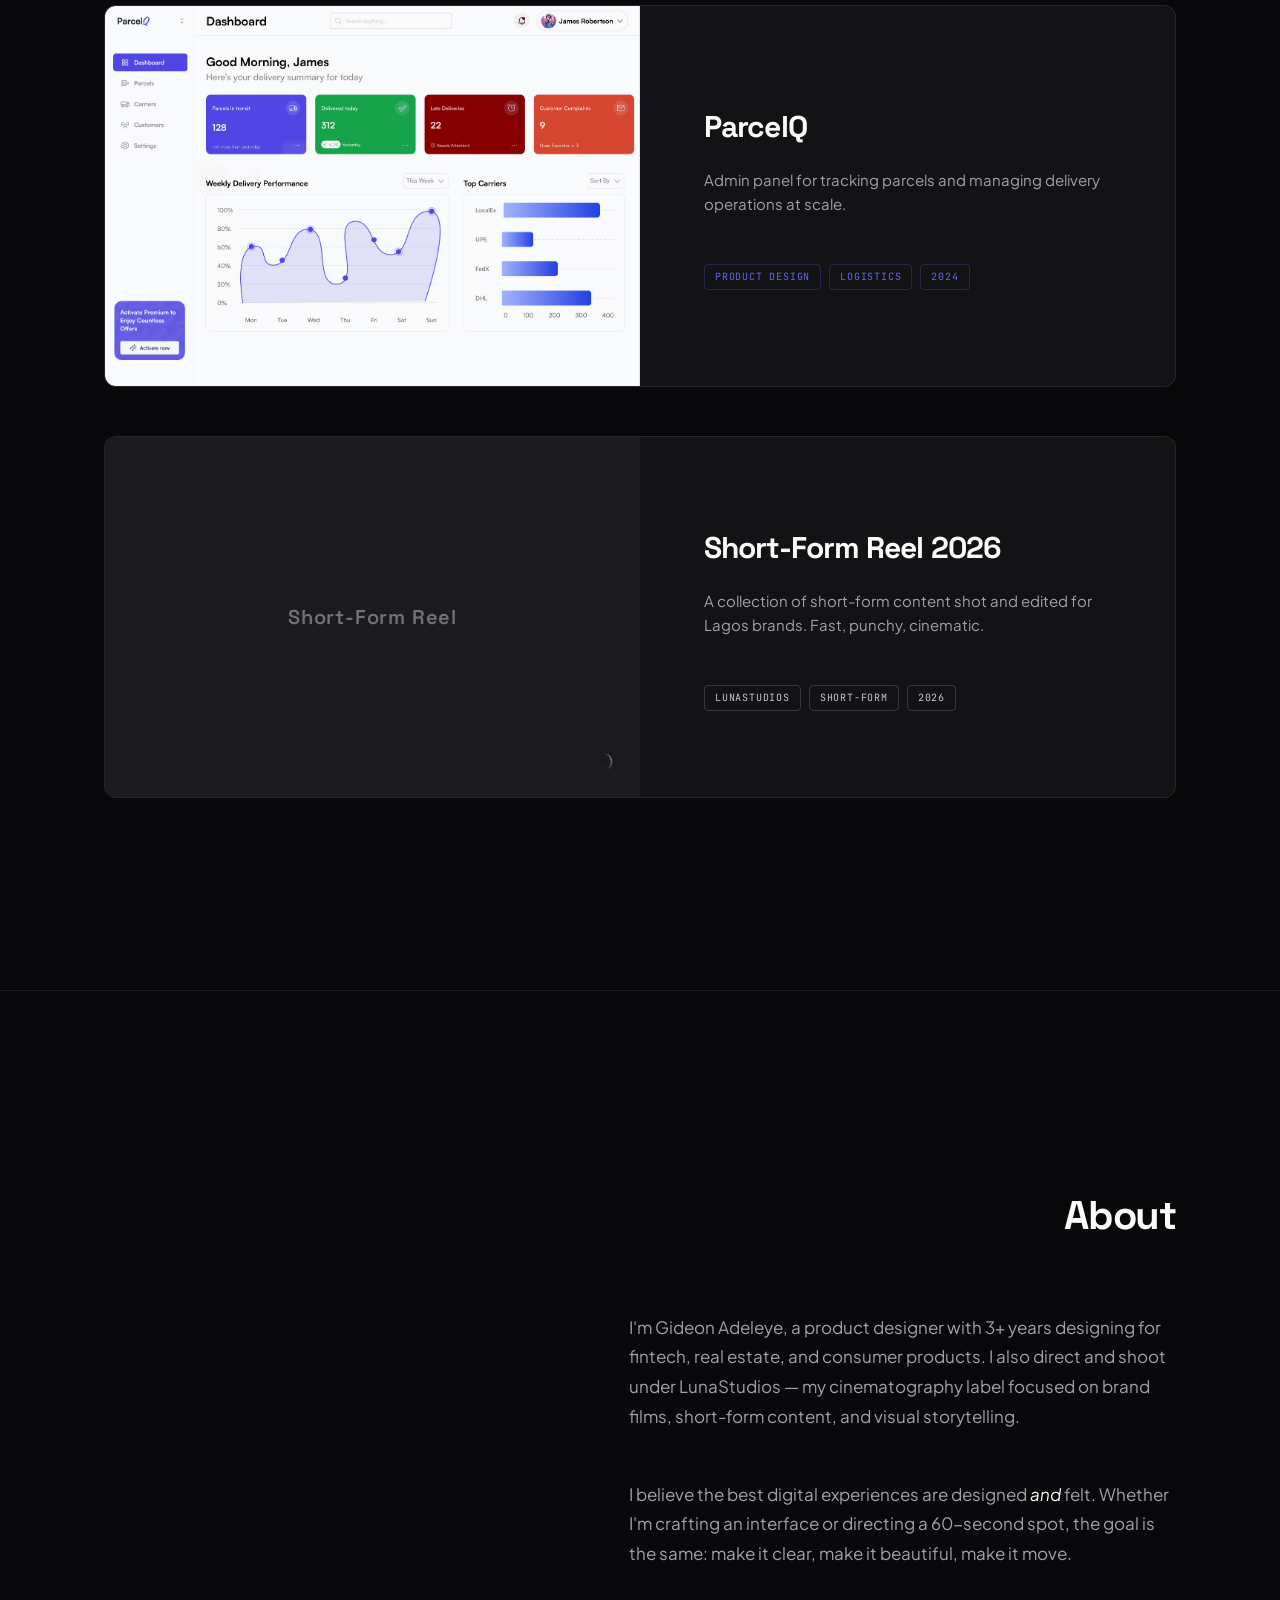
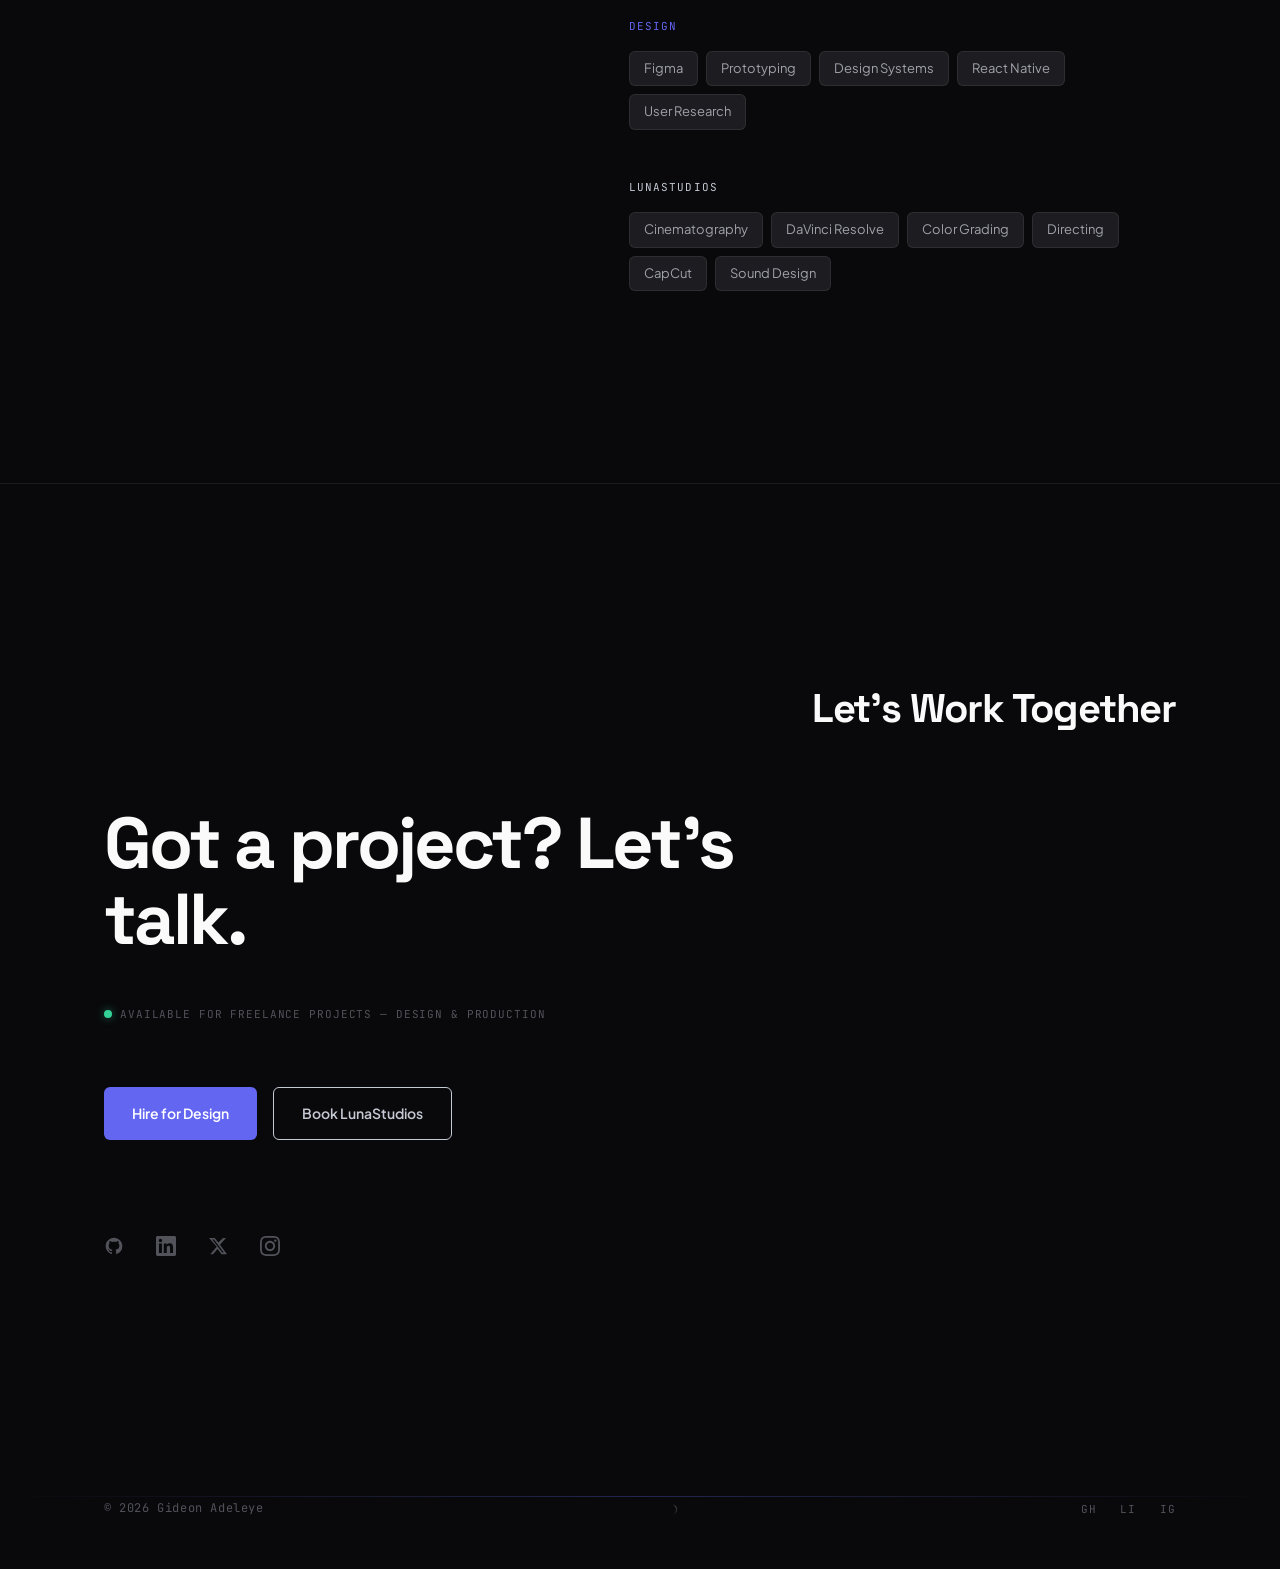
==== commit 8515722c: "Rebuild portfolio as dual-audience creative site with cinematic animations Complete rewrite of index" ====
--- a/index.html
+++ b/index.html
@@ -1,325 +1,373 @@
 <!DOCTYPE html>
 <html lang="en">
 <head>
-    <meta charset="UTF-8">
-    <meta name="viewport" content="width=device-width, initial-scale=1.0">
-    <title>Gideon Adeleye — Product Designer Who Ships Code</title>
-    <meta name="description" content="Product designer with 3+ years experience who designs and builds digital products. I turn ideas into working prototypes using design + React/React Native.">
-    <link rel="preconnect" href="https://fonts.googleapis.com">
-    <link rel="preconnect" href="https://fonts.gstatic.com" crossorigin>
-    <link href="https://fonts.googleapis.com/css2?family=Space+Grotesk:wght@500;700&family=Plus+Jakarta+Sans:ital,wght@0,400;0,500;0,600;1,400&family=JetBrains+Mono:wght@400&display=swap" rel="stylesheet">
-    <link rel="stylesheet" href="./css/styles.css">
+  <meta charset="UTF-8">
+  <meta name="viewport" content="width=device-width, initial-scale=1.0">
+  <title>Gideon Adeleye — Design. Direction. Motion.</title>
+  <meta name="description" content="Product designer & visual storyteller. I design digital products and direct cinematic stories under LunaStudios.">
+
+  <!-- Preload fonts -->
+  <link rel="preconnect" href="https://fonts.googleapis.com">
+  <link rel="preconnect" href="https://fonts.gstatic.com" crossorigin>
+  <link href="https://fonts.googleapis.com/css2?family=Space+Grotesk:wght@400;500;600;700&family=Plus+Jakarta+Sans:wght@400;500;600&family=JetBrains+Mono:wght@400;500&display=swap" rel="stylesheet">
+
+  <!-- GSAP Core + Plugins -->
+  <script src="https://cdnjs.cloudflare.com/ajax/libs/gsap/3.12.5/gsap.min.js"></script>
+  <script src="https://cdnjs.cloudflare.com/ajax/libs/gsap/3.12.5/ScrollTrigger.min.js"></script>
+  <script src="https://cdnjs.cloudflare.com/ajax/libs/gsap/3.12.5/ScrollToPlugin.min.js"></script>
+
+  <!-- Lenis Smooth Scroll -->
+  <script src="https://unpkg.com/lenis@1.1.18/dist/lenis.min.js"></script>
+
+  <!-- Split Type -->
+  <script src="https://unpkg.com/split-type@0.3.4/umd/index.min.js"></script>
+
+  <link rel="stylesheet" href="./css/styles.css">
 </head>
 <body>
 
-    <!-- Scroll Progress -->
-    <div id="scroll-progress" aria-hidden="true"></div>
-
-    <!-- Navigation -->
-    <nav class="nav" role="navigation" aria-label="Main navigation">
-        <div class="container">
-            <a href="#hero" class="logo" aria-label="Gideon Adeleye — home">GA</a>
-            <div class="nav-links">
-                <a href="#work">Work</a>
-                <a href="#about">About</a>
-                <a href="#contact">Contact</a>
-                <a href="https://cal.com/gideon-adeleye/30min" target="_blank" rel="noopener" class="nav-cta">Book a Call</a>
-            </div>
-            <button class="nav-toggle" id="nav-toggle" aria-label="Toggle navigation menu" aria-expanded="false">
-                <span></span><span></span>
-            </button>
+  <!-- Scroll Progress -->
+  <div class="scroll-progress" aria-hidden="true"></div>
+
+  <!-- Custom Cursor -->
+  <div class="cursor-dot" aria-hidden="true"></div>
+  <div class="cursor-ring" aria-hidden="true"></div>
+
+  <!-- Preloader -->
+  <div class="preloader" id="preloader" aria-hidden="true">
+    <div class="preloader-top"></div>
+    <div class="preloader-bottom"></div>
+    <div class="preloader-content">
+      <div class="preloader-line"></div>
+      <div class="preloader-name">
+        <span>GIDEON ADELEYE</span>
+      </div>
+      <div class="preloader-role">DESIGN · DIRECTION · MOTION</div>
+    </div>
+    <div class="preloader-counter" aria-hidden="true">0</div>
+  </div>
+
+  <!-- Navigation -->
+  <nav class="nav" id="nav" role="navigation" aria-label="Main navigation">
+    <div class="nav-inner container">
+      <a href="#hero" class="nav-wordmark" aria-label="Gideon Adeleye — home">GIDEON ADELEYE</a>
+      <div class="nav-links">
+        <a href="#work" class="nav-link" data-section="work">Work</a>
+        <a href="#about" class="nav-link" data-section="about">About</a>
+        <a href="#contact" class="nav-link" data-section="contact">Contact</a>
+        <a href="https://read.cv/gideonadeleye" target="_blank" rel="noopener" class="nav-cta">Resume</a>
+      </div>
+      <button class="hamburger" id="hamburger" aria-label="Toggle navigation menu" aria-expanded="false">
+        <span class="hamburger-line"></span>
+        <span class="hamburger-line"></span>
+      </button>
+    </div>
+  </nav>
+
+  <!-- Mobile Menu -->
+  <div class="mobile-menu" id="mobile-menu" role="dialog" aria-modal="true" aria-label="Navigation menu">
+    <div class="mobile-menu-inner">
+      <a href="#work" class="mobile-link">Work</a>
+      <a href="#about" class="mobile-link">About</a>
+      <a href="#contact" class="mobile-link">Contact</a>
+      <a href="https://read.cv/gideonadeleye" target="_blank" rel="noopener" class="mobile-link mobile-cta">Resume</a>
+    </div>
+  </div>
+
+  <!-- ─── HERO ─────────────────────────────────────────────── -->
+  <section id="hero" class="hero">
+    <div class="hero-glow" aria-hidden="true"></div>
+    <div class="container">
+      <p class="hero-label">GIDEON ADELEYE — LAGOS, NIGERIA</p>
+      <h1 class="hero-headline">Design.<br>Direction.<br>Motion.</h1>
+      <p class="hero-subtext">
+        Product designer &amp; visual storyteller. I design digital products<br>
+        and direct cinematic stories under LunaStudios.
+      </p>
+      <div class="hero-cta">
+        <a href="#work" class="btn-primary magnetic-btn">Explore Work</a>
+        <a href="https://cal.com/gideon-adeleye/30min" target="_blank" rel="noopener" class="btn-secondary magnetic-btn">Book a Call</a>
+      </div>
+    </div>
+    <div class="scroll-indicator" aria-hidden="true">
+      <span class="scroll-indicator-text">SCROLL</span>
+      <div class="scroll-indicator-line"></div>
+    </div>
+  </section>
+
+  <!-- ─── WORK ──────────────────────────────────────────────── -->
+  <section id="work" class="work">
+    <div class="container">
+
+      <div class="section-header">
+        <span class="section-counter">01</span>
+        <div class="section-line"></div>
+        <h2 class="section-title">Selected Work</h2>
+      </div>
+
+      <!-- Filter Tabs -->
+      <div class="filter-tabs" role="tablist" aria-label="Filter work by discipline">
+        <button class="filter-btn active" data-filter="all" role="tab" aria-selected="true">All</button>
+        <button class="filter-btn" data-filter="design" role="tab" aria-selected="false">Product Design</button>
+        <button class="filter-btn" data-filter="lunastudios" role="tab" aria-selected="false">LunaStudios</button>
+      </div>
+
+      <!-- Project Cards -->
+      <div class="projects-list">
+
+        <!-- Design: Resigo -->
+        <article class="project-card" data-category="design">
+          <a href="projects/resigo.html" class="project-link">
+            <div class="project-image-wrapper">
+              <img src="images/Resigo.jpg" alt="Resigo apartment rental app" loading="lazy"
+                   onerror="this.style.display='none';this.nextElementSibling.style.display='flex'">
+              <div class="project-img-fallback" style="display:none">Resigo</div>
+            </div>
+            <div class="project-info">
+              <div class="project-info-left">
+                <h3 class="project-title">ResiGo</h3>
+                <p class="project-description">Apartment rental app for the Nigerian market — designed for renters who are tired of agents.</p>
+              </div>
+              <div class="project-tags">
+                <span class="tag">PRODUCT DESIGN</span>
+                <span class="tag">MOBILE APP</span>
+                <span class="tag">2024</span>
+              </div>
+            </div>
+          </a>
+        </article>
+
+        <!-- Design: Velo -->
+        <article class="project-card" data-category="design">
+          <a href="projects/velo.html" class="project-link">
+            <div class="project-image-wrapper">
+              <img src="images/Velo.jpg" alt="Velo rideshare app" loading="lazy"
+                   onerror="this.style.display='none';this.nextElementSibling.style.display='flex'">
+              <div class="project-img-fallback" style="display:none">Velo</div>
+            </div>
+            <div class="project-info">
+              <div class="project-info-left">
+                <h3 class="project-title">Velo</h3>
+                <p class="project-description">Rideshare experience redesigned for speed and simplicity. Zero booking friction.</p>
+              </div>
+              <div class="project-tags">
+                <span class="tag">PRODUCT DESIGN</span>
+                <span class="tag">MOBILE APP</span>
+                <span class="tag">2024</span>
+              </div>
+            </div>
+          </a>
+        </article>
+
+        <!-- LunaStudios: Johnvents -->
+        <article class="project-card luna-card" data-category="lunastudios">
+          <a href="#" class="project-link" aria-label="Johnvents 3in1 Choco brand film">
+            <div class="project-image-wrapper">
+              <div class="project-img-fallback luna-fallback">Johnvents 3in1 Choco</div>
+              <div class="play-icon" aria-hidden="true">&#9654;</div>
+              <img src="images/luna-logo-2.png" alt="" class="luna-watermark" aria-hidden="true">
+            </div>
+            <div class="project-info">
+              <div class="project-info-left">
+                <h3 class="project-title">Johnvents 3in1 Choco</h3>
+                <p class="project-description">Brand film capturing an organic Lagos morning. Shot to feel warm, real, and alive.</p>
+              </div>
+              <div class="project-tags">
+                <span class="tag luna-tag">LUNASTUDIOS</span>
+                <span class="tag luna-tag">BRAND FILM</span>
+                <span class="tag luna-tag">2026</span>
+              </div>
+            </div>
+          </a>
+        </article>
+
+        <!-- Design: FinanceFlow -->
+        <article class="project-card" data-category="design">
+          <a href="#" class="project-link">
+            <div class="project-image-wrapper">
+              <img src="images/Finance Flow.jpg" alt="FinanceFlow dashboard" loading="lazy"
+                   onerror="this.style.display='none';this.nextElementSibling.style.display='flex'">
+              <div class="project-img-fallback" style="display:none">FinanceFlow</div>
+            </div>
+            <div class="project-info">
+              <div class="project-info-left">
+                <h3 class="project-title">FinanceFlow</h3>
+                <p class="project-description">Financial analytics dashboard designed for teams. Data visualization that prioritises clarity.</p>
+              </div>
+              <div class="project-tags">
+                <span class="tag">PRODUCT DESIGN</span>
+                <span class="tag">DASHBOARD</span>
+                <span class="tag">2024</span>
+              </div>
+            </div>
+          </a>
+        </article>
+
+        <!-- Design: ParcelQ -->
+        <article class="project-card" data-category="design">
+          <a href="#" class="project-link">
+            <div class="project-image-wrapper">
+              <img src="images/ParcelQ.jpg" alt="ParcelQ delivery admin panel" loading="lazy"
+                   onerror="this.style.display='none';this.nextElementSibling.style.display='flex'">
+              <div class="project-img-fallback" style="display:none">ParcelQ</div>
+            </div>
+            <div class="project-info">
+              <div class="project-info-left">
+                <h3 class="project-title">ParcelQ</h3>
+                <p class="project-description">Admin panel for tracking parcels and managing delivery operations at scale.</p>
+              </div>
+              <div class="project-tags">
+                <span class="tag">PRODUCT DESIGN</span>
+                <span class="tag">LOGISTICS</span>
+                <span class="tag">2024</span>
+              </div>
+            </div>
+          </a>
+        </article>
+
+        <!-- LunaStudios: Short Film -->
+        <article class="project-card luna-card" data-category="lunastudios">
+          <a href="#" class="project-link" aria-label="Short-form content reel">
+            <div class="project-image-wrapper">
+              <div class="project-img-fallback luna-fallback">Short-Form Reel</div>
+              <div class="play-icon" aria-hidden="true">&#9654;</div>
+              <img src="images/luna-logo-2.png" alt="" class="luna-watermark" aria-hidden="true">
+            </div>
+            <div class="project-info">
+              <div class="project-info-left">
+                <h3 class="project-title">Short-Form Reel 2026</h3>
+                <p class="project-description">A collection of short-form content shot and edited for Lagos brands. Fast, punchy, cinematic.</p>
+              </div>
+              <div class="project-tags">
+                <span class="tag luna-tag">LUNASTUDIOS</span>
+                <span class="tag luna-tag">SHORT-FORM</span>
+                <span class="tag luna-tag">2026</span>
+              </div>
+            </div>
+          </a>
+        </article>
+
+      </div><!-- /projects-list -->
+    </div>
+  </section>
+
+  <!-- ─── ABOUT ─────────────────────────────────────────────── -->
+  <section id="about" class="about">
+    <div class="container">
+
+      <div class="section-header">
+        <span class="section-counter">02</span>
+        <div class="section-line"></div>
+        <h2 class="section-title">About</h2>
+      </div>
+
+      <div class="about-layout">
+        <div class="about-photo-col">
+          <div class="about-photo-wrap">
+            <img src="images/Portfolio pic 1.JPG" alt="Gideon Adeleye" loading="lazy"
+                 onerror="this.style.display='none';this.nextElementSibling.style.display='flex'">
+            <div class="about-photo-fallback" aria-hidden="true" style="display:none">GA</div>
+          </div>
         </div>
-    </nav>
-
-    <!-- Mobile Menu -->
-    <div class="mobile-menu" id="mobile-menu" role="dialog" aria-modal="true" aria-label="Navigation menu">
-        <a href="#work"    class="mobile-link">Work</a>
-        <a href="#about"   class="mobile-link">About</a>
-        <a href="#contact" class="mobile-link">Contact</a>
-        <a href="https://cal.com/gideon-adeleye/30min" target="_blank" rel="noopener" class="mobile-link mobile-cta">Book a Call</a>
-    </div>
-
-    <!-- Hero -->
-    <section id="hero" class="hero">
-        <div class="container">
-            <p class="hero-eyebrow">Gideon Adeleye — Product Designer</p>
-            <h1 class="hero-title">I design digital<br>products that developers<br>love to build.</h1>
-            <p class="hero-description">
-                With 3+ years designing mobile apps and SaaS products, I bring technical awareness that bridges design and development. I understand how things get built — clearer specs, fewer surprises, smoother collaboration.
-            </p>
-            <div class="hero-cta">
-                <a href="#work" class="button-primary">View Work</a>
-                <a href="#contact" class="button-secondary">Book a Call</a>
-            </div>
+
+        <div class="about-text-col">
+          <p class="about-bio">
+            I'm Gideon Adeleye, a product designer with 3+ years designing for fintech,
+            real estate, and consumer products. I also direct and shoot under LunaStudios —
+            my cinematography label focused on brand films, short-form content, and visual storytelling.
+          </p>
+          <p class="about-bio">
+            I believe the best digital experiences are designed <em>and</em> felt. Whether I'm
+            crafting an interface or directing a 60-second spot, the goal is the same:
+            make it clear, make it beautiful, make it move.
+          </p>
+
+          <div class="skills-group">
+            <span class="skills-label">DESIGN</span>
+            <div class="skills-pills">
+              <span class="pill">Figma</span>
+              <span class="pill">Prototyping</span>
+              <span class="pill">Design Systems</span>
+              <span class="pill">React Native</span>
+              <span class="pill">User Research</span>
+            </div>
+          </div>
+
+          <div class="skills-group">
+            <span class="skills-label luna-label">LUNASTUDIOS</span>
+            <div class="skills-pills">
+              <span class="pill">Cinematography</span>
+              <span class="pill">DaVinci Resolve</span>
+              <span class="pill">Color Grading</span>
+              <span class="pill">Directing</span>
+              <span class="pill">CapCut</span>
+              <span class="pill">Sound Design</span>
+            </div>
+          </div>
         </div>
-    </section>
-
-    <!-- Stats -->
-    <div class="stats-strip" aria-label="Quick stats">
-        <div class="container">
-            <div class="stats-grid">
-                <div class="stat-item reveal">
-                    <div class="stat-value"><span class="counter" data-target="3">0</span>+</div>
-                    <div class="stat-label">Years Experience</div>
-                </div>
-                <div class="stat-divider" aria-hidden="true"></div>
-                <div class="stat-item reveal" data-delay="80">
-                    <div class="stat-value"><span class="counter" data-target="12">0</span>+</div>
-                    <div class="stat-label">Projects Shipped</div>
-                </div>
-                <div class="stat-divider" aria-hidden="true"></div>
-                <div class="stat-item reveal" data-delay="160">
-                    <div class="stat-value"><span class="counter" data-target="6">0</span>+</div>
-                    <div class="stat-label">Happy Clients</div>
-                </div>
-                <div class="stat-divider" aria-hidden="true"></div>
-                <div class="stat-item reveal" data-delay="240">
-                    <div class="stat-value">100%</div>
-                    <div class="stat-label">Dev-Friendly</div>
-                </div>
-            </div>
+      </div>
+    </div>
+  </section>
+
+  <!-- ─── CONTACT ───────────────────────────────────────────── -->
+  <section id="contact" class="contact">
+    <div class="container">
+
+      <div class="section-header">
+        <span class="section-counter">03</span>
+        <div class="section-line"></div>
+        <h2 class="section-title">Let's Work Together</h2>
+      </div>
+
+      <h3 class="contact-headline">Got a project? Let's talk.</h3>
+
+      <p class="contact-availability">
+        <span class="availability-dot" aria-hidden="true"></span>
+        Available for freelance projects — design &amp; production
+      </p>
+
+      <div class="contact-ctas">
+        <a href="https://cal.com/gideon-adeleye/30min" target="_blank" rel="noopener"
+           class="btn-primary magnetic-btn">Hire for Design</a>
+        <a href="https://cal.com/gideon-adeleye/30min" target="_blank" rel="noopener"
+           class="btn-luna magnetic-btn">Book LunaStudios</a>
+      </div>
+
+      <div class="contact-socials">
+        <a href="https://github.com/gideon-adeleye" target="_blank" rel="noopener" aria-label="GitHub">
+          <svg width="20" height="20" viewBox="0 0 24 24" fill="currentColor" aria-hidden="true"><path d="M12 2C6.477 2 2 6.484 2 12.017c0 4.425 2.865 8.18 6.839 9.504.5.092.682-.217.682-.483 0-.237-.008-.868-.013-1.703-2.782.605-3.369-1.343-3.369-1.343-.454-1.158-1.11-1.466-1.11-1.466-.908-.62.069-.608.069-.608 1.003.07 1.531 1.032 1.531 1.032.892 1.53 2.341 1.088 2.91.832.092-.647.35-1.088.636-1.338-2.22-.253-4.555-1.113-4.555-4.951 0-1.093.39-1.988 1.029-2.688-.103-.253-.446-1.272.098-2.65 0 0 .84-.27 2.75 1.026A9.564 9.564 0 0112 6.844c.85.004 1.705.115 2.504.337 1.909-1.296 2.747-1.027 2.747-1.027.546 1.379.202 2.398.1 2.651.64.7 1.028 1.595 1.028 2.688 0 3.848-2.339 4.695-4.566 4.943.359.309.678.92.678 1.855 0 1.338-.012 2.419-.012 2.747 0 .268.18.58.688.482A10.019 10.019 0 0022 12.017C22 6.484 17.522 2 12 2z"/></svg>
+        </a>
+        <a href="https://www.linkedin.com/in/gideon-adeleye" target="_blank" rel="noopener" aria-label="LinkedIn">
+          <svg width="20" height="20" viewBox="0 0 24 24" fill="currentColor" aria-hidden="true"><path d="M20.447 20.452h-3.554v-5.569c0-1.328-.027-3.037-1.852-3.037-1.853 0-2.136 1.445-2.136 2.939v5.667H9.351V9h3.414v1.561h.046c.477-.9 1.637-1.85 3.37-1.85 3.601 0 4.267 2.37 4.267 5.455v6.286zM5.337 7.433c-1.144 0-2.063-.926-2.063-2.065 0-1.138.92-2.063 2.063-2.063 1.14 0 2.064.925 2.064 2.063 0 1.139-.925 2.065-2.064 2.065zm1.782 13.019H3.555V9h3.564v11.452zM22.225 0H1.771C.792 0 0 .774 0 1.729v20.542C0 23.227.792 24 1.771 24h20.451C23.2 24 24 23.227 24 22.271V1.729C24 .774 23.2 0 22.222 0h.003z"/></svg>
+        </a>
+        <a href="https://twitter.com/gideonadeleye" target="_blank" rel="noopener" aria-label="Twitter / X">
+          <svg width="20" height="20" viewBox="0 0 24 24" fill="currentColor" aria-hidden="true"><path d="M18.244 2.25h3.308l-7.227 8.26 8.502 11.24H16.17l-4.714-6.231-5.401 6.231H2.744l7.737-8.835L1.254 2.25H8.08l4.259 5.632zm-1.161 17.52h1.833L7.084 4.126H5.117z"/></svg>
+        </a>
+        <a href="https://www.instagram.com/lunastudios__" target="_blank" rel="noopener" aria-label="Instagram — LunaStudios">
+          <svg width="20" height="20" viewBox="0 0 24 24" fill="currentColor" aria-hidden="true"><path d="M12 2.163c3.204 0 3.584.012 4.85.07 3.252.148 4.771 1.691 4.919 4.919.058 1.265.069 1.645.069 4.849 0 3.205-.012 3.584-.069 4.849-.149 3.225-1.664 4.771-4.919 4.919-1.266.058-1.644.07-4.85.07-3.204 0-3.584-.012-4.849-.07-3.26-.149-4.771-1.699-4.919-4.92-.058-1.265-.07-1.644-.07-4.849 0-3.204.013-3.583.07-4.849.149-3.227 1.664-4.771 4.919-4.919 1.266-.057 1.645-.069 4.849-.069zm0-2.163c-3.259 0-3.667.014-4.947.072-4.358.2-6.78 2.618-6.98 6.98-.059 1.281-.073 1.689-.073 4.948 0 3.259.014 3.668.072 4.948.2 4.358 2.618 6.78 6.98 6.98 1.281.058 1.689.072 4.948.072 3.259 0 3.668-.014 4.948-.072 4.354-.2 6.782-2.618 6.979-6.98.059-1.28.073-1.689.073-4.948 0-3.259-.014-3.667-.072-4.947-.196-4.354-2.617-6.78-6.979-6.98-1.281-.059-1.69-.073-4.949-.073zm0 5.838c-3.403 0-6.162 2.759-6.162 6.162s2.759 6.163 6.162 6.163 6.162-2.759 6.162-6.163c0-3.403-2.759-6.162-6.162-6.162zm0 10.162c-2.209 0-4-1.79-4-4 0-2.209 1.791-4 4-4s4 1.791 4 4c0 2.21-1.791 4-4 4zm6.406-11.845c-.796 0-1.441.645-1.441 1.44s.645 1.44 1.441 1.44c.795 0 1.439-.645 1.439-1.44s-.644-1.44-1.439-1.44z"/></svg>
+        </a>
+      </div>
+    </div>
+  </section>
+
+  <!-- ─── FOOTER ────────────────────────────────────────────── -->
+  <footer class="footer">
+    <div class="footer-sep" aria-hidden="true"></div>
+    <div class="container">
+      <div class="footer-inner">
+        <p class="footer-copy">&copy; 2026 Gideon Adeleye</p>
+        <a href="https://www.instagram.com/lunastudios__" target="_blank" rel="noopener" aria-label="LunaStudios Instagram">
+          <img src="images/luna-logo-2.png" alt="LunaStudios" class="footer-luna-logo" aria-hidden="true">
+        </a>
+        <div class="footer-socials">
+          <a href="https://github.com/gideon-adeleye" target="_blank" rel="noopener" aria-label="GitHub">GH</a>
+          <a href="https://www.linkedin.com/in/gideon-adeleye" target="_blank" rel="noopener" aria-label="LinkedIn">LI</a>
+          <a href="https://www.instagram.com/lunastudios__" target="_blank" rel="noopener" aria-label="Instagram">IG</a>
         </div>
-    </div>
-
-    <!-- Value Proposition -->
-    <section class="value">
-        <div class="container">
-            <p class="section-eyebrow reveal">01 — Value</p>
-            <h2 class="section-title reveal" data-delay="80">Why Work With Me</h2>
-            <p class="section-subtitle reveal" data-delay="160">I design with developers in mind — creating clear, feasible, and well-thought-out products.</p>
-
-            <div class="value-grid">
-                <div class="value-card reveal" data-delay="0">
-                    <span class="value-number">01</span>
-                    <h3>I Design with Technical Clarity</h3>
-                    <p>I understand HTML, CSS, and JavaScript fundamentals, which means I design features that are actually buildable. Developers appreciate clear specs, realistic scopes, and well-thought-out interactions.</p>
-                </div>
-                <div class="value-card reveal" data-delay="80">
-                    <span class="value-number">02</span>
-                    <h3>I Think Through Implementation</h3>
-                    <p>My technical awareness helps me anticipate edge cases and technical constraints early. This prevents costly redesigns during development and keeps projects on track.</p>
-                </div>
-                <div class="value-card reveal" data-delay="160">
-                    <span class="value-number">03</span>
-                    <h3>I Focus on Real Problems</h3>
-                    <p>Clean, simple, shippable designs. No over-designed features you can't afford to build. I understand startup constraints and design accordingly.</p>
-                </div>
-                <div class="value-card reveal" data-delay="240">
-                    <span class="value-number">04</span>
-                    <h3>I Have Proven Experience</h3>
-                    <p>3+ years designing mobile apps and SaaS products for startups. From apartment rentals to rideshare platforms to fintech dashboards — I've designed complete product experiences.</p>
-                </div>
-            </div>
-        </div>
-    </section>
-
-    <!-- Work -->
-    <section id="work" class="work">
-        <div class="container">
-            <p class="section-eyebrow reveal">02 — Work</p>
-            <h2 class="section-title reveal" data-delay="80">Selected Work</h2>
-            <p class="section-subtitle reveal" data-delay="160">A mix of design projects and coded prototypes across mobile, web, and SaaS products.</p>
-
-            <div class="projects-grid">
-
-                <a href="projects/resigo.html" class="project-card reveal" data-delay="0">
-                    <div class="project-image">
-                        <img src="images/Resigo.jpg" alt="ResiGo App Preview" loading="lazy"
-                             onerror="this.style.display='none';this.nextElementSibling.style.display='flex'">
-                        <div class="project-img-fallback" style="display:none">ResiGo</div>
-                    </div>
-                    <div class="project-content">
-                        <div class="project-meta">
-                            <div class="project-tags">
-                                <span class="project-tag">Mobile App</span>
-                                <span class="project-tag">Real Estate</span>
-                            </div>
-                            <span class="project-year">2024</span>
-                        </div>
-                        <h3 class="project-title">ResiGo – Apartment Rental App</h3>
-                        <p class="project-description">A clean and modern way to rent apartments without agents. Designed end-to-end rental flow focused on simplicity.</p>
-                    </div>
-                </a>
-
-                <a href="projects/velo.html" class="project-card reveal" data-delay="80">
-                    <div class="project-image">
-                        <img src="images/Velo.jpg" alt="Velo App Preview" loading="lazy"
-                             onerror="this.style.display='none';this.nextElementSibling.style.display='flex'">
-                        <div class="project-img-fallback" style="display:none">Velo</div>
-                    </div>
-                    <div class="project-content">
-                        <div class="project-meta">
-                            <div class="project-tags">
-                                <span class="project-tag">Mobile App</span>
-                                <span class="project-tag">Transport</span>
-                            </div>
-                            <span class="project-year">2024</span>
-                        </div>
-                        <h3 class="project-title">Velo – Rideshare Experience</h3>
-                        <p class="project-description">A sleek ride-hailing concept designed for simplicity and speed. Focused on reducing booking friction.</p>
-                    </div>
-                </a>
-
-                <a href="projects/shophaven.html" class="project-card reveal" data-delay="0">
-                    <div class="project-image">
-                        <img src="images/shophaven-preview.jpg" alt="ShopHaven Preview" loading="lazy"
-                             onerror="this.style.display='none';this.nextElementSibling.style.display='flex'">
-                        <div class="project-img-fallback" style="display:none">ShopHaven</div>
-                    </div>
-                    <div class="project-content">
-                        <div class="project-meta">
-                            <div class="project-tags">
-                                <span class="project-tag">Web Design</span>
-                                <span class="project-tag">E-Commerce</span>
-                            </div>
-                            <span class="project-year">2024</span>
-                        </div>
-                        <h3 class="project-title">ShopHaven – E-Commerce Website</h3>
-                        <p class="project-description">A modern shopping flow built for speed and clarity. Clean product pages and streamlined checkout.</p>
-                    </div>
-                </a>
-
-                <a href="projects/financeflow.html" class="project-card reveal" data-delay="80">
-                    <div class="project-image">
-                        <img src="images/financeflow-preview.jpg" alt="FinanceFlow Dashboard" loading="lazy"
-                             onerror="this.style.display='none';this.nextElementSibling.style.display='flex'">
-                        <div class="project-img-fallback" style="display:none">FinanceFlow</div>
-                    </div>
-                    <div class="project-content">
-                        <div class="project-meta">
-                            <div class="project-tags">
-                                <span class="project-tag">Dashboard</span>
-                                <span class="project-tag">Fintech</span>
-                            </div>
-                            <span class="project-year">2024</span>
-                        </div>
-                        <h3 class="project-title">FinanceFlow – Fintech Dashboard</h3>
-                        <p class="project-description">A clean financial analytics dashboard for teams. Data visualization focused on clarity and quick insights.</p>
-                    </div>
-                </a>
-
-                <a href="projects/parcelq.html" class="project-card reveal" data-delay="0">
-                    <div class="project-image">
-                        <img src="images/parcelq-preview.jpg" alt="ParcelQ Admin Panel" loading="lazy"
-                             onerror="this.style.display='none';this.nextElementSibling.style.display='flex'">
-                        <div class="project-img-fallback" style="display:none">ParcelQ</div>
-                    </div>
-                    <div class="project-content">
-                        <div class="project-meta">
-                            <div class="project-tags">
-                                <span class="project-tag">Dashboard</span>
-                                <span class="project-tag">Logistics</span>
-                            </div>
-                            <span class="project-year">2024</span>
-                        </div>
-                        <h3 class="project-title">ParcelQ – Delivery Admin Panel</h3>
-                        <p class="project-description">An admin dashboard for tracking parcels and managing delivery operations. Built for efficiency.</p>
-                    </div>
-                </a>
-
-                <a href="projects/primeai.html" class="project-card reveal" data-delay="80">
-                    <div class="project-image">
-                        <img src="images/primeai-preview.jpg" alt="Prime AI Website" loading="lazy"
-                             onerror="this.style.display='none';this.nextElementSibling.style.display='flex'">
-                        <div class="project-img-fallback" style="display:none">Prime AI</div>
-                    </div>
-                    <div class="project-content">
-                        <div class="project-meta">
-                            <div class="project-tags">
-                                <span class="project-tag">Web Design</span>
-                                <span class="project-tag">AI</span>
-                            </div>
-                            <span class="project-year">2024</span>
-                        </div>
-                        <h3 class="project-title">Prime AI – Website Design</h3>
-                        <p class="project-description">A clean and bold landing page for an AI learning platform. Modern aesthetic with clear messaging.</p>
-                    </div>
-                </a>
-
-            </div>
-        </div>
-    </section>
-
-    <!-- About -->
-    <section id="about" class="about">
-        <div class="container">
-            <div class="about-content">
-                <div class="about-text reveal">
-                    <p class="section-eyebrow">03 — About</p>
-                    <h2 class="section-title about-title">About Me</h2>
-                    <p>I'm Gideon Adeleye, a product designer based in Lagos, Nigeria. I help early-stage startups design digital products that feel clean, modern, and are built to last.</p>
-                    <p>What makes me effective: I understand how things get built. With knowledge of HTML, CSS, and JavaScript fundamentals, I design with technical feasibility in mind. This means fewer "can we actually build this?" conversations and smoother collaboration with engineering teams.</p>
-                    <p>Over the past 3+ years, I've designed mobile apps, SaaS dashboards, and e-commerce experiences across fintech, real estate, logistics, and more. I specialize in taking complex problems and turning them into simple, intuitive interfaces.</p>
-                    <p>I thrive working with small teams and startups where design needs to move fast, make sense to developers, and solve real user problems.</p>
-                    <div class="about-skills">
-                        <div class="skill-category">
-                            <h4>Design</h4>
-                            <p>Figma, Wireframing, Prototyping, Design Systems, User Flows, User Research, Interface Design</p>
-                        </div>
-                        <div class="skill-category">
-                            <h4>Technical Awareness</h4>
-                            <p>HTML, CSS, JavaScript Fundamentals, Developer Collaboration, Technical Specifications</p>
-                        </div>
-                        <div class="skill-category">
-                            <h4>Focus Areas</h4>
-                            <p>Mobile Apps, SaaS Dashboards, E-Commerce, MVP Development, Startup Products</p>
-                        </div>
-                    </div>
-                </div>
-
-                <div class="about-image reveal" data-delay="150">
-                    <img src="images/gideon-photo.jpg" alt="Gideon Adeleye"
-                         onerror="this.style.display='none';this.nextElementSibling.style.display='flex'">
-                    <div class="about-img-fallback" aria-hidden="true" style="display:none">GA</div>
-                </div>
-            </div>
-        </div>
-    </section>
-
-    <!-- Contact -->
-    <section id="contact" class="contact">
-        <div class="container">
-            <div class="contact-content">
-                <p class="section-eyebrow reveal">04 — Contact</p>
-                <h2 class="contact-heading reveal" data-delay="80">Let's Work Together</h2>
-                <p class="contact-description reveal" data-delay="160">
-                    Have an MVP to build? A product that needs both design and code?<br>
-                    Let's talk about turning your idea into something shippable.
-                </p>
-                <div class="contact-actions reveal" data-delay="240">
-                    <a href="https://cal.com/gideon-adeleye/30min" target="_blank" rel="noopener"
-                       class="button-primary" id="calendar-link">Book a Call</a>
-                    <a href="mailto:gideonadeleye9@gmail.com" class="contact-email">gideonadeleye9@gmail.com</a>
-                </div>
-                <div class="contact-social reveal" data-delay="320">
-                    <a href="https://www.linkedin.com/in/gideon-adeleye" target="_blank" rel="noopener">LinkedIn</a>
-                    <a href="https://github.com/gideon-adeleye" target="_blank" rel="noopener">GitHub</a>
-                </div>
-                <p class="contact-note reveal" data-delay="400">
-                    Prefer async? Email me with context about your project and I'll reply with next steps.
-                </p>
-            </div>
-        </div>
-    </section>
-
-    <!-- Footer -->
-    <footer class="footer">
-        <div class="container">
-            <div class="footer-top">
-                <p class="footer-name">Gideon Adeleye</p>
-                <div class="footer-links">
-                    <a href="https://www.linkedin.com/in/gideon-adeleye" target="_blank" rel="noopener">LinkedIn</a>
-                    <a href="https://github.com/gideon-adeleye" target="_blank" rel="noopener">GitHub</a>
-                    <a href="mailto:gideonadeleye9@gmail.com">Email</a>
-                </div>
-            </div>
-            <div class="footer-bottom">
-                <p class="footer-copy">&copy; 2025 Gideon Adeleye. All rights reserved.</p>
-                <p class="footer-tagline">Product Designer — Lagos, Nigeria</p>
-            </div>
-        </div>
-    </footer>
-
-    <script src="./js/script.js"></script>
+      </div>
+    </div>
+  </footer>
+
+  <script src="./js/script.js"></script>
 </body>
 </html>
--- a/css/styles.css
+++ b/css/styles.css
@@ -1,982 +1,1098 @@
 /* ============================================================
-   GIDEON ADELEYE — Portfolio (Dark / Precision Edition)
+   GIDEON ADELEYE — Portfolio v2 (Cinematic Dark Edition)
    ============================================================ */
 
 /* ── Custom Properties ─────────────────────────────────────── */
 :root {
-    /* Backgrounds */
-    --bg-primary:   #09090B;
-    --bg-secondary: #131316;
-    --bg-tertiary:  #1C1C21;
-
-    /* Text */
-    --text-primary:   #FAFAFA;
-    --text-secondary: #A1A1AA;
-    --text-muted:     #52525B;
-
-    /* Accent — electric indigo */
-    --accent:      #6366F1;
-    --accent-hover:#818CF8;
-    --accent-glow: rgba(99, 102, 241, 0.15);
-
-    /* Borders */
-    --border:       rgba(255, 255, 255, 0.08);
-    --border-hover: rgba(255, 255, 255, 0.15);
-
-    /* Spacing (8px grid) */
-    --space-xs:  4px;
-    --space-sm:  8px;
-    --space-md:  16px;
-    --space-lg:  24px;
-    --space-xl:  32px;
-    --space-2xl: 48px;
-    --space-3xl: 64px;
-    --space-4xl: 96px;
-    --space-5xl: 128px;
-    --space-6xl: 192px;
-
-    /* Radii */
-    --radius-sm: 6px;
-    --radius-md: 8px;
-    --radius-lg: 12px;
-
-    /* Easing */
-    --ease-out: cubic-bezier(0.16, 1, 0.3, 1);
-
-    /* Fonts */
-    --font-display: 'Space Grotesk', sans-serif;
-    --font-body:    'Plus Jakarta Sans', sans-serif;
-    --font-mono:    'JetBrains Mono', monospace;
+  --bg-primary:     #09090B;
+  --bg-secondary:   #131316;
+  --bg-tertiary:    #1C1C21;
+  --text-primary:   #FAFAFA;
+  --text-secondary: #A1A1AA;
+  --text-muted:     #52525B;
+
+  --accent:         #6366F1;
+  --accent-hover:   #818CF8;
+  --accent-glow:    rgba(99, 102, 241, 0.15);
+
+  --luna-accent:    #C4C9D4;
+  --luna-glow:      rgba(196, 201, 212, 0.1);
+
+  --border:         rgba(255, 255, 255, 0.08);
+  --border-hover:   rgba(255, 255, 255, 0.15);
+
+  --space-xs:  4px;
+  --space-sm:  8px;
+  --space-md:  16px;
+  --space-lg:  24px;
+  --space-xl:  32px;
+  --space-2xl: 48px;
+  --space-3xl: 64px;
+  --space-4xl: 96px;
+  --space-5xl: 128px;
+  --space-6xl: 192px;
+
+  --ease-out:    cubic-bezier(0.16, 1, 0.3, 1);
+  --ease-in-out: cubic-bezier(0.65, 0, 0.35, 1);
+
+  --font-display: 'Space Grotesk', sans-serif;
+  --font-body:    'Plus Jakarta Sans', sans-serif;
+  --font-mono:    'JetBrains Mono', monospace;
+
+  --radius-sm: 6px;
+  --radius-md: 8px;
+  --radius-lg: 12px;
 }
 
 /* ── Reset ──────────────────────────────────────────────────── */
 *, *::before, *::after {
-    margin: 0;
-    padding: 0;
-    box-sizing: border-box;
+  margin: 0;
+  padding: 0;
+  box-sizing: border-box;
 }
 
 html {
-    scroll-behavior: smooth;
-    -webkit-text-size-adjust: 100%;
+  -webkit-text-size-adjust: 100%;
 }
 
 body {
-    font-family: var(--font-body);
-    font-size: 17px;
-    line-height: 1.65;
-    color: var(--text-secondary);
-    background: var(--bg-primary);
-    overflow-x: hidden;
-    -webkit-font-smoothing: antialiased;
-    -moz-osx-font-smoothing: grayscale;
-}
-
-body.menu-open { overflow: hidden; }
-
-h1, h2, h3, h4, h5 {
-    font-family: var(--font-display);
-    color: var(--text-primary);
-}
+  font-family: var(--font-body);
+  font-size: 17px;
+  line-height: 1.65;
+  color: var(--text-secondary);
+  background: var(--bg-primary);
+  overflow-x: hidden;
+  -webkit-font-smoothing: antialiased;
+  -moz-osx-font-smoothing: grayscale;
+}
+
+/* cursor:none is applied by JS only after custom cursor initializes */
+body.custom-cursor-active { cursor: none; }
+body.custom-cursor-active button { cursor: none; }
+
+h1, h2, h3, h4 {
+  font-family: var(--font-display);
+  color: var(--text-primary);
+}
+
+a { color: inherit; text-decoration: none; }
+img { display: block; max-width: 100%; }
+button { cursor: none; font-family: inherit; border: none; background: none; }
 
 ::selection {
-    background: var(--accent);
-    color: #fff;
+  background: var(--accent);
+  color: #fff;
 }
 
 .container {
-    max-width: 1120px;
-    margin: 0 auto;
-    padding: 0 var(--space-lg);
+  max-width: 1120px;
+  margin: 0 auto;
+  padding: 0 var(--space-lg);
 }
 
 /* ── Scrollbar ──────────────────────────────────────────────── */
-::-webkit-scrollbar          { width: 6px; }
+::-webkit-scrollbar          { width: 4px; }
 ::-webkit-scrollbar-track    { background: var(--bg-primary); }
-::-webkit-scrollbar-thumb    { background: var(--text-muted); border-radius: 3px; }
-::-webkit-scrollbar-thumb:hover { background: var(--text-secondary); }
-
-/* ── Scroll Progress ────────────────────────────────────────── */
-#scroll-progress {
-    position: fixed;
-    top: 0;
-    left: 0;
-    height: 2px;
-    width: 0%;
-    background: var(--accent);
-    z-index: 10001;
-    transition: width 0.08s linear;
-}
-
-/* ── Reveal Animation ───────────────────────────────────────── */
-@media (prefers-reduced-motion: no-preference) {
-    .reveal {
-        opacity: 0;
-        transform: translateY(24px);
-        transition: opacity 0.7s var(--ease-out),
-                    transform 0.7s var(--ease-out);
-    }
-
-    .reveal.visible {
-        opacity: 1;
-        transform: translateY(0);
-    }
-}
-
-/* ── Navigation ─────────────────────────────────────────────── */
-.nav {
-    position: fixed;
-    top: 0;
-    left: 0;
-    right: 0;
-    z-index: 1000;
-    padding: 20px 0;
-    transition: background 0.3s ease, border-color 0.3s ease, padding 0.3s ease;
-    border-bottom: 1px solid transparent;
-}
-
-.nav.scrolled {
-    background: rgba(9, 9, 11, 0.92);
-    backdrop-filter: blur(12px);
-    -webkit-backdrop-filter: blur(12px);
-    border-color: var(--border);
-    padding: 14px 0;
-}
-
-.nav .container {
-    display: flex;
-    justify-content: space-between;
-    align-items: center;
-}
-
-.logo {
-    font-family: var(--font-display);
-    font-size: 18px;
-    font-weight: 700;
-    color: var(--text-primary);
-    text-decoration: none;
-    letter-spacing: -0.02em;
-    transition: color 0.2s ease;
-}
-
-.logo:hover { color: var(--accent); }
-
-.nav-links {
-    display: flex;
-    align-items: center;
-    gap: var(--space-xl);
-}
-
-.nav-links a {
-    font-family: var(--font-body);
-    font-size: 14px;
-    font-weight: 500;
-    color: var(--text-secondary);
-    text-decoration: none;
-    transition: color 0.2s ease;
-}
-
-.nav-links a:not(.nav-cta):hover { color: var(--text-primary); }
-
-.nav-cta {
-    background: var(--accent);
-    color: #fff !important;
-    padding: 8px 20px;
-    border-radius: var(--radius-md);
-    font-weight: 600 !important;
-    transition: background 0.2s ease, transform 0.2s ease !important;
-}
-
-.nav-cta:hover {
-    background: var(--accent-hover) !important;
-    transform: translateY(-1px);
-}
-
-/* ── Mobile Nav Toggle ──────────────────────────────────────── */
-.nav-toggle {
-    display: none;
-    flex-direction: column;
-    gap: 6px;
-    width: 36px;
-    height: 36px;
-    align-items: center;
-    justify-content: center;
-    background: none;
-    border: none;
-    cursor: pointer;
-    padding: 4px;
-}
-
-.nav-toggle span {
-    display: block;
-    width: 20px;
-    height: 1.5px;
-    background: var(--text-primary);
-    border-radius: 2px;
-    transition: transform 0.3s var(--ease-out), opacity 0.3s ease;
-    transform-origin: center;
-}
-
-.nav-toggle.active span:nth-child(1) { transform: translateY(3.75px) rotate(45deg); }
-.nav-toggle.active span:nth-child(2) { transform: translateY(-3.75px) rotate(-45deg); }
-
-/* ── Mobile Menu ────────────────────────────────────────────── */
-.mobile-menu {
-    position: fixed;
-    inset: 0;
-    background: var(--bg-primary);
-    z-index: 999;
-    display: flex;
-    flex-direction: column;
-    align-items: center;
-    justify-content: center;
-    gap: var(--space-sm);
-    transform: translateY(-100%);
-    transition: transform 0.5s var(--ease-out);
-    visibility: hidden;
-}
-
-.mobile-menu.open {
-    transform: translateY(0);
-    visibility: visible;
-}
-
-.mobile-link {
-    font-family: var(--font-display);
-    font-size: 36px;
-    font-weight: 700;
-    letter-spacing: -0.03em;
-    color: var(--text-secondary);
-    text-decoration: none;
-    padding: var(--space-sm) var(--space-xl);
-    transition: color 0.2s ease;
-}
-
-.mobile-link:hover { color: var(--text-primary); }
-
-.mobile-cta {
-    margin-top: var(--space-xl);
-    color: var(--text-primary) !important;
-    font-size: 20px !important;
-    border: 1px solid var(--border-hover);
-    border-radius: var(--radius-md);
-    padding: 14px 48px !important;
-    transition: border-color 0.2s ease, color 0.2s ease !important;
-}
-
-.mobile-cta:hover {
-    border-color: var(--accent) !important;
-    color: var(--accent) !important;
-}
-
-/* ── Hero ───────────────────────────────────────────────────── */
-.hero {
-    min-height: 100vh;
-    display: flex;
-    align-items: center;
-    padding: var(--space-6xl) 0;
-    position: relative;
-    overflow: hidden;
-}
-
-/* Single faint accent orb — barely visible, adds depth */
-.hero::before {
-    content: '';
-    position: absolute;
-    width: 800px;
-    height: 800px;
-    border-radius: 50%;
-    background: radial-gradient(circle, rgba(99, 102, 241, 0.05) 0%, transparent 65%);
-    top: 50%;
-    left: 50%;
-    transform: translate(-50%, -50%);
-    pointer-events: none;
-}
-
-.hero .container { position: relative; z-index: 1; }
-
-.hero-eyebrow {
-    font-family: var(--font-mono);
-    font-size: 11px;
-    font-weight: 400;
-    letter-spacing: 0.1em;
-    text-transform: uppercase;
-    color: var(--text-muted);
-    margin-bottom: var(--space-xl);
-    opacity: 0;
-    animation: hero-in 0.8s var(--ease-out) 0ms forwards;
-}
-
-.hero-title {
-    font-family: var(--font-display);
-    font-size: clamp(44px, 6.5vw, 80px);
-    font-weight: 700;
-    line-height: 1.0;
-    letter-spacing: -0.04em;
-    color: var(--text-primary);
-    margin-bottom: var(--space-xl);
-    max-width: 900px;
-    opacity: 0;
-    animation: hero-in 0.8s var(--ease-out) 150ms forwards;
-}
-
-.hero-description {
-    font-size: 18px;
-    line-height: 1.65;
-    color: var(--text-secondary);
-    max-width: 540px;
-    margin-bottom: var(--space-2xl);
-    opacity: 0;
-    animation: hero-in 0.8s var(--ease-out) 300ms forwards;
-}
-
-.hero-cta {
-    display: flex;
-    gap: var(--space-md);
-    align-items: center;
-    opacity: 0;
-    animation: hero-in 0.8s var(--ease-out) 450ms forwards;
-}
-
-@keyframes hero-in {
-    from { opacity: 0; transform: translateY(20px); }
-    to   { opacity: 1; transform: translateY(0); }
-}
-
-@media (prefers-reduced-motion: reduce) {
-    .hero-eyebrow,
-    .hero-title,
-    .hero-description,
-    .hero-cta {
-        opacity: 1;
-        animation: none;
-        transform: none;
-    }
-}
-
-/* ── Buttons ────────────────────────────────────────────────── */
-.button-primary {
-    display: inline-flex;
-    align-items: center;
-    gap: var(--space-sm);
-    background: var(--accent);
-    color: #fff;
-    font-family: var(--font-body);
-    font-size: 14px;
-    font-weight: 600;
-    padding: 12px 28px;
-    border-radius: var(--radius-md);
-    text-decoration: none;
-    transition: background 0.2s ease, transform 0.2s ease, box-shadow 0.2s ease;
-    box-shadow: 0 0 0 0 rgba(99, 102, 241, 0);
-}
-
-.button-primary:hover {
-    background: var(--accent-hover);
-    transform: translateY(-1px);
-    box-shadow: 0 8px 24px rgba(99, 102, 241, 0.3);
-}
-
-.button-primary:active { transform: translateY(0); }
-
-.button-secondary {
-    display: inline-flex;
-    align-items: center;
-    font-family: var(--font-body);
-    font-size: 14px;
-    font-weight: 600;
-    color: var(--text-secondary);
-    text-decoration: none;
-    padding: 12px 28px;
-    border-radius: var(--radius-md);
-    border: 1px solid var(--border);
-    transition: color 0.2s ease, border-color 0.2s ease, transform 0.2s ease;
-}
-
-.button-secondary:hover {
-    color: var(--text-primary);
-    border-color: var(--border-hover);
-    transform: translateY(-1px);
-}
-
-.button-secondary:active { transform: translateY(0); }
-
-/* ── Stats Strip ────────────────────────────────────────────── */
-.stats-strip {
-    border-top: 1px solid var(--border);
-    border-bottom: 1px solid var(--border);
-    padding: var(--space-2xl) 0;
-    background: var(--bg-secondary);
-}
-
-.stats-grid {
-    display: flex;
-    align-items: center;
-    justify-content: center;
-    flex-wrap: wrap;
-}
-
-.stat-item {
-    text-align: center;
-    padding: var(--space-sm) var(--space-4xl);
-    flex: 1;
-    min-width: 130px;
-}
-
-.stat-value {
-    font-family: var(--font-display);
-    font-size: 32px;
-    font-weight: 700;
-    letter-spacing: -0.03em;
-    color: var(--text-primary);
-    line-height: 1;
-    margin-bottom: 6px;
-}
-
-.stat-label {
-    font-family: var(--font-mono);
-    font-size: 11px;
-    color: var(--text-muted);
-    letter-spacing: 0.08em;
-    text-transform: uppercase;
-}
-
-.stat-divider {
-    width: 1px;
-    height: 40px;
-    background: var(--border);
-    flex-shrink: 0;
-}
-
-/* ── Section Typography ─────────────────────────────────────── */
-.section-eyebrow {
-    font-family: var(--font-mono);
-    font-size: 11px;
-    font-weight: 400;
-    letter-spacing: 0.08em;
-    text-transform: uppercase;
-    color: var(--accent);
-    margin-bottom: var(--space-md);
-    display: block;
-}
-
-.section-title {
-    font-family: var(--font-display);
-    font-size: clamp(32px, 4vw, 48px);
-    font-weight: 700;
-    letter-spacing: -0.03em;
-    line-height: 1.05;
-    color: var(--text-primary);
-    margin-bottom: var(--space-md);
-}
-
-.section-subtitle {
-    font-size: 17px;
-    line-height: 1.65;
-    color: var(--text-secondary);
-    max-width: 560px;
-    margin-bottom: var(--space-4xl);
-}
-
-/* ── Value Section ──────────────────────────────────────────── */
-.value {
-    padding: var(--space-5xl) 0;
-    background: var(--bg-primary);
-}
-
-.value .section-subtitle { margin-bottom: var(--space-4xl); }
-
-.value-grid {
-    display: grid;
-    grid-template-columns: repeat(2, 1fr);
-    gap: 1px;
-    border: 1px solid var(--border);
-    border-radius: var(--radius-lg);
-    overflow: hidden;
-    background: var(--border);
-}
-
-.value-card {
-    background: var(--bg-secondary);
-    padding: var(--space-3xl);
-    position: relative;
-    transition: background 0.3s ease;
-}
-
-.value-card:hover { background: var(--bg-tertiary); }
-
-.value-number {
-    display: block;
-    font-family: var(--font-mono);
-    font-size: 11px;
-    letter-spacing: 0.08em;
-    color: var(--accent);
-    margin-bottom: var(--space-xl);
-}
-
-.value-card h3 {
-    font-family: var(--font-display);
-    font-size: 20px;
-    font-weight: 700;
-    letter-spacing: -0.02em;
-    line-height: 1.2;
-    color: var(--text-primary);
-    margin-bottom: var(--space-md);
-}
-
-.value-card p {
-    font-size: 15px;
-    line-height: 1.7;
-    color: var(--text-secondary);
-}
-
-/* ── Work Section ───────────────────────────────────────────── */
-.work {
-    padding: var(--space-5xl) 0;
-    background: var(--bg-secondary);
-}
-
-.work .section-subtitle { margin-bottom: var(--space-4xl); }
-
-.projects-grid {
-    display: grid;
-    grid-template-columns: repeat(2, 1fr);
-    gap: var(--space-lg);
-}
-
-.project-card {
-    background: var(--bg-tertiary);
-    border: 1px solid var(--border);
-    border-radius: var(--radius-lg);
-    overflow: hidden;
-    text-decoration: none;
-    color: inherit;
-    display: block;
-    transition: border-color 0.4s var(--ease-out),
-                transform 0.4s var(--ease-out),
-                box-shadow 0.4s var(--ease-out);
-}
-
-.project-card:hover {
-    border-color: var(--border-hover);
-    transform: translateY(-4px);
-    box-shadow: 0 16px 48px rgba(0, 0, 0, 0.3);
-}
-
-.project-image {
-    width: 100%;
-    aspect-ratio: 16 / 10;
-    overflow: hidden;
-    background: var(--bg-tertiary);
-    position: relative;
-}
-
-.project-image img {
-    width: 100%;
-    height: 100%;
-    object-fit: cover;
-    display: block;
-    transition: transform 0.6s var(--ease-out);
-}
-
-.project-card:hover .project-image img { transform: scale(1.02); }
-
-.project-img-fallback {
-    position: absolute;
-    inset: 0;
-    background: var(--bg-tertiary);
-    display: flex;
-    align-items: center;
-    justify-content: center;
-    font-family: var(--font-mono);
-    font-size: 11px;
-    letter-spacing: 0.08em;
-    text-transform: uppercase;
-    color: var(--text-muted);
-}
-
-.project-content {
-    padding: var(--space-xl) var(--space-xl) var(--space-2xl);
-}
-
-.project-meta {
-    display: flex;
-    align-items: center;
-    justify-content: space-between;
-    margin-bottom: var(--space-md);
-}
-
-.project-tags {
-    display: flex;
-    gap: var(--space-sm);
-    flex-wrap: wrap;
-}
-
-.project-tag {
-    font-family: var(--font-mono);
-    font-size: 11px;
-    letter-spacing: 0.08em;
-    text-transform: uppercase;
-    color: var(--text-muted);
-    padding: 3px 10px;
-    border: 1px solid var(--border);
-    border-radius: var(--radius-sm);
-}
-
-.project-year {
-    font-family: var(--font-mono);
-    font-size: 11px;
-    letter-spacing: 0.06em;
-    color: var(--text-muted);
-}
-
-.project-title {
-    font-family: var(--font-display);
-    font-size: 22px;
-    font-weight: 700;
-    letter-spacing: -0.02em;
-    line-height: 1.2;
-    color: var(--text-primary);
-    margin-bottom: var(--space-sm);
-}
-
-.project-description {
-    font-size: 14px;
-    line-height: 1.65;
-    color: var(--text-secondary);
-}
-
-/* ── About ──────────────────────────────────────────────────── */
-.about {
-    padding: var(--space-5xl) 0;
-    background: var(--bg-primary);
-}
-
-.about-content {
-    display: grid;
-    grid-template-columns: 1.5fr 1fr;
-    gap: var(--space-6xl);
-    align-items: start;
-}
-
-.about-title {
-    text-align: left;
-}
-
-.about-title::after { display: none; }
-
-.about-text p {
-    font-size: 16px;
-    line-height: 1.8;
-    color: var(--text-secondary);
-    margin-bottom: var(--space-md);
-}
-
-.about-text p:last-of-type { margin-bottom: 0; }
-
-.about-skills {
-    margin-top: var(--space-3xl);
-    padding-top: var(--space-3xl);
-    border-top: 1px solid var(--border);
-    display: grid;
-    gap: var(--space-xl);
-}
-
-.skill-category h4 {
-    font-family: var(--font-mono);
-    font-size: 11px;
-    font-weight: 400;
-    letter-spacing: 0.08em;
-    text-transform: uppercase;
-    color: var(--accent);
-    margin-bottom: var(--space-sm);
-}
-
-.skill-category p {
-    font-size: 14px;
-    line-height: 1.65;
-    color: var(--text-secondary);
-    margin: 0;
-}
-
-.about-image {
-    aspect-ratio: 3 / 4;
-    border-radius: var(--radius-lg);
-    overflow: hidden;
-    border: 1px solid var(--border);
-    position: relative;
-    background: var(--bg-tertiary);
-    box-shadow: 0 0 0 1px rgba(99, 102, 241, 0.1),
-                0 32px 64px rgba(0, 0, 0, 0.3);
-}
-
-.about-image img {
-    width: 100%;
-    height: 100%;
-    object-fit: cover;
-    display: block;
-    transition: transform 0.6s ease;
-}
-
-.about-image:hover img { transform: scale(1.02); }
-
-.about-img-fallback {
-    position: absolute;
-    inset: 0;
-    background: var(--bg-tertiary);
-    display: flex;
-    align-items: center;
-    justify-content: center;
-    font-family: var(--font-display);
-    font-size: 48px;
-    font-weight: 700;
-    letter-spacing: -0.04em;
-    color: var(--text-muted);
-}
-
-/* ── Contact ────────────────────────────────────────────────── */
-.contact {
-    padding: var(--space-5xl) 0 var(--space-6xl);
-    background: var(--bg-secondary);
-    border-top: 1px solid var(--border);
-}
-
-.contact-content {
-    max-width: 640px;
-}
-
-.contact-heading {
-    font-family: var(--font-display);
-    font-size: clamp(36px, 4vw, 56px);
-    font-weight: 700;
-    letter-spacing: -0.03em;
-    line-height: 1.05;
-    color: var(--text-primary);
-    margin-bottom: var(--space-lg);
-}
-
-.contact-description {
-    font-size: 18px;
-    line-height: 1.65;
-    color: var(--text-secondary);
-    margin-bottom: var(--space-2xl);
-}
-
-.contact-actions {
-    display: flex;
-    align-items: center;
-    gap: var(--space-xl);
-    margin-bottom: var(--space-xl);
-    flex-wrap: wrap;
-}
-
-.contact-email {
-    font-size: 15px;
-    font-weight: 500;
-    color: var(--text-secondary);
-    text-decoration: none;
-    text-underline-offset: 4px;
-    text-decoration-thickness: 1px;
-    text-decoration-color: var(--text-muted);
-    transition: color 0.2s ease, text-decoration-color 0.2s ease;
-    text-decoration: underline;
-}
-
-.contact-email:hover {
-    color: var(--text-primary);
-    text-decoration-color: var(--accent);
-}
-
-.contact-social {
-    display: flex;
-    gap: var(--space-xl);
-    margin-bottom: var(--space-xl);
-}
-
-.contact-social a {
-    font-size: 14px;
-    font-weight: 500;
-    color: var(--text-muted);
-    text-decoration: none;
-    transition: color 0.2s ease;
-}
-
-.contact-social a:hover { color: var(--text-primary); }
-
-.contact-note {
-    font-size: 14px;
-    line-height: 1.5;
-    color: var(--text-muted);
-}
-
-/* ── Footer ─────────────────────────────────────────────────── */
-.footer {
-    padding: var(--space-3xl) 0;
-    border-top: 1px solid var(--border);
-    background: var(--bg-primary);
-}
-
-.footer-top {
-    display: flex;
-    justify-content: space-between;
-    align-items: center;
-    margin-bottom: var(--space-xl);
-    padding-bottom: var(--space-xl);
-    border-bottom: 1px solid var(--border);
-}
-
-.footer-name {
-    font-family: var(--font-display);
-    font-size: 16px;
-    font-weight: 700;
-    letter-spacing: -0.02em;
-    color: var(--text-primary);
-}
-
-.footer-links {
-    display: flex;
-    gap: var(--space-xl);
-}
-
-.footer-links a {
-    font-size: 14px;
-    font-weight: 500;
-    color: var(--text-muted);
-    text-decoration: none;
-    transition: color 0.2s ease;
-}
-
-.footer-links a:hover { color: var(--text-primary); }
-
-.footer-bottom {
-    display: flex;
-    justify-content: space-between;
-    align-items: center;
-}
-
-.footer-copy,
-.footer-tagline {
-    font-family: var(--font-mono);
-    font-size: 12px;
-    letter-spacing: 0.04em;
-    color: var(--text-muted);
-}
-
-/* ── Custom Cursor ──────────────────────────────────────────── */
-.has-custom-cursor,
-.has-custom-cursor * { cursor: none !important; }
-
-.cursor-dot {
-    position: fixed;
-    top: 0;
-    left: 0;
-    width: 8px;
-    height: 8px;
-    background: var(--accent);
-    border-radius: 50%;
-    pointer-events: none;
-    z-index: 99999;
-    transform: translate(-50%, -50%);
-    opacity: 0;
-    transition: width 0.2s var(--ease-out),
-                height 0.2s var(--ease-out),
-                opacity 0.3s ease;
-}
-
-.cursor-ring {
-    position: fixed;
-    top: 0;
-    left: 0;
-    width: 32px;
-    height: 32px;
-    border-radius: 50%;
-    border: 1px solid rgba(99, 102, 241, 0.4);
-    pointer-events: none;
-    z-index: 99998;
-    transform: translate(-50%, -50%);
-    opacity: 0;
-    transition: width 0.4s var(--ease-out),
-                height 0.4s var(--ease-out),
-                opacity 0.3s ease;
-}
-
-.has-custom-cursor.cursor-hover .cursor-dot { width: 4px; height: 4px; }
-.has-custom-cursor.cursor-hover .cursor-ring {
-    width: 44px;
-    height: 44px;
-    border-color: rgba(99, 102, 241, 0.5);
-}
-
-.has-custom-cursor.cursor-click .cursor-dot { width: 10px; height: 10px; transition-duration: 0.08s; }
-.has-custom-cursor.cursor-click .cursor-ring { width: 22px; height: 22px; transition-duration: 0.1s; }
+::-webkit-scrollbar-thumb    { background: var(--text-muted); border-radius: 2px; }
+::-webkit-scrollbar-thumb:hover { background: var(--accent); }
 
 /* ── Focus ──────────────────────────────────────────────────── */
 :focus-visible {
-    outline: 2px solid var(--accent);
-    outline-offset: 3px;
-    border-radius: 3px;
-}
-
-/* ── Responsive ─────────────────────────────────────────────── */
-@media (max-width: 1024px) {
-    .about-content {
-        grid-template-columns: 1fr 1fr;
-        gap: var(--space-4xl);
-    }
+  outline: 2px solid var(--accent);
+  outline-offset: 2px;
+}
+
+/* ============================================================
+   SCROLL PROGRESS
+   ============================================================ */
+.scroll-progress {
+  position: fixed;
+  top: 0;
+  left: 0;
+  width: 100%;
+  height: 2px;
+  background: var(--accent);
+  transform-origin: left;
+  transform: scaleX(0);
+  z-index: 9998;
+  pointer-events: none;
+}
+
+/* ============================================================
+   CUSTOM CURSOR
+   ============================================================ */
+.cursor-dot,
+.cursor-ring {
+  position: fixed;
+  top: 0;
+  left: 0;
+  pointer-events: none;
+  z-index: 9999;
+  transform: translate(-50%, -50%);
+  border-radius: 50%;
+  will-change: transform;
+}
+
+.cursor-dot {
+  width: 8px;
+  height: 8px;
+  background: var(--accent);
+}
+
+.cursor-ring {
+  width: 32px;
+  height: 32px;
+  border: 1px solid var(--accent);
+  transition: background 0.2s, border-color 0.2s;
+  display: flex;
+  align-items: center;
+  justify-content: center;
+  font-family: var(--font-mono);
+  font-size: 0px;
+  color: #fff;
+  letter-spacing: 0.05em;
+  overflow: hidden;
+}
+
+.cursor-ring.cursor-view {
+  width: 80px;
+  height: 80px;
+  background: var(--accent);
+  border-color: var(--accent);
+  font-size: 9px;
+  letter-spacing: 0.1em;
+  text-transform: uppercase;
+}
+
+.cursor-ring.cursor-view-luna {
+  background: var(--luna-accent);
+  border-color: var(--luna-accent);
+  color: var(--bg-primary);
+}
+
+@media (pointer: coarse) {
+  .cursor-dot,
+  .cursor-ring { display: none !important; }
+}
+
+/* ============================================================
+   PRELOADER
+   ============================================================ */
+.preloader {
+  position: fixed;
+  inset: 0;
+  z-index: 10000;
+  background: var(--bg-primary);
+  display: flex;
+  align-items: center;
+  justify-content: center;
+}
+
+.preloader-top,
+.preloader-bottom {
+  position: absolute;
+  left: 0;
+  width: 100%;
+  height: 50%;
+  background: var(--bg-primary);
+  z-index: 1;
+}
+.preloader-top    { top: 0; }
+.preloader-bottom { bottom: 0; }
+
+.preloader-content {
+  position: relative;
+  z-index: 2;
+  display: flex;
+  flex-direction: column;
+  align-items: center;
+  gap: var(--space-lg);
+}
+
+.preloader-line {
+  width: 0;
+  height: 1px;
+  background: var(--accent);
+  margin-bottom: var(--space-sm);
+}
+
+.preloader-name {
+  font-family: var(--font-display);
+  font-size: clamp(40px, 7vw, 72px);
+  font-weight: 700;
+  color: var(--text-primary);
+  letter-spacing: -0.04em;
+  line-height: 1;
+  overflow: hidden;
+}
+
+.preloader-name span {
+  display: block;
+}
+
+/* SplitType char wrappers for mask reveal */
+.preloader-name .char {
+  display: inline-block;
+}
+
+.preloader-role {
+  font-family: var(--font-mono);
+  font-size: 11px;
+  letter-spacing: 0.14em;
+  text-transform: uppercase;
+  color: var(--accent);
+}
+
+.preloader-counter {
+  position: fixed;
+  bottom: var(--space-2xl);
+  right: var(--space-2xl);
+  font-family: var(--font-mono);
+  font-size: 13px;
+  color: var(--text-muted);
+  z-index: 3;
+}
+
+/* ============================================================
+   NAVIGATION
+   ============================================================ */
+.nav {
+  position: fixed;
+  top: 0;
+  left: 0;
+  width: 100%;
+  z-index: 100;
+  transition: background 0.4s ease, border-color 0.4s ease;
+  border-bottom: 1px solid transparent;
+}
+
+.nav.scrolled {
+  background: rgba(9, 9, 11, 0.85);
+  backdrop-filter: blur(12px);
+  -webkit-backdrop-filter: blur(12px);
+  border-color: var(--border);
+}
+
+.nav-inner {
+  display: flex;
+  align-items: center;
+  justify-content: space-between;
+  height: 64px;
+}
+
+.nav-wordmark {
+  font-family: var(--font-mono);
+  font-size: 12px;
+  letter-spacing: 0.08em;
+  color: var(--text-primary);
+  text-transform: uppercase;
+  transition: color 0.2s;
+}
+.nav-wordmark:hover { color: var(--accent); }
+
+.nav-links {
+  display: flex;
+  align-items: center;
+  gap: var(--space-xl);
+}
+
+.nav-link {
+  font-family: var(--font-body);
+  font-size: 14px;
+  font-weight: 500;
+  color: var(--text-secondary);
+  position: relative;
+  transition: color 0.2s;
+}
+.nav-link::after {
+  content: '';
+  position: absolute;
+  bottom: -2px;
+  left: 0;
+  width: 100%;
+  height: 1px;
+  background: var(--accent);
+  transform: scaleX(0);
+  transform-origin: left;
+  transition: transform 0.3s var(--ease-out);
+}
+.nav-link:hover,
+.nav-link.active { color: var(--text-primary); }
+.nav-link:hover::after,
+.nav-link.active::after { transform: scaleX(1); }
+
+.nav-cta {
+  font-family: var(--font-body);
+  font-size: 13px;
+  font-weight: 600;
+  color: var(--text-primary);
+  padding: 8px 18px;
+  border: 1px solid var(--border);
+  border-radius: var(--radius-sm);
+  transition: border-color 0.2s, background 0.2s;
+}
+.nav-cta:hover {
+  border-color: var(--accent);
+  background: var(--accent-glow);
+}
+
+/* Hamburger */
+.hamburger {
+  display: none;
+  flex-direction: column;
+  gap: 6px;
+  padding: 4px;
+  background: none;
+  border: none;
+}
+.hamburger-line {
+  display: block;
+  width: 24px;
+  height: 1.5px;
+  background: var(--text-primary);
+  transition: transform 0.3s var(--ease-out), opacity 0.3s;
+  transform-origin: center;
+}
+
+/* Mobile Menu */
+.mobile-menu {
+  position: fixed;
+  inset: 0;
+  z-index: 90;
+  background: rgba(9, 9, 11, 0.97);
+  backdrop-filter: blur(16px);
+  -webkit-backdrop-filter: blur(16px);
+  display: flex;
+  align-items: center;
+  justify-content: center;
+  clip-path: inset(0 0 100% 0);
+  transition: clip-path 0.6s var(--ease-in-out);
+  pointer-events: none;
+}
+
+.mobile-menu.open {
+  clip-path: inset(0 0 0% 0);
+  pointer-events: all;
+}
+
+.mobile-menu-inner {
+  display: flex;
+  flex-direction: column;
+  align-items: center;
+  gap: var(--space-2xl);
+}
+
+.mobile-link {
+  font-family: var(--font-display);
+  font-size: 32px;
+  font-weight: 700;
+  color: var(--text-primary);
+  opacity: 0;
+  transform: translateY(30px);
+  transition: color 0.2s;
+}
+.mobile-link:hover { color: var(--accent); }
+.mobile-link.mobile-cta { color: var(--accent); }
+
+/* ============================================================
+   HERO
+   ============================================================ */
+.hero {
+  position: relative;
+  min-height: 100svh;
+  display: flex;
+  align-items: center;
+  padding-top: 64px;
+  overflow: hidden;
+}
+
+.hero-glow {
+  position: absolute;
+  top: 40%;
+  left: 50%;
+  transform: translate(-50%, -50%);
+  width: 600px;
+  height: 600px;
+  border-radius: 50%;
+  background: radial-gradient(circle, rgba(99,102,241,0.04) 0%, transparent 70%);
+  pointer-events: none;
+  animation: heroBreath 5s ease-in-out infinite;
+}
+
+@keyframes heroBreath {
+  0%, 100% { transform: translate(-50%, -50%) scale(1); }
+  50%       { transform: translate(-50%, -50%) scale(1.08); }
+}
+
+.hero .container {
+  position: relative;
+  padding-top: var(--space-5xl);
+  padding-bottom: var(--space-5xl);
+}
+
+.hero-label {
+  font-family: var(--font-mono);
+  font-size: 11px;
+  letter-spacing: 0.1em;
+  text-transform: uppercase;
+  color: var(--text-muted);
+  margin-bottom: var(--space-xl);
+  opacity: 0;
+}
+
+.hero-headline {
+  font-size: clamp(56px, 9vw, 100px);
+  font-weight: 700;
+  letter-spacing: -0.04em;
+  line-height: 1.0;
+  color: var(--text-primary);
+  margin-bottom: var(--space-2xl);
+  overflow: hidden;
+}
+
+/* SplitType word wrappers */
+.hero-headline .word {
+  display: inline-block;
+  overflow: hidden;
+}
+.hero-headline .char {
+  display: inline-block;
+}
+
+.hero-subtext {
+  font-size: clamp(16px, 1.5vw, 20px);
+  line-height: 1.6;
+  color: var(--text-secondary);
+  max-width: 540px;
+  margin-bottom: var(--space-3xl);
+  opacity: 0;
+}
+
+.hero-cta {
+  display: flex;
+  gap: var(--space-md);
+  flex-wrap: wrap;
+  opacity: 0;
+}
+
+.scroll-indicator {
+  position: absolute;
+  bottom: var(--space-2xl);
+  left: 50%;
+  transform: translateX(-50%);
+  display: flex;
+  flex-direction: column;
+  align-items: center;
+  gap: var(--space-sm);
+  opacity: 0;
+}
+
+.scroll-indicator-text {
+  font-family: var(--font-mono);
+  font-size: 10px;
+  letter-spacing: 0.12em;
+  text-transform: uppercase;
+  color: var(--text-muted);
+}
+
+.scroll-indicator-line {
+  width: 1px;
+  height: 48px;
+  background: linear-gradient(to bottom, var(--accent), transparent);
+  animation: scrollLine 1.8s ease-in-out infinite;
+  transform-origin: top;
+}
+
+@keyframes scrollLine {
+  0%   { transform: scaleY(0); opacity: 1; }
+  60%  { transform: scaleY(1); opacity: 1; }
+  100% { transform: scaleY(1); opacity: 0; }
+}
+
+/* ============================================================
+   BUTTONS
+   ============================================================ */
+.btn-primary {
+  display: inline-flex;
+  align-items: center;
+  padding: 14px 28px;
+  background: var(--accent);
+  color: #fff;
+  font-family: var(--font-body);
+  font-size: 14px;
+  font-weight: 600;
+  border-radius: var(--radius-sm);
+  transition: background 0.2s, box-shadow 0.2s;
+  position: relative;
+  overflow: hidden;
+}
+.btn-primary:hover {
+  background: var(--accent-hover);
+  box-shadow: 0 0 24px var(--accent-glow);
+}
+
+.btn-secondary {
+  display: inline-flex;
+  align-items: center;
+  padding: 14px 28px;
+  border: 1px solid var(--border-hover);
+  color: var(--text-secondary);
+  font-family: var(--font-body);
+  font-size: 14px;
+  font-weight: 600;
+  border-radius: var(--radius-sm);
+  transition: border-color 0.2s, color 0.2s;
+}
+.btn-secondary:hover {
+  border-color: var(--text-secondary);
+  color: var(--text-primary);
+}
+
+.btn-luna {
+  display: inline-flex;
+  align-items: center;
+  padding: 14px 28px;
+  border: 1px solid var(--luna-accent);
+  color: var(--luna-accent);
+  font-family: var(--font-body);
+  font-size: 14px;
+  font-weight: 600;
+  border-radius: var(--radius-sm);
+  transition: background 0.2s, box-shadow 0.2s;
+  background: transparent;
+}
+.btn-luna:hover {
+  background: var(--luna-glow);
+  box-shadow: 0 0 24px var(--luna-glow);
+}
+
+/* ============================================================
+   SECTION HEADERS (reusable)
+   ============================================================ */
+.section-header {
+  display: flex;
+  align-items: center;
+  gap: var(--space-lg);
+  margin-bottom: var(--space-3xl);
+}
+
+.section-counter {
+  font-family: var(--font-mono);
+  font-size: 12px;
+  letter-spacing: 0.08em;
+  color: var(--accent);
+  flex-shrink: 0;
+  opacity: 0;
+}
+
+.section-line {
+  flex: 1;
+  height: 1px;
+  background: var(--border);
+  transform-origin: left;
+  transform: scaleX(0);
+}
+
+.section-title {
+  font-size: clamp(28px, 4vw, 40px);
+  font-weight: 700;
+  letter-spacing: -0.03em;
+  color: var(--text-primary);
+  white-space: nowrap;
+  overflow: hidden;
+}
+
+.section-title .word {
+  display: inline-block;
+  overflow: hidden;
+}
+
+/* ============================================================
+   WORK SECTION
+   ============================================================ */
+.work {
+  padding: var(--space-6xl) 0;
+}
+
+/* Filter Tabs */
+.filter-tabs {
+  display: flex;
+  gap: var(--space-xl);
+  margin-bottom: var(--space-4xl);
+  border-bottom: 1px solid var(--border);
+  padding-bottom: var(--space-md);
+}
+
+.filter-btn {
+  font-family: var(--font-mono);
+  font-size: 11px;
+  letter-spacing: 0.1em;
+  text-transform: uppercase;
+  color: var(--text-muted);
+  padding: 0 0 var(--space-md) 0;
+  position: relative;
+  transition: color 0.2s;
+  cursor: none;
+}
+
+.filter-btn::after {
+  content: '';
+  position: absolute;
+  bottom: calc(-1 * var(--space-md) - 1px);
+  left: 0;
+  width: 100%;
+  height: 2px;
+  background: var(--accent);
+  transform: scaleX(0);
+  transform-origin: left;
+  transition: transform 0.3s var(--ease-out);
+}
+
+.filter-btn:hover { color: var(--text-secondary); }
+.filter-btn.active {
+  color: var(--text-primary);
+}
+.filter-btn.active::after { transform: scaleX(1); }
+
+/* Projects List */
+.projects-list {
+  display: flex;
+  flex-direction: column;
+  gap: var(--space-2xl);
+}
+
+/* Project Card */
+.project-card {
+  border-radius: var(--radius-lg);
+  overflow: hidden;
+  background: var(--bg-secondary);
+  border: 1px solid var(--border);
+  transition: border-color 0.3s, box-shadow 0.3s;
+  transform-style: preserve-3d;
+  will-change: transform;
+}
+
+.project-card:hover {
+  border-color: var(--border-hover);
+  box-shadow: 0 0 40px var(--accent-glow);
+}
+
+.luna-card:hover {
+  box-shadow: 0 0 40px var(--luna-glow);
+  border-color: rgba(196, 201, 212, 0.2);
+}
+
+.project-link {
+  display: grid;
+  grid-template-columns: 1fr 1fr;
+  min-height: 360px;
+}
+
+.project-image-wrapper {
+  position: relative;
+  overflow: hidden;
+  background: var(--bg-tertiary);
+}
+
+.project-image-wrapper > img:not(.luna-watermark) {
+  width: 100%;
+  height: 100%;
+  object-fit: cover;
+  transition: transform 0.6s var(--ease-out);
+  will-change: transform;
+}
+
+.project-card:hover .project-image-wrapper > img:not(.luna-watermark) {
+  transform: scale(1.04);
+}
+
+.project-img-fallback {
+  position: absolute;
+  inset: 0;
+  display: flex;
+  align-items: center;
+  justify-content: center;
+  font-family: var(--font-display);
+  font-size: 20px;
+  font-weight: 600;
+  color: var(--text-muted);
+  background: var(--bg-tertiary);
+}
+
+.luna-fallback {
+  display: flex !important;
+  color: var(--luna-accent);
+  opacity: 0.5;
+  letter-spacing: 0.04em;
+}
+
+/* Play icon */
+.play-icon {
+  position: absolute;
+  top: 50%;
+  left: 50%;
+  transform: translate(-50%, -50%) scale(0.8);
+  width: 56px;
+  height: 56px;
+  border-radius: 50%;
+  background: rgba(255, 255, 255, 0.12);
+  backdrop-filter: blur(8px);
+  -webkit-backdrop-filter: blur(8px);
+  display: flex;
+  align-items: center;
+  justify-content: center;
+  color: #fff;
+  font-size: 18px;
+  padding-left: 3px;
+  opacity: 0;
+  transition: opacity 0.3s, transform 0.3s var(--ease-out);
+  z-index: 2;
+}
+
+.luna-card:hover .play-icon {
+  opacity: 1;
+  transform: translate(-50%, -50%) scale(1);
+}
+
+/* Luna watermark */
+.luna-watermark {
+  position: absolute;
+  bottom: var(--space-md);
+  right: var(--space-md);
+  width: 40px;
+  opacity: 0.5;
+  z-index: 2;
+  object-fit: contain;
+}
+
+/* Project info */
+.project-info {
+  padding: var(--space-3xl);
+  display: flex;
+  flex-direction: column;
+  justify-content: center;
+  gap: var(--space-2xl);
+}
+
+.project-info-left {
+  display: flex;
+  flex-direction: column;
+  gap: var(--space-md);
+}
+
+.project-title {
+  font-size: clamp(22px, 2.5vw, 30px);
+  font-weight: 700;
+  letter-spacing: -0.03em;
+  color: var(--text-primary);
+}
+
+.project-description {
+  font-size: 15px;
+  line-height: 1.6;
+  color: var(--text-secondary);
+}
+
+.project-tags {
+  display: flex;
+  flex-wrap: wrap;
+  gap: var(--space-sm);
+}
+
+.tag {
+  font-family: var(--font-mono);
+  font-size: 10px;
+  letter-spacing: 0.08em;
+  text-transform: uppercase;
+  color: var(--accent);
+  padding: 4px 10px;
+  border: 1px solid rgba(99, 102, 241, 0.25);
+  border-radius: 4px;
+}
+
+.luna-tag {
+  color: var(--luna-accent);
+  border-color: rgba(196, 201, 212, 0.2);
+}
+
+/* ============================================================
+   ABOUT SECTION
+   ============================================================ */
+.about {
+  padding: var(--space-6xl) 0;
+  border-top: 1px solid var(--border);
+}
+
+.about-layout {
+  display: grid;
+  grid-template-columns: 40% 1fr;
+  gap: var(--space-4xl);
+  align-items: start;
+}
+
+.about-photo-wrap {
+  position: relative;
+  border-radius: var(--radius-lg);
+  overflow: hidden;
+  aspect-ratio: 4/5;
+  background: var(--bg-tertiary);
+  clip-path: inset(100% 0 0 0);
+}
+
+.about-photo-wrap img {
+  width: 100%;
+  height: 100%;
+  object-fit: cover;
+  object-position: top center;
+}
+
+.about-photo-fallback {
+  position: absolute;
+  inset: 0;
+  display: flex;
+  align-items: center;
+  justify-content: center;
+  font-family: var(--font-display);
+  font-size: 80px;
+  font-weight: 700;
+  color: var(--text-muted);
+}
+
+.about-text-col {
+  display: flex;
+  flex-direction: column;
+  gap: var(--space-2xl);
+}
+
+.about-bio {
+  font-size: 17px;
+  line-height: 1.75;
+  color: var(--text-secondary);
+}
+
+.about-bio em {
+  font-style: italic;
+  color: var(--text-primary);
+}
+
+.skills-group {
+  display: flex;
+  flex-direction: column;
+  gap: var(--space-md);
+}
+
+.skills-label {
+  font-family: var(--font-mono);
+  font-size: 11px;
+  letter-spacing: 0.1em;
+  text-transform: uppercase;
+  color: var(--accent);
+}
+
+.luna-label { color: var(--luna-accent); }
+
+.skills-pills {
+  display: flex;
+  flex-wrap: wrap;
+  gap: var(--space-sm);
+}
+
+.pill {
+  font-family: var(--font-body);
+  font-size: 13px;
+  color: var(--text-secondary);
+  background: var(--bg-tertiary);
+  padding: 6px 14px;
+  border-radius: var(--radius-sm);
+  border: 1px solid var(--border);
+}
+
+/* ============================================================
+   CONTACT SECTION
+   ============================================================ */
+.contact {
+  padding: var(--space-6xl) 0;
+  border-top: 1px solid var(--border);
+}
+
+.contact-headline {
+  font-size: clamp(40px, 6vw, 72px);
+  font-weight: 700;
+  letter-spacing: -0.04em;
+  line-height: 1.05;
+  color: var(--text-primary);
+  margin-bottom: var(--space-2xl);
+  overflow: hidden;
+  max-width: 14ch;
+}
+
+.contact-headline .word {
+  display: inline-block;
+  overflow: hidden;
+}
+
+.contact-availability {
+  display: flex;
+  align-items: center;
+  gap: var(--space-sm);
+  font-family: var(--font-mono);
+  font-size: 11px;
+  letter-spacing: 0.08em;
+  text-transform: uppercase;
+  color: var(--text-muted);
+  margin-bottom: var(--space-3xl);
+}
+
+.availability-dot {
+  width: 8px;
+  height: 8px;
+  border-radius: 50%;
+  background: #34d399;
+  box-shadow: 0 0 8px rgba(52, 211, 153, 0.5);
+  animation: pulse 2s infinite;
+  flex-shrink: 0;
+}
+
+@keyframes pulse {
+  0%, 100% { opacity: 1; }
+  50%       { opacity: 0.4; }
+}
+
+.contact-ctas {
+  display: flex;
+  gap: var(--space-md);
+  flex-wrap: wrap;
+  margin-bottom: var(--space-4xl);
+}
+
+.contact-socials {
+  display: flex;
+  gap: var(--space-xl);
+  align-items: center;
+}
+
+.contact-socials a {
+  color: var(--text-muted);
+  transition: color 0.2s;
+  display: flex;
+  align-items: center;
+}
+.contact-socials a:hover { color: var(--text-primary); }
+
+/* ============================================================
+   FOOTER
+   ============================================================ */
+.footer-sep {
+  height: 1px;
+  background: linear-gradient(to right, transparent, var(--accent), transparent);
+  opacity: 0.3;
+}
+
+.footer {
+  padding: var(--space-2xl) 0;
+}
+
+.footer-inner {
+  display: flex;
+  align-items: center;
+  justify-content: space-between;
+}
+
+.footer-copy {
+  font-family: var(--font-mono);
+  font-size: 12px;
+  color: var(--text-muted);
+  letter-spacing: 0.05em;
+}
+
+.footer-luna-logo {
+  width: 24px;
+  opacity: 0.4;
+  transition: opacity 0.2s;
+  object-fit: contain;
+}
+.footer-luna-logo:hover { opacity: 0.7; }
+
+.footer-socials {
+  display: flex;
+  gap: var(--space-lg);
+}
+.footer-socials a {
+  font-family: var(--font-mono);
+  font-size: 11px;
+  letter-spacing: 0.08em;
+  color: var(--text-muted);
+  transition: color 0.2s;
+}
+.footer-socials a:hover { color: var(--text-primary); }
+
+/* ============================================================
+   RESPONSIVE
+   ============================================================ */
+@media (max-width: 900px) {
+  .project-link {
+    grid-template-columns: 1fr;
+  }
+  .project-image-wrapper {
+    min-height: 240px;
+    aspect-ratio: 16/9;
+  }
+  .about-layout {
+    grid-template-columns: 1fr;
+    gap: var(--space-3xl);
+  }
+  .about-photo-wrap {
+    aspect-ratio: 4/3;
+    max-width: 480px;
+  }
 }
 
 @media (max-width: 768px) {
-    .nav-links  { display: none; }
-    .nav-toggle { display: flex; }
-
-    .hero { padding: 120px 0 var(--space-4xl); min-height: auto; }
-    .hero-title { font-size: clamp(38px, 9vw, 56px); }
-    .hero-description { font-size: 16px; }
-    .hero-cta { flex-direction: column; align-items: flex-start; }
-
-    .value-grid { grid-template-columns: 1fr; }
-
-    .projects-grid { grid-template-columns: 1fr; }
-
-    .stats-grid { flex-wrap: wrap; }
-    .stat-item  { padding: var(--space-sm) var(--space-xl); min-width: 120px; }
-    .stat-divider { height: 24px; }
-
-    .about-content {
-        grid-template-columns: 1fr;
-        gap: var(--space-3xl);
-    }
-
-    .about-image {
-        aspect-ratio: 4 / 3;
-        order: -1;
-        max-width: 400px;
-    }
-
-    .contact-content { max-width: 100%; }
-
-    .footer-top {
-        flex-direction: column;
-        align-items: flex-start;
-        gap: var(--space-lg);
-    }
-
-    .footer-bottom {
-        flex-direction: column;
-        align-items: flex-start;
-        gap: var(--space-sm);
-    }
-}
-
-@media (max-width: 480px) {
-    .hero-title { font-size: clamp(36px, 10vw, 48px); }
-    .stats-grid { display: grid; grid-template-columns: 1fr 1fr; }
-    .stat-divider { display: none; }
-    .stat-item { padding: var(--space-md); }
-    .stat-value { font-size: 26px; }
-
-    .section-title { font-size: 32px; }
-    .contact-heading { font-size: 36px; }
-
-    .value-card { padding: var(--space-xl); }
-}
+  .nav-links { display: none; }
+  .hamburger { display: flex; }
+
+  .hero .container {
+    padding-top: var(--space-4xl);
+    padding-bottom: var(--space-4xl);
+  }
+
+  .hero-subtext br { display: none; }
+
+  .filter-tabs {
+    gap: var(--space-lg);
+    overflow-x: auto;
+    -webkit-overflow-scrolling: touch;
+    scrollbar-width: none;
+  }
+  .filter-tabs::-webkit-scrollbar { display: none; }
+
+  .project-info {
+    padding: var(--space-2xl) var(--space-lg);
+  }
+
+  .contact-ctas {
+    flex-direction: column;
+    align-items: flex-start;
+  }
+
+  .footer-inner {
+    flex-direction: column;
+    gap: var(--space-lg);
+    text-align: center;
+  }
+
+}
+
+/* ============================================================
+   REDUCED MOTION
+   ============================================================ */
+@media (prefers-reduced-motion: reduce) {
+  *, *::before, *::after {
+    animation-duration: 0.01ms !important;
+    animation-iteration-count: 1 !important;
+    transition-duration: 0.01ms !important;
+  }
+  .hero-glow { animation: none; }
+  .scroll-indicator-line { animation: none; }
+  .availability-dot { animation: none; }
+}
